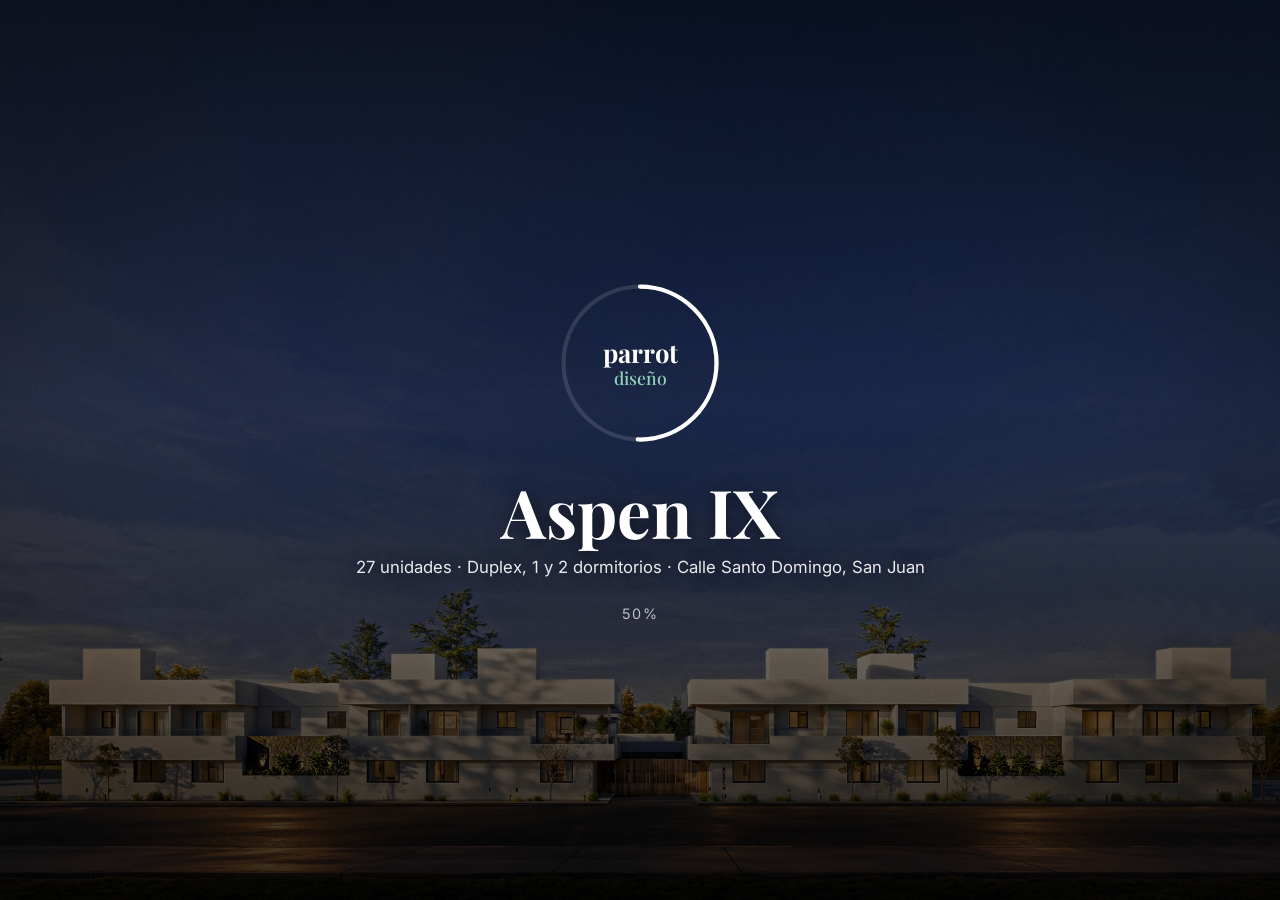
==== showroom/index.html @ 2b6ecb99 "Implantación: puntos por estado y tarjeta del departamento al pasar el mouse Co-Authored-By: Claude " ====
<!DOCTYPE html>
<html lang="es">
<head>
  <meta charset="UTF-8" />
  <meta name="viewport" content="width=device-width, initial-scale=1.0" />
  <title>Aspen IX · Showroom virtual | Parrot Diseño</title>
  <meta name="description" content="Recorré Aspen IX: ubicación en San Juan, implantación, unidades disponibles, renders y recorridos 360°." />
  <!-- Vista previa al compartir el link (WhatsApp, redes) -->
  <meta property="og:title" content="Aspen IX · Showroom virtual" />
  <meta property="og:description" content="Ubicación, unidades disponibles, renders y recorridos 360°." />
  <meta property="og:type" content="website" />
  <meta name="theme-color" content="#0f1412" />

  <link rel="preconnect" href="https://fonts.googleapis.com" />
  <link rel="preconnect" href="https://fonts.gstatic.com" crossorigin />
  <link href="https://fonts.googleapis.com/css2?family=Inter:wght@300;400;600&family=Playfair+Display:wght@500;700&display=swap" rel="stylesheet" />

  <!-- MapLibre: mapa 3D (copia local en vendor/). La 5 maneja mejor la cámara sobre el relieve que la 4.7.1 (vendor/maplibre). -->
  <link rel="stylesheet" href="vendor/maplibre-5.24.0/maplibre-gl.css" />
  <script src="vendor/maplibre-5.24.0/maplibre-gl.js" defer></script>

  <!-- ?v= obliga al navegador a bajar la versión nueva: subir el número cada vez que cambien estos archivos -->
  <link rel="stylesheet" href="showroom.css?v=35" />
  <script src="data.js?v=32" defer></script>
  <script src="showroom.js?v=44" defer></script>
</head>
<body>
  <div id="map"></div>

  <!-- Intro: logo + carga + Entrar -->
  <section id="intro" class="intro">
    <div class="intro-logo">
      <svg class="ring" viewBox="0 0 120 120" aria-hidden="true">
        <circle cx="60" cy="60" r="54" class="ring-bg" />
        <circle cx="60" cy="60" r="54" class="ring-fg" id="ring-fg" />
      </svg>
      <div class="intro-mark">parrot<span>diseño</span></div>
    </div>
    <div class="intro-text">
      <h1 id="intro-name"></h1>
      <p id="intro-tagline"></p>
    </div>
    <p id="intro-progress" class="intro-progress">0%</p>
    <button id="enter-btn" class="enter-btn" hidden>Entrar</button>
  </section>

  <!-- Título que aparece durante el vuelo -->
  <div id="title-card" class="title-card" hidden>
    <p class="eyebrow">San Juan · Argentina</p>
    <h1 id="project-name"></h1>
    <p id="project-tagline"></p>
  </div>

  <!-- Controles durante la intro -->
  <div id="intro-controls" class="intro-controls" hidden>
    <button id="skip-btn" class="pill">Omitir intro</button>
    <span id="countdown"></span>
  </div>

  <!-- UI del showroom -->
  <header id="topbar" class="topbar" hidden>
    <div class="brand">parrot<span>diseño</span></div>
    <button id="search-btn" class="glass search-btn">
      <svg viewBox="0 0 24 24" width="18" height="18"><circle cx="11" cy="11" r="7" fill="none" stroke="currentColor" stroke-width="2"/><path d="M20 20l-4-4" stroke="currentColor" stroke-width="2" stroke-linecap="round"/></svg>
      Buscar Unidades
    </button>
    <button id="tour-btn" class="glass search-btn">Recorrido 360°</button>
    <button id="facade-btn" class="glass search-btn" hidden>Vista exterior</button>
    <button id="nearby-btn" class="glass search-btn" hidden>Alrededores</button>
    <button id="view-toggle" class="glass search-btn" hidden>Ver en el mapa</button>
    <button id="fullscreen-btn" class="glass icon-btn" aria-label="Pantalla completa">⤢</button>
  </header>

  <!-- Alrededores: lugares cercanos al lote, en el mapa y en una lista por categoría -->
  <aside id="nearby-panel" class="nearby-panel glass" hidden>
    <div class="nearby-head">
      <div>
        <p class="eyebrow dark">Alrededores</p>
        <h2>Todo cerca de casa</h2>
      </div>
      <button class="close" data-close-nearby aria-label="Volver a la implantación">×</button>
    </div>
    <div id="nearby-cats" class="nearby-cats"></div>
    <ul id="nearby-list" class="nearby-list"></ul>
    <p class="nearby-note">Distancias en línea recta desde el lote · Datos © OpenStreetMap</p>
  </aside>

  <!-- Implantación a pantalla completa: al terminar la intro se sale del mapa y queda la imagen sola -->
  <div id="plan-view" class="plan-view" hidden>
    <div class="plan-stage">
      <img id="plan-img" alt="Implantación del conjunto" />
      <!-- Un botón por departamento, pintado según su estado en la planta elegida -->
      <div id="unit-spots"></div>
      <button id="pool-hotspot" class="pool-hotspot" aria-label="Pileta: ver amenities"></button>
    </div>
    <div class="floor-switch glass">
      <div id="floor-switch" class="floor-switch-options"></div>
      <span id="floor-count" class="floor-switch-count"></span>
      <span class="floor-switch-legend" aria-hidden="true">
        <span><i class="st-disponible"></i>Disponible</span>
        <span><i class="st-reservada"></i>Reservada</span>
        <span><i class="st-vendida"></i>Vendida</span>
      </span>
    </div>
    <span class="plan-swipe-hint glass">Deslizá para ver todo el conjunto ↔</span>
  </div>

  <!-- Departamento o pileta: al tocarlo en la implantación, la imagen se acerca y se abre a pantalla completa.
       La pileta pasa primero su video y después queda la imagen. -->
  <div id="unit-view" class="unit-view" hidden>
    <img id="unit-view-img" class="unit-view-media" alt="" />
    <video id="unit-view-video" class="unit-view-media" playsinline preload="none" hidden></video>
    <!-- Plano de la tipología (si tiene): cada ambiente se toca y abre su render -->
    <div id="unit-plan" class="unit-plan-wrap" hidden>
      <div class="unit-plan-stage">
        <img id="unit-plan-img" alt="" />
        <div id="unit-rooms"></div>
      </div>
      <span class="unit-plan-tip glass">Tocá un ambiente para verlo</span>
    </div>
    <div class="unit-view-bar">
      <div class="unit-view-title glass"><strong id="unit-view-name"></strong><em id="unit-view-status" class="badge"></em></div>
      <div class="unit-view-actions">
        <button id="unit-view-renders" class="glass search-btn">Ver unidad</button>
        <button id="unit-view-tour" class="glass search-btn">Recorrido 360°</button>
        <a id="unit-view-wa" class="search-btn wa-btn" target="_blank" rel="noopener">Consultar por WhatsApp</a>
        <button id="unit-view-skip" class="glass search-btn" hidden>Saltar video</button>
      </div>
      <button id="unit-view-close" class="glass icon-btn" aria-label="Volver al edificio">×</button>
    </div>
  </div>

  <aside id="floor-rail" class="floor-rail glass" hidden>
    <p class="rail-title">Pisos</p>
    <div id="floor-list"></div>
  </aside>

  <div id="hint" class="hint glass" hidden>Tocá un piso del edificio para ver sus departamentos</div>

  <!-- Etiqueta al pasar sobre un departamento en la vista desde arriba -->
  <div id="unit-tip" class="unit-tip glass" hidden></div>
  <!-- Tarjeta del departamento al pasar el mouse por la implantación -->
  <div id="unit-card" class="unit-card glass" hidden></div>

  <!-- Panel de un piso -->
  <aside id="floor-panel" class="side-panel glass" hidden>
    <button class="close" data-close-panel aria-label="Cerrar">×</button>
    <p class="eyebrow dark">Torre Parrot</p>
    <h2 id="floor-title"></h2>
    <button id="floor-tour" class="btn floor-tour-btn">Ver recorrido 360°</button>
    <div id="floor-plan" class="floor-plan"></div>
    <div class="legend">
      <span><i class="st-disponible"></i>Disponible</span>
      <span><i class="st-reservada"></i>Reservada</span>
      <span><i class="st-vendida"></i>Vendida</span>
    </div>
    <div id="floor-units" class="unit-list"></div>
  </aside>

  <!-- Buscador de unidades -->
  <div id="search-modal" class="modal" hidden>
    <div class="modal-backdrop" data-close-search></div>
    <div class="modal-card search-card">
      <div class="modal-head">
        <h2>Buscar Unidades</h2>
        <button class="close" data-close-search aria-label="Cerrar">×</button>
      </div>
      <div class="filters">
        <div id="rooms-filter" class="chips"></div>
        <label class="range">
          <span>Superficie mínima: <strong id="area-value"></strong></span>
          <input id="area-filter" type="range" />
        </label>
        <label class="toggle"><input id="available-filter" type="checkbox" checked /> Solo unidades disponibles</label>
      </div>
      <p id="results-count" class="results-count"></p>
      <div id="results" class="results"></div>
    </div>
  </div>

  <!-- Ficha de unidad -->
  <div id="unit-modal" class="modal" hidden>
    <div class="modal-backdrop" data-close-unit></div>
    <div class="modal-card unit-card">
      <button class="close" data-close-unit aria-label="Cerrar">×</button>
      <div id="unit-plan" class="unit-plan"></div>
      <div class="unit-body">
        <span id="unit-status" class="badge"></span>
        <h2 id="unit-title"></h2>
        <dl id="unit-meta" class="meta"></dl>
        <div class="unit-actions">
          <a id="unit-wa" class="btn" target="_blank" rel="noopener">Consultar por WhatsApp</a>
          <button id="unit-tour" class="btn btn-ghost">Recorrido 360°</button>
        </div>
      </div>
    </div>
  </div>

  <!-- Recorridos 360° -->
  <div id="tour-modal" class="modal" hidden>
    <div class="modal-backdrop" data-close-tour></div>
    <div class="modal-card tour-card">
      <div class="modal-head">
        <h2>Recorrido 360°</h2>
        <button class="close" data-close-tour aria-label="Cerrar">×</button>
      </div>
      <div id="tour-tabs" class="chips"></div>
      <div class="tour-frame">
        <iframe id="tour-frame" title="Recorrido 360°" allow="fullscreen; xr-spatial-tracking; gyroscope; accelerometer" allowfullscreen></iframe>
      </div>
      <a id="tour-link" class="tour-link" target="_blank" rel="noopener">Abrir en pantalla completa ↗</a>
    </div>
  </div>

  <!-- Imágenes: amenities y vista exterior (se mueven en profundidad con el puntero) -->
  <div id="gallery-modal" class="modal" hidden>
    <div class="modal-backdrop" data-close-gallery></div>
    <div class="modal-card gallery-card">
      <div class="modal-head">
        <h2 id="gallery-title"></h2>
        <button class="close" data-close-gallery aria-label="Cerrar">×</button>
      </div>
      <div id="gallery-groups" class="chips" hidden></div>
      <div id="gallery-tabs" class="chips"></div>
      <div id="gallery-frame" class="gallery-frame">
        <!-- Capa que se mueve con el puntero (zoom + profundidad) y que funde al cambiar de vista -->
        <div id="gallery-media" class="gallery-media out">
          <img id="gallery-img" alt="" />
          <video id="gallery-video" class="gallery-video" muted playsinline preload="auto" hidden></video>
        </div>
        <button id="gallery-replay" class="gallery-replay glass" hidden>↻ Ver de nuevo</button>
        <div id="gallery-stages" class="gallery-stages" hidden></div>
        <button id="gallery-prev" class="gallery-nav prev glass" aria-label="Imagen anterior">‹</button>
        <button id="gallery-next" class="gallery-nav next glass" aria-label="Imagen siguiente">›</button>
        <span id="gallery-count" class="gallery-count"></span>
      </div>
    </div>
  </div>
</body>
</html>
---- showroom/vendor/maplibre-5.24.0/maplibre-gl.css ----
.maplibregl-map{font:12px/20px Helvetica Neue,Arial,Helvetica,sans-serif;overflow:hidden;position:relative;-webkit-tap-highlight-color:rgb(0 0 0/0)}.maplibregl-canvas{left:0;position:absolute;top:0}.maplibregl-map:fullscreen{height:100%;width:100%}.maplibregl-ctrl-group button.maplibregl-ctrl-compass{touch-action:none}.maplibregl-canvas-container.maplibregl-interactive,.maplibregl-ctrl-group button.maplibregl-ctrl-compass{cursor:grab;-webkit-user-select:none;-moz-user-select:none;user-select:none}.maplibregl-canvas-container.maplibregl-interactive.maplibregl-track-pointer{cursor:pointer}.maplibregl-canvas-container.maplibregl-interactive:active,.maplibregl-ctrl-group button.maplibregl-ctrl-compass:active{cursor:grabbing}.maplibregl-canvas-container.maplibregl-touch-zoom-rotate,.maplibregl-canvas-container.maplibregl-touch-zoom-rotate .maplibregl-canvas{touch-action:pan-x pan-y}.maplibregl-canvas-container.maplibregl-touch-drag-pan,.maplibregl-canvas-container.maplibregl-touch-drag-pan .maplibregl-canvas{touch-action:pinch-zoom}.maplibregl-canvas-container.maplibregl-touch-zoom-rotate.maplibregl-touch-drag-pan,.maplibregl-canvas-container.maplibregl-touch-zoom-rotate.maplibregl-touch-drag-pan .maplibregl-canvas{touch-action:none}.maplibregl-canvas-container.maplibregl-touch-drag-pan.maplibregl-cooperative-gestures,.maplibregl-canvas-container.maplibregl-touch-drag-pan.maplibregl-cooperative-gestures .maplibregl-canvas{touch-action:pan-x pan-y}.maplibregl-ctrl-bottom-left,.maplibregl-ctrl-bottom-right,.maplibregl-ctrl-top-left,.maplibregl-ctrl-top-right{pointer-events:none;position:absolute;z-index:2}.maplibregl-ctrl-top-left{left:0;top:0}.maplibregl-ctrl-top-right{right:0;top:0}.maplibregl-ctrl-bottom-left{bottom:0;left:0}.maplibregl-ctrl-bottom-right{bottom:0;right:0}.maplibregl-ctrl{clear:both;pointer-events:auto;transform:translate(0)}.maplibregl-ctrl-top-left .maplibregl-ctrl{float:left;margin:10px 0 0 10px}.maplibregl-ctrl-top-right .maplibregl-ctrl{float:right;margin:10px 10px 0 0}.maplibregl-ctrl-bottom-left .maplibregl-ctrl{float:left;margin:0 0 10px 10px}.maplibregl-ctrl-bottom-right .maplibregl-ctrl{float:right;margin:0 10px 10px 0}.maplibregl-ctrl-group{background:#fff;border-radius:4px}.maplibregl-ctrl-group:not(:empty){box-shadow:0 0 0 2px rgba(0,0,0,.1)}@media (forced-colors:active){.maplibregl-ctrl-group:not(:empty){box-shadow:0 0 0 2px ButtonText}}.maplibregl-ctrl-group button{background-color:transparent;border:0;box-sizing:border-box;cursor:pointer;display:block;height:29px;outline:none;padding:0;width:29px}.maplibregl-ctrl-group button+button{border-top:1px solid #ddd}.maplibregl-ctrl button .maplibregl-ctrl-icon{background-position:50%;background-repeat:no-repeat;display:block;height:100%;width:100%}@media (forced-colors:active){.maplibregl-ctrl-icon{background-color:transparent}.maplibregl-ctrl-group button+button{border-top:1px solid ButtonText}}.maplibregl-ctrl button::-moz-focus-inner{border:0;padding:0}.maplibregl-ctrl-attrib-button:focus,.maplibregl-ctrl-group button:focus{box-shadow:0 0 2px 2px #0096ff}.maplibregl-ctrl button:disabled{cursor:not-allowed}.maplibregl-ctrl button:disabled .maplibregl-ctrl-icon{opacity:.25}@media (hover:hover){.maplibregl-ctrl button:not(:disabled):hover{background-color:rgba(0,0,0,.05)}}.maplibregl-ctrl button:not(:disabled):active{background-color:rgba(0,0,0,.05)}.maplibregl-ctrl-group button:focus:focus-visible{box-shadow:0 0 2px 2px #0096ff}.maplibregl-ctrl-group button:focus:not(:focus-visible){box-shadow:none}.maplibregl-ctrl-group button:focus:first-child{border-radius:4px 4px 0 0}.maplibregl-ctrl-group button:focus:last-child{border-radius:0 0 4px 4px}.maplibregl-ctrl-group button:focus:only-child{border-radius:inherit}.maplibregl-ctrl button.maplibregl-ctrl-zoom-out .maplibregl-ctrl-icon{background-image:url("data:image/svg+xml;charset=utf-8,%3Csvg xmlns='http://www.w3.org/2000/svg' width='29' height='29' fill='%23333' viewBox='0 0 29 29'%3E%3Cpath d='M10 13c-.75 0-1.5.75-1.5 1.5S9.25 16 10 16h9c.75 0 1.5-.75 1.5-1.5S19.75 13 19 13z'/%3E%3C/svg%3E")}.maplibregl-ctrl button.maplibregl-ctrl-zoom-in .maplibregl-ctrl-icon{background-image:url("data:image/svg+xml;charset=utf-8,%3Csvg xmlns='http://www.w3.org/2000/svg' width='29' height='29' fill='%23333' viewBox='0 0 29 29'%3E%3Cpath d='M14.5 8.5c-.75 0-1.5.75-1.5 1.5v3h-3c-.75 0-1.5.75-1.5 1.5S9.25 16 10 16h3v3c0 .75.75 1.5 1.5 1.5S16 19.75 16 19v-3h3c.75 0 1.5-.75 1.5-1.5S19.75 13 19 13h-3v-3c0-.75-.75-1.5-1.5-1.5'/%3E%3C/svg%3E")}@media (forced-colors:active){.maplibregl-ctrl button.maplibregl-ctrl-zoom-out .maplibregl-ctrl-icon{background-image:url("data:image/svg+xml;charset=utf-8,%3Csvg xmlns='http://www.w3.org/2000/svg' width='29' height='29' fill='%23fff' viewBox='0 0 29 29'%3E%3Cpath d='M10 13c-.75 0-1.5.75-1.5 1.5S9.25 16 10 16h9c.75 0 1.5-.75 1.5-1.5S19.75 13 19 13z'/%3E%3C/svg%3E")}.maplibregl-ctrl button.maplibregl-ctrl-zoom-in .maplibregl-ctrl-icon{background-image:url("data:image/svg+xml;charset=utf-8,%3Csvg xmlns='http://www.w3.org/2000/svg' width='29' height='29' fill='%23fff' viewBox='0 0 29 29'%3E%3Cpath d='M14.5 8.5c-.75 0-1.5.75-1.5 1.5v3h-3c-.75 0-1.5.75-1.5 1.5S9.25 16 10 16h3v3c0 .75.75 1.5 1.5 1.5S16 19.75 16 19v-3h3c.75 0 1.5-.75 1.5-1.5S19.75 13 19 13h-3v-3c0-.75-.75-1.5-1.5-1.5'/%3E%3C/svg%3E")}}@media (forced-colors:active) and (prefers-color-scheme:light){.maplibregl-ctrl button.maplibregl-ctrl-zoom-out .maplibregl-ctrl-icon{background-image:url("data:image/svg+xml;charset=utf-8,%3Csvg xmlns='http://www.w3.org/2000/svg' width='29' height='29' viewBox='0 0 29 29'%3E%3Cpath d='M10 13c-.75 0-1.5.75-1.5 1.5S9.25 16 10 16h9c.75 0 1.5-.75 1.5-1.5S19.75 13 19 13z'/%3E%3C/svg%3E")}.maplibregl-ctrl button.maplibregl-ctrl-zoom-in .maplibregl-ctrl-icon{background-image:url("data:image/svg+xml;charset=utf-8,%3Csvg xmlns='http://www.w3.org/2000/svg' width='29' height='29' viewBox='0 0 29 29'%3E%3Cpath d='M14.5 8.5c-.75 0-1.5.75-1.5 1.5v3h-3c-.75 0-1.5.75-1.5 1.5S9.25 16 10 16h3v3c0 .75.75 1.5 1.5 1.5S16 19.75 16 19v-3h3c.75 0 1.5-.75 1.5-1.5S19.75 13 19 13h-3v-3c0-.75-.75-1.5-1.5-1.5'/%3E%3C/svg%3E")}}.maplibregl-ctrl button.maplibregl-ctrl-fullscreen .maplibregl-ctrl-icon{background-image:url("data:image/svg+xml;charset=utf-8,%3Csvg xmlns='http://www.w3.org/2000/svg' width='29' height='29' fill='%23333' viewBox='0 0 29 29'%3E%3Cpath d='M24 16v5.5c0 1.75-.75 2.5-2.5 2.5H16v-1l3-1.5-4-5.5 1-1 5.5 4 1.5-3zM6 16l1.5 3 5.5-4 1 1-4 5.5 3 1.5v1H7.5C5.75 24 5 23.25 5 21.5V16zm7-11v1l-3 1.5 4 5.5-1 1-5.5-4L6 13H5V7.5C5 5.75 5.75 5 7.5 5zm11 2.5c0-1.75-.75-2.5-2.5-2.5H16v1l3 1.5-4 5.5 1 1 5.5-4 1.5 3h1z'/%3E%3C/svg%3E")}.maplibregl-ctrl button.maplibregl-ctrl-shrink .maplibregl-ctrl-icon{background-image:url("data:image/svg+xml;charset=utf-8,%3Csvg xmlns='http://www.w3.org/2000/svg' width='29' height='29' viewBox='0 0 29 29'%3E%3Cpath d='M18.5 16c-1.75 0-2.5.75-2.5 2.5V24h1l1.5-3 5.5 4 1-1-4-5.5 3-1.5v-1zM13 18.5c0-1.75-.75-2.5-2.5-2.5H5v1l3 1.5L4 24l1 1 5.5-4 1.5 3h1zm3-8c0 1.75.75 2.5 2.5 2.5H24v-1l-3-1.5L25 5l-1-1-5.5 4L17 5h-1zM10.5 13c1.75 0 2.5-.75 2.5-2.5V5h-1l-1.5 3L5 4 4 5l4 5.5L5 12v1z'/%3E%3C/svg%3E")}@media (forced-colors:active){.maplibregl-ctrl button.maplibregl-ctrl-fullscreen .maplibregl-ctrl-icon{background-image:url("data:image/svg+xml;charset=utf-8,%3Csvg xmlns='http://www.w3.org/2000/svg' width='29' height='29' fill='%23fff' viewBox='0 0 29 29'%3E%3Cpath d='M24 16v5.5c0 1.75-.75 2.5-2.5 2.5H16v-1l3-1.5-4-5.5 1-1 5.5 4 1.5-3zM6 16l1.5 3 5.5-4 1 1-4 5.5 3 1.5v1H7.5C5.75 24 5 23.25 5 21.5V16zm7-11v1l-3 1.5 4 5.5-1 1-5.5-4L6 13H5V7.5C5 5.75 5.75 5 7.5 5zm11 2.5c0-1.75-.75-2.5-2.5-2.5H16v1l3 1.5-4 5.5 1 1 5.5-4 1.5 3h1z'/%3E%3C/svg%3E")}.maplibregl-ctrl button.maplibregl-ctrl-shrink .maplibregl-ctrl-icon{background-image:url("data:image/svg+xml;charset=utf-8,%3Csvg xmlns='http://www.w3.org/2000/svg' width='29' height='29' fill='%23fff' viewBox='0 0 29 29'%3E%3Cpath d='M18.5 16c-1.75 0-2.5.75-2.5 2.5V24h1l1.5-3 5.5 4 1-1-4-5.5 3-1.5v-1zM13 18.5c0-1.75-.75-2.5-2.5-2.5H5v1l3 1.5L4 24l1 1 5.5-4 1.5 3h1zm3-8c0 1.75.75 2.5 2.5 2.5H24v-1l-3-1.5L25 5l-1-1-5.5 4L17 5h-1zM10.5 13c1.75 0 2.5-.75 2.5-2.5V5h-1l-1.5 3L5 4 4 5l4 5.5L5 12v1z'/%3E%3C/svg%3E")}}@media (forced-colors:active) and (prefers-color-scheme:light){.maplibregl-ctrl button.maplibregl-ctrl-fullscreen .maplibregl-ctrl-icon{background-image:url("data:image/svg+xml;charset=utf-8,%3Csvg xmlns='http://www.w3.org/2000/svg' width='29' height='29' viewBox='0 0 29 29'%3E%3Cpath d='M24 16v5.5c0 1.75-.75 2.5-2.5 2.5H16v-1l3-1.5-4-5.5 1-1 5.5 4 1.5-3zM6 16l1.5 3 5.5-4 1 1-4 5.5 3 1.5v1H7.5C5.75 24 5 23.25 5 21.5V16zm7-11v1l-3 1.5 4 5.5-1 1-5.5-4L6 13H5V7.5C5 5.75 5.75 5 7.5 5zm11 2.5c0-1.75-.75-2.5-2.5-2.5H16v1l3 1.5-4 5.5 1 1 5.5-4 1.5 3h1z'/%3E%3C/svg%3E")}.maplibregl-ctrl button.maplibregl-ctrl-shrink .maplibregl-ctrl-icon{background-image:url("data:image/svg+xml;charset=utf-8,%3Csvg xmlns='http://www.w3.org/2000/svg' width='29' height='29' viewBox='0 0 29 29'%3E%3Cpath d='M18.5 16c-1.75 0-2.5.75-2.5 2.5V24h1l1.5-3 5.5 4 1-1-4-5.5 3-1.5v-1zM13 18.5c0-1.75-.75-2.5-2.5-2.5H5v1l3 1.5L4 24l1 1 5.5-4 1.5 3h1zm3-8c0 1.75.75 2.5 2.5 2.5H24v-1l-3-1.5L25 5l-1-1-5.5 4L17 5h-1zM10.5 13c1.75 0 2.5-.75 2.5-2.5V5h-1l-1.5 3L5 4 4 5l4 5.5L5 12v1z'/%3E%3C/svg%3E")}}.maplibregl-ctrl button.maplibregl-ctrl-compass .maplibregl-ctrl-icon{background-image:url("data:image/svg+xml;charset=utf-8,%3Csvg xmlns='http://www.w3.org/2000/svg' width='29' height='29' fill='%23333' viewBox='0 0 29 29'%3E%3Cpath d='m10.5 14 4-8 4 8z'/%3E%3Cpath fill='%23ccc' d='m10.5 16 4 8 4-8z'/%3E%3C/svg%3E")}@media (forced-colors:active){.maplibregl-ctrl button.maplibregl-ctrl-compass .maplibregl-ctrl-icon{background-image:url("data:image/svg+xml;charset=utf-8,%3Csvg xmlns='http://www.w3.org/2000/svg' width='29' height='29' fill='%23fff' viewBox='0 0 29 29'%3E%3Cpath d='m10.5 14 4-8 4 8z'/%3E%3Cpath fill='%23ccc' d='m10.5 16 4 8 4-8z'/%3E%3C/svg%3E")}}@media (forced-colors:active) and (prefers-color-scheme:light){.maplibregl-ctrl button.maplibregl-ctrl-compass .maplibregl-ctrl-icon{background-image:url("data:image/svg+xml;charset=utf-8,%3Csvg xmlns='http://www.w3.org/2000/svg' width='29' height='29' viewBox='0 0 29 29'%3E%3Cpath d='m10.5 14 4-8 4 8z'/%3E%3Cpath fill='%23ccc' d='m10.5 16 4 8 4-8z'/%3E%3C/svg%3E")}}.maplibregl-ctrl button.maplibregl-ctrl-globe .maplibregl-ctrl-icon{background-image:url("data:image/svg+xml;charset=utf-8,%3Csvg xmlns='http://www.w3.org/2000/svg' width='22' height='22' fill='none' stroke='%23333' viewBox='0 0 22 22'%3E%3Ccircle cx='11' cy='11' r='8.5'/%3E%3Cpath d='M17.5 11c0 4.819-3.02 8.5-6.5 8.5S4.5 15.819 4.5 11 7.52 2.5 11 2.5s6.5 3.681 6.5 8.5Z'/%3E%3Cpath d='M13.5 11c0 2.447-.331 4.64-.853 6.206-.262.785-.562 1.384-.872 1.777-.314.399-.58.517-.775.517s-.461-.118-.775-.517c-.31-.393-.61-.992-.872-1.777C8.831 15.64 8.5 13.446 8.5 11s.331-4.64.853-6.206c.262-.785.562-1.384.872-1.777.314-.399.58-.517.775-.517s.461.118.775.517c.31.393.61.992.872 1.777.522 1.565.853 3.76.853 6.206Z'/%3E%3Cpath d='M11 7.5c-1.909 0-3.622-.166-4.845-.428-.616-.132-1.08-.283-1.379-.434a1.3 1.3 0 0 1-.224-.138q.07-.058.224-.138c.299-.151.763-.302 1.379-.434C7.378 5.666 9.091 5.5 11 5.5s3.622.166 4.845.428c.616.132 1.08.283 1.379.434.105.053.177.1.224.138q-.07.058-.224.138c-.299.151-.763.302-1.379.434-1.223.262-2.936.428-4.845.428ZM4.486 6.436ZM11 16.5c-1.909 0-3.622-.166-4.845-.428-.616-.132-1.08-.283-1.379-.434a1.3 1.3 0 0 1-.224-.138 1.3 1.3 0 0 1 .224-.138c.299-.151.763-.302 1.379-.434C7.378 14.666 9.091 14.5 11 14.5s3.622.166 4.845.428c.616.132 1.08.283 1.379.434.105.053.177.1.224.138a1.3 1.3 0 0 1-.224.138c-.299.151-.763.302-1.379.434-1.223.262-2.936.428-4.845.428Zm-6.514-1.064ZM11 12.5c-2.46 0-4.672-.222-6.255-.574-.796-.177-1.406-.38-1.805-.59a1.5 1.5 0 0 1-.39-.272.3.3 0 0 1-.047-.064.3.3 0 0 1 .048-.064c.066-.073.189-.167.389-.272.399-.21 1.009-.413 1.805-.59C6.328 9.722 8.54 9.5 11 9.5s4.672.222 6.256.574c.795.177 1.405.38 1.804.59.2.105.323.2.39.272a.3.3 0 0 1 .047.064.3.3 0 0 1-.048.064 1.4 1.4 0 0 1-.389.272c-.399.21-1.009.413-1.804.59-1.584.352-3.796.574-6.256.574Zm-8.501-1.51v.002zm0 .018v.002zm17.002.002v-.002zm0-.018v-.002z'/%3E%3C/svg%3E")}.maplibregl-ctrl button.maplibregl-ctrl-globe-enabled .maplibregl-ctrl-icon{background-image:url("data:image/svg+xml;charset=utf-8,%3Csvg xmlns='http://www.w3.org/2000/svg' width='22' height='22' fill='none' stroke='%2333b5e5' viewBox='0 0 22 22'%3E%3Ccircle cx='11' cy='11' r='8.5'/%3E%3Cpath d='M17.5 11c0 4.819-3.02 8.5-6.5 8.5S4.5 15.819 4.5 11 7.52 2.5 11 2.5s6.5 3.681 6.5 8.5Z'/%3E%3Cpath d='M13.5 11c0 2.447-.331 4.64-.853 6.206-.262.785-.562 1.384-.872 1.777-.314.399-.58.517-.775.517s-.461-.118-.775-.517c-.31-.393-.61-.992-.872-1.777C8.831 15.64 8.5 13.446 8.5 11s.331-4.64.853-6.206c.262-.785.562-1.384.872-1.777.314-.399.58-.517.775-.517s.461.118.775.517c.31.393.61.992.872 1.777.522 1.565.853 3.76.853 6.206Z'/%3E%3Cpath d='M11 7.5c-1.909 0-3.622-.166-4.845-.428-.616-.132-1.08-.283-1.379-.434a1.3 1.3 0 0 1-.224-.138q.07-.058.224-.138c.299-.151.763-.302 1.379-.434C7.378 5.666 9.091 5.5 11 5.5s3.622.166 4.845.428c.616.132 1.08.283 1.379.434.105.053.177.1.224.138q-.07.058-.224.138c-.299.151-.763.302-1.379.434-1.223.262-2.936.428-4.845.428ZM4.486 6.436ZM11 16.5c-1.909 0-3.622-.166-4.845-.428-.616-.132-1.08-.283-1.379-.434a1.3 1.3 0 0 1-.224-.138 1.3 1.3 0 0 1 .224-.138c.299-.151.763-.302 1.379-.434C7.378 14.666 9.091 14.5 11 14.5s3.622.166 4.845.428c.616.132 1.08.283 1.379.434.105.053.177.1.224.138a1.3 1.3 0 0 1-.224.138c-.299.151-.763.302-1.379.434-1.223.262-2.936.428-4.845.428Zm-6.514-1.064ZM11 12.5c-2.46 0-4.672-.222-6.255-.574-.796-.177-1.406-.38-1.805-.59a1.5 1.5 0 0 1-.39-.272.3.3 0 0 1-.047-.064.3.3 0 0 1 .048-.064c.066-.073.189-.167.389-.272.399-.21 1.009-.413 1.805-.59C6.328 9.722 8.54 9.5 11 9.5s4.672.222 6.256.574c.795.177 1.405.38 1.804.59.2.105.323.2.39.272a.3.3 0 0 1 .047.064.3.3 0 0 1-.048.064 1.4 1.4 0 0 1-.389.272c-.399.21-1.009.413-1.804.59-1.584.352-3.796.574-6.256.574Zm-8.501-1.51v.002zm0 .018v.002zm17.002.002v-.002zm0-.018v-.002z'/%3E%3C/svg%3E")}.maplibregl-ctrl button.maplibregl-ctrl-terrain .maplibregl-ctrl-icon{background-image:url("data:image/svg+xml;charset=utf-8,%3Csvg xmlns='http://www.w3.org/2000/svg' width='22' height='22' fill='%23333' viewBox='0 0 22 22'%3E%3Cpath d='m1.754 13.406 4.453-4.851 3.09 3.09 3.281 3.277.969-.969-3.309-3.312 3.844-4.121 6.148 6.886h1.082v-.855l-7.207-8.07-4.84 5.187L6.169 6.57l-5.48 5.965v.871ZM.688 16.844h20.625v1.375H.688Zm0 0'/%3E%3C/svg%3E")}.maplibregl-ctrl button.maplibregl-ctrl-terrain-enabled .maplibregl-ctrl-icon{background-image:url("data:image/svg+xml;charset=utf-8,%3Csvg xmlns='http://www.w3.org/2000/svg' width='22' height='22' fill='%2333b5e5' viewBox='0 0 22 22'%3E%3Cpath d='m1.754 13.406 4.453-4.851 3.09 3.09 3.281 3.277.969-.969-3.309-3.312 3.844-4.121 6.148 6.886h1.082v-.855l-7.207-8.07-4.84 5.187L6.169 6.57l-5.48 5.965v.871ZM.688 16.844h20.625v1.375H.688Zm0 0'/%3E%3C/svg%3E")}.maplibregl-ctrl button.maplibregl-ctrl-geolocate .maplibregl-ctrl-icon{background-image:url("data:image/svg+xml;charset=utf-8,%3Csvg xmlns='http://www.w3.org/2000/svg' width='29' height='29' fill='%23333' viewBox='0 0 20 20'%3E%3Cpath d='M10 4C9 4 9 5 9 5v.1A5 5 0 0 0 5.1 9H5s-1 0-1 1 1 1 1 1h.1A5 5 0 0 0 9 14.9v.1s0 1 1 1 1-1 1-1v-.1a5 5 0 0 0 3.9-3.9h.1s1 0 1-1-1-1-1-1h-.1A5 5 0 0 0 11 5.1V5s0-1-1-1m0 2.5a3.5 3.5 0 1 1 0 7 3.5 3.5 0 1 1 0-7'/%3E%3Ccircle cx='10' cy='10' r='2'/%3E%3C/svg%3E")}.maplibregl-ctrl button.maplibregl-ctrl-geolocate:disabled .maplibregl-ctrl-icon{background-image:url("data:image/svg+xml;charset=utf-8,%3Csvg xmlns='http://www.w3.org/2000/svg' width='29' height='29' fill='%23aaa' viewBox='0 0 20 20'%3E%3Cpath d='M10 4C9 4 9 5 9 5v.1A5 5 0 0 0 5.1 9H5s-1 0-1 1 1 1 1 1h.1A5 5 0 0 0 9 14.9v.1s0 1 1 1 1-1 1-1v-.1a5 5 0 0 0 3.9-3.9h.1s1 0 1-1-1-1-1-1h-.1A5 5 0 0 0 11 5.1V5s0-1-1-1m0 2.5a3.5 3.5 0 1 1 0 7 3.5 3.5 0 1 1 0-7'/%3E%3Ccircle cx='10' cy='10' r='2'/%3E%3Cpath fill='red' d='m14 5 1 1-9 9-1-1z'/%3E%3C/svg%3E")}.maplibregl-ctrl button.maplibregl-ctrl-geolocate.maplibregl-ctrl-geolocate-active .maplibregl-ctrl-icon{background-image:url("data:image/svg+xml;charset=utf-8,%3Csvg xmlns='http://www.w3.org/2000/svg' width='29' height='29' fill='%2333b5e5' viewBox='0 0 20 20'%3E%3Cpath d='M10 4C9 4 9 5 9 5v.1A5 5 0 0 0 5.1 9H5s-1 0-1 1 1 1 1 1h.1A5 5 0 0 0 9 14.9v.1s0 1 1 1 1-1 1-1v-.1a5 5 0 0 0 3.9-3.9h.1s1 0 1-1-1-1-1-1h-.1A5 5 0 0 0 11 5.1V5s0-1-1-1m0 2.5a3.5 3.5 0 1 1 0 7 3.5 3.5 0 1 1 0-7'/%3E%3Ccircle cx='10' cy='10' r='2'/%3E%3C/svg%3E")}.maplibregl-ctrl button.maplibregl-ctrl-geolocate.maplibregl-ctrl-geolocate-active-error .maplibregl-ctrl-icon{background-image:url("data:image/svg+xml;charset=utf-8,%3Csvg xmlns='http://www.w3.org/2000/svg' width='29' height='29' fill='%23e58978' viewBox='0 0 20 20'%3E%3Cpath d='M10 4C9 4 9 5 9 5v.1A5 5 0 0 0 5.1 9H5s-1 0-1 1 1 1 1 1h.1A5 5 0 0 0 9 14.9v.1s0 1 1 1 1-1 1-1v-.1a5 5 0 0 0 3.9-3.9h.1s1 0 1-1-1-1-1-1h-.1A5 5 0 0 0 11 5.1V5s0-1-1-1m0 2.5a3.5 3.5 0 1 1 0 7 3.5 3.5 0 1 1 0-7'/%3E%3Ccircle cx='10' cy='10' r='2'/%3E%3C/svg%3E")}.maplibregl-ctrl button.maplibregl-ctrl-geolocate.maplibregl-ctrl-geolocate-background .maplibregl-ctrl-icon{background-image:url("data:image/svg+xml;charset=utf-8,%3Csvg xmlns='http://www.w3.org/2000/svg' width='29' height='29' fill='%2333b5e5' viewBox='0 0 20 20'%3E%3Cpath d='M10 4C9 4 9 5 9 5v.1A5 5 0 0 0 5.1 9H5s-1 0-1 1 1 1 1 1h.1A5 5 0 0 0 9 14.9v.1s0 1 1 1 1-1 1-1v-.1a5 5 0 0 0 3.9-3.9h.1s1 0 1-1-1-1-1-1h-.1A5 5 0 0 0 11 5.1V5s0-1-1-1m0 2.5a3.5 3.5 0 1 1 0 7 3.5 3.5 0 1 1 0-7'/%3E%3C/svg%3E")}.maplibregl-ctrl button.maplibregl-ctrl-geolocate.maplibregl-ctrl-geolocate-background-error .maplibregl-ctrl-icon{background-image:url("data:image/svg+xml;charset=utf-8,%3Csvg xmlns='http://www.w3.org/2000/svg' width='29' height='29' fill='%23e54e33' viewBox='0 0 20 20'%3E%3Cpath d='M10 4C9 4 9 5 9 5v.1A5 5 0 0 0 5.1 9H5s-1 0-1 1 1 1 1 1h.1A5 5 0 0 0 9 14.9v.1s0 1 1 1 1-1 1-1v-.1a5 5 0 0 0 3.9-3.9h.1s1 0 1-1-1-1-1-1h-.1A5 5 0 0 0 11 5.1V5s0-1-1-1m0 2.5a3.5 3.5 0 1 1 0 7 3.5 3.5 0 1 1 0-7'/%3E%3C/svg%3E")}.maplibregl-ctrl button.maplibregl-ctrl-geolocate.maplibregl-ctrl-geolocate-waiting .maplibregl-ctrl-icon{animation:maplibregl-spin 2s linear infinite}@media (forced-colors:active){.maplibregl-ctrl button.maplibregl-ctrl-geolocate .maplibregl-ctrl-icon{background-image:url("data:image/svg+xml;charset=utf-8,%3Csvg xmlns='http://www.w3.org/2000/svg' width='29' height='29' fill='%23fff' viewBox='0 0 20 20'%3E%3Cpath d='M10 4C9 4 9 5 9 5v.1A5 5 0 0 0 5.1 9H5s-1 0-1 1 1 1 1 1h.1A5 5 0 0 0 9 14.9v.1s0 1 1 1 1-1 1-1v-.1a5 5 0 0 0 3.9-3.9h.1s1 0 1-1-1-1-1-1h-.1A5 5 0 0 0 11 5.1V5s0-1-1-1m0 2.5a3.5 3.5 0 1 1 0 7 3.5 3.5 0 1 1 0-7'/%3E%3Ccircle cx='10' cy='10' r='2'/%3E%3C/svg%3E")}.maplibregl-ctrl button.maplibregl-ctrl-geolocate:disabled .maplibregl-ctrl-icon{background-image:url("data:image/svg+xml;charset=utf-8,%3Csvg xmlns='http://www.w3.org/2000/svg' width='29' height='29' fill='%23999' viewBox='0 0 20 20'%3E%3Cpath d='M10 4C9 4 9 5 9 5v.1A5 5 0 0 0 5.1 9H5s-1 0-1 1 1 1 1 1h.1A5 5 0 0 0 9 14.9v.1s0 1 1 1 1-1 1-1v-.1a5 5 0 0 0 3.9-3.9h.1s1 0 1-1-1-1-1-1h-.1A5 5 0 0 0 11 5.1V5s0-1-1-1m0 2.5a3.5 3.5 0 1 1 0 7 3.5 3.5 0 1 1 0-7'/%3E%3Ccircle cx='10' cy='10' r='2'/%3E%3Cpath fill='red' d='m14 5 1 1-9 9-1-1z'/%3E%3C/svg%3E")}.maplibregl-ctrl button.maplibregl-ctrl-geolocate.maplibregl-ctrl-geolocate-active .maplibregl-ctrl-icon{background-image:url("data:image/svg+xml;charset=utf-8,%3Csvg xmlns='http://www.w3.org/2000/svg' width='29' height='29' fill='%2333b5e5' viewBox='0 0 20 20'%3E%3Cpath d='M10 4C9 4 9 5 9 5v.1A5 5 0 0 0 5.1 9H5s-1 0-1 1 1 1 1 1h.1A5 5 0 0 0 9 14.9v.1s0 1 1 1 1-1 1-1v-.1a5 5 0 0 0 3.9-3.9h.1s1 0 1-1-1-1-1-1h-.1A5 5 0 0 0 11 5.1V5s0-1-1-1m0 2.5a3.5 3.5 0 1 1 0 7 3.5 3.5 0 1 1 0-7'/%3E%3Ccircle cx='10' cy='10' r='2'/%3E%3C/svg%3E")}.maplibregl-ctrl button.maplibregl-ctrl-geolocate.maplibregl-ctrl-geolocate-active-error .maplibregl-ctrl-icon{background-image:url("data:image/svg+xml;charset=utf-8,%3Csvg xmlns='http://www.w3.org/2000/svg' width='29' height='29' fill='%23e58978' viewBox='0 0 20 20'%3E%3Cpath d='M10 4C9 4 9 5 9 5v.1A5 5 0 0 0 5.1 9H5s-1 0-1 1 1 1 1 1h.1A5 5 0 0 0 9 14.9v.1s0 1 1 1 1-1 1-1v-.1a5 5 0 0 0 3.9-3.9h.1s1 0 1-1-1-1-1-1h-.1A5 5 0 0 0 11 5.1V5s0-1-1-1m0 2.5a3.5 3.5 0 1 1 0 7 3.5 3.5 0 1 1 0-7'/%3E%3Ccircle cx='10' cy='10' r='2'/%3E%3C/svg%3E")}.maplibregl-ctrl button.maplibregl-ctrl-geolocate.maplibregl-ctrl-geolocate-background .maplibregl-ctrl-icon{background-image:url("data:image/svg+xml;charset=utf-8,%3Csvg xmlns='http://www.w3.org/2000/svg' width='29' height='29' fill='%2333b5e5' viewBox='0 0 20 20'%3E%3Cpath d='M10 4C9 4 9 5 9 5v.1A5 5 0 0 0 5.1 9H5s-1 0-1 1 1 1 1 1h.1A5 5 0 0 0 9 14.9v.1s0 1 1 1 1-1 1-1v-.1a5 5 0 0 0 3.9-3.9h.1s1 0 1-1-1-1-1-1h-.1A5 5 0 0 0 11 5.1V5s0-1-1-1m0 2.5a3.5 3.5 0 1 1 0 7 3.5 3.5 0 1 1 0-7'/%3E%3C/svg%3E")}.maplibregl-ctrl button.maplibregl-ctrl-geolocate.maplibregl-ctrl-geolocate-background-error .maplibregl-ctrl-icon{background-image:url("data:image/svg+xml;charset=utf-8,%3Csvg xmlns='http://www.w3.org/2000/svg' width='29' height='29' fill='%23e54e33' viewBox='0 0 20 20'%3E%3Cpath d='M10 4C9 4 9 5 9 5v.1A5 5 0 0 0 5.1 9H5s-1 0-1 1 1 1 1 1h.1A5 5 0 0 0 9 14.9v.1s0 1 1 1 1-1 1-1v-.1a5 5 0 0 0 3.9-3.9h.1s1 0 1-1-1-1-1-1h-.1A5 5 0 0 0 11 5.1V5s0-1-1-1m0 2.5a3.5 3.5 0 1 1 0 7 3.5 3.5 0 1 1 0-7'/%3E%3C/svg%3E")}}@media (forced-colors:active) and (prefers-color-scheme:light){.maplibregl-ctrl button.maplibregl-ctrl-geolocate .maplibregl-ctrl-icon{background-image:url("data:image/svg+xml;charset=utf-8,%3Csvg xmlns='http://www.w3.org/2000/svg' width='29' height='29' viewBox='0 0 20 20'%3E%3Cpath d='M10 4C9 4 9 5 9 5v.1A5 5 0 0 0 5.1 9H5s-1 0-1 1 1 1 1 1h.1A5 5 0 0 0 9 14.9v.1s0 1 1 1 1-1 1-1v-.1a5 5 0 0 0 3.9-3.9h.1s1 0 1-1-1-1-1-1h-.1A5 5 0 0 0 11 5.1V5s0-1-1-1m0 2.5a3.5 3.5 0 1 1 0 7 3.5 3.5 0 1 1 0-7'/%3E%3Ccircle cx='10' cy='10' r='2'/%3E%3C/svg%3E")}.maplibregl-ctrl button.maplibregl-ctrl-geolocate:disabled .maplibregl-ctrl-icon{background-image:url("data:image/svg+xml;charset=utf-8,%3Csvg xmlns='http://www.w3.org/2000/svg' width='29' height='29' fill='%23666' viewBox='0 0 20 20'%3E%3Cpath d='M10 4C9 4 9 5 9 5v.1A5 5 0 0 0 5.1 9H5s-1 0-1 1 1 1 1 1h.1A5 5 0 0 0 9 14.9v.1s0 1 1 1 1-1 1-1v-.1a5 5 0 0 0 3.9-3.9h.1s1 0 1-1-1-1-1-1h-.1A5 5 0 0 0 11 5.1V5s0-1-1-1m0 2.5a3.5 3.5 0 1 1 0 7 3.5 3.5 0 1 1 0-7'/%3E%3Ccircle cx='10' cy='10' r='2'/%3E%3Cpath fill='red' d='m14 5 1 1-9 9-1-1z'/%3E%3C/svg%3E")}}@keyframes maplibregl-spin{0%{transform:rotate(0deg)}to{transform:rotate(1turn)}}a.maplibregl-ctrl-logo{background-image:url("data:image/svg+xml;charset=utf-8,%3Csvg xmlns='http://www.w3.org/2000/svg' width='88' height='23' fill='none'%3E%3Cpath fill='%23000' fill-opacity='.4' fill-rule='evenodd' d='M17.408 16.796h-1.827l2.501-12.095h.198l3.324 6.533.988 2.19.988-2.19 3.258-6.533h.181l2.6 12.095h-1.81l-1.218-5.644-.362-1.71-.658 1.71-2.929 5.644h-.098l-2.914-5.644-.757-1.71-.345 1.71zm1.958-3.42-.726 3.663a1.255 1.255 0 0 1-1.232 1.011h-1.827a1.255 1.255 0 0 1-1.229-1.509l2.501-12.095a1.255 1.255 0 0 1 1.23-1.001h.197a1.25 1.25 0 0 1 1.12.685l3.19 6.273 3.125-6.263a1.25 1.25 0 0 1 1.123-.695h.181a1.255 1.255 0 0 1 1.227.991l1.443 6.71a5 5 0 0 1 .314-.787l.009-.016a4.6 4.6 0 0 1 1.777-1.887c.782-.46 1.668-.667 2.611-.667a4.6 4.6 0 0 1 1.7.32l.306.134c.21-.16.474-.256.759-.256h1.694a1.255 1.255 0 0 1 1.212.925 1.255 1.255 0 0 1 1.212-.925h1.711c.284 0 .545.094.755.252.613-.3 1.312-.45 2.075-.45 1.356 0 2.557.445 3.482 1.4q.47.48.763 1.064V4.701a1.255 1.255 0 0 1 1.255-1.255h1.86A1.255 1.255 0 0 1 54.44 4.7v9.194h2.217c.19 0 .37.043.532.118v-4.77c0-.356.147-.678.385-.906a2.42 2.42 0 0 1-.682-1.71c0-.665.267-1.253.735-1.7a2.45 2.45 0 0 1 1.722-.674 2.43 2.43 0 0 1 1.705.675q.318.302.504.683V4.7a1.255 1.255 0 0 1 1.255-1.255h1.744A1.255 1.255 0 0 1 65.812 4.7v3.335a4.8 4.8 0 0 1 1.526-.246c.938 0 1.817.214 2.59.69a4.47 4.47 0 0 1 1.67 1.743v-.98a1.255 1.255 0 0 1 1.256-1.256h1.777c.233 0 .451.064.639.174a3.4 3.4 0 0 1 1.567-.372c.346 0 .861.02 1.285.232a1.25 1.25 0 0 1 .689 1.004 4.7 4.7 0 0 1 .853-.588c.795-.44 1.675-.647 2.61-.647 1.385 0 2.65.39 3.525 1.396.836.938 1.168 2.173 1.168 3.528q-.001.515-.056 1.051a1.255 1.255 0 0 1-.947 1.09l.408.952a1.255 1.255 0 0 1-.477 1.552c-.418.268-.92.463-1.458.612-.613.171-1.304.244-2.049.244-1.06 0-2.043-.207-2.886-.698l-.015-.008c-.798-.48-1.419-1.135-1.818-1.963l-.004-.008a5.8 5.8 0 0 1-.548-2.512q0-.429.053-.843a1.3 1.3 0 0 1-.333-.086l-.166-.004c-.223 0-.426.062-.643.228-.03.024-.142.139-.142.59v3.883a1.255 1.255 0 0 1-1.256 1.256h-1.777a1.255 1.255 0 0 1-1.256-1.256V15.69l-.032.057a4.8 4.8 0 0 1-1.86 1.833 5.04 5.04 0 0 1-2.484.634 4.5 4.5 0 0 1-1.935-.424 1.25 1.25 0 0 1-.764.258h-1.71a1.255 1.255 0 0 1-1.256-1.255V7.687a2.4 2.4 0 0 1-.428.625c.253.23.412.561.412.93v7.553a1.255 1.255 0 0 1-1.256 1.255h-1.843a1.25 1.25 0 0 1-.894-.373c-.228.23-.544.373-.894.373H51.32a1.255 1.255 0 0 1-1.256-1.255v-1.251l-.061.117a4.7 4.7 0 0 1-1.782 1.884 4.77 4.77 0 0 1-2.485.67 5.6 5.6 0 0 1-1.485-.188l.009 2.764a1.255 1.255 0 0 1-1.255 1.259h-1.729a1.255 1.255 0 0 1-1.255-1.255v-3.537a1.255 1.255 0 0 1-1.167.793h-1.679a1.25 1.25 0 0 1-.77-.263 4.5 4.5 0 0 1-1.945.429c-.885 0-1.724-.21-2.495-.632l-.017-.01a5 5 0 0 1-1.081-.836 1.255 1.255 0 0 1-1.254 1.312h-1.81a1.255 1.255 0 0 1-1.228-.99l-.782-3.625-2.044 3.939a1.25 1.25 0 0 1-1.115.676h-.098a1.25 1.25 0 0 1-1.116-.68l-2.061-3.994zM35.92 16.63l.207-.114.223-.15q.493-.356.735-.785l.061-.118.033 1.332h1.678V9.242h-1.694l-.033 1.267q-.133-.329-.526-.658l-.032-.028a3.2 3.2 0 0 0-.668-.428l-.27-.12a3.3 3.3 0 0 0-1.235-.23q-1.136-.001-1.974.493a3.36 3.36 0 0 0-1.3 1.382q-.445.89-.444 2.074 0 1.2.51 2.107a3.8 3.8 0 0 0 1.382 1.381 3.9 3.9 0 0 0 1.893.477q.795 0 1.455-.33zm-2.789-5.38q-.576.675-.575 1.762 0 1.102.559 1.794.576.675 1.645.675a2.25 2.25 0 0 0 .934-.19 2.2 2.2 0 0 0 .468-.29l.178-.161a2.2 2.2 0 0 0 .397-.561q.244-.5.244-1.15v-.115q0-.708-.296-1.267l-.043-.077a2.2 2.2 0 0 0-.633-.709l-.13-.086-.047-.028a2.1 2.1 0 0 0-1.073-.285q-1.052 0-1.629.692zm2.316 2.706c.163-.17.28-.407.28-.83v-.114c0-.292-.06-.508-.15-.68a.96.96 0 0 0-.353-.389.85.85 0 0 0-.464-.127c-.4 0-.56.114-.664.239l-.01.012c-.148.174-.275.45-.275.945 0 .506.122.801.27.99.097.11.266.224.68.224.303 0 .504-.09.687-.269zm7.545 1.705a2.6 2.6 0 0 0 .331.423q.319.33.755.548l.173.074q.65.255 1.49.255 1.02 0 1.844-.493a3.45 3.45 0 0 0 1.316-1.4q.493-.904.493-2.089 0-1.909-.988-2.913-.988-1.02-2.584-1.02-.898 0-1.575.347a3 3 0 0 0-.415.262l-.199.166a3.4 3.4 0 0 0-.64.82V9.242h-1.712v11.553h1.729l-.017-5.134zm.53-1.138q.206.29.48.5l.155.11.053.034q.51.296 1.119.297 1.07 0 1.645-.675.577-.69.576-1.762 0-1.119-.576-1.777-.558-.675-1.645-.675-.435 0-.835.16a2 2 0 0 0-.284.136 2 2 0 0 0-.363.254 2.2 2.2 0 0 0-.46.569l-.082.162a2.6 2.6 0 0 0-.213 1.072v.115q0 .707.296 1.267l.135.211zm.964-.818a1.1 1.1 0 0 0 .367.385.94.94 0 0 0 .476.118c.423 0 .59-.117.687-.23.159-.194.28-.478.28-.95 0-.53-.133-.8-.266-.952l-.021-.025c-.078-.094-.231-.221-.68-.221a1 1 0 0 0-.503.135l-.012.007a.86.86 0 0 0-.335.343c-.073.133-.132.324-.132.614v.115a1.4 1.4 0 0 0 .14.66zm15.7-6.222q.347-.346.346-.856a1.05 1.05 0 0 0-.345-.79 1.18 1.18 0 0 0-.84-.329q-.51 0-.855.33a1.05 1.05 0 0 0-.346.79q0 .51.346.855.345.346.856.346.51 0 .839-.346zm4.337 9.314.033-1.332q.191.403.59.747l.098.081a4 4 0 0 0 .316.224l.223.122a3.2 3.2 0 0 0 1.44.322 3.8 3.8 0 0 0 1.875-.477 3.5 3.5 0 0 0 1.382-1.366q.527-.89.526-2.09 0-1.184-.444-2.073a3.24 3.24 0 0 0-1.283-1.399q-.823-.51-1.942-.51a3.5 3.5 0 0 0-1.527.344l-.086.043-.165.09a3 3 0 0 0-.33.214q-.432.315-.656.707a2 2 0 0 0-.099.198l.082-1.283V4.701h-1.744v12.095zm.473-2.509a2.5 2.5 0 0 0 .566.7q.117.098.245.18l.144.08a2.1 2.1 0 0 0 .975.232q1.07 0 1.645-.675.576-.69.576-1.778 0-1.102-.576-1.777-.56-.691-1.645-.692a2.2 2.2 0 0 0-1.015.235q-.22.113-.415.282l-.15.142a2.1 2.1 0 0 0-.42.594q-.223.479-.223 1.1v.115q0 .705.293 1.26zm2.616-.293c.157-.191.28-.479.28-.967 0-.51-.13-.79-.276-.961l-.021-.026c-.082-.1-.232-.225-.67-.225a.87.87 0 0 0-.681.279l-.012.011c-.154.155-.274.38-.274.807v.115c0 .285.057.499.144.669a1.1 1.1 0 0 0 .367.405c.137.082.28.123.455.123.423 0 .59-.118.686-.23zm8.266-3.013q.345-.13.724-.14l.069-.002q.493 0 .642.099l.247-1.794q-.196-.099-.717-.099a2.3 2.3 0 0 0-.545.063 2 2 0 0 0-.411.148 2.2 2.2 0 0 0-.4.249 2.5 2.5 0 0 0-.485.499 2.7 2.7 0 0 0-.32.581l-.05.137v-1.48h-1.778v7.553h1.777v-3.884q0-.546.159-.943a1.5 1.5 0 0 1 .466-.636 2.5 2.5 0 0 1 .399-.253 2 2 0 0 1 .224-.099zm9.784 2.656.05-.922q0-1.743-.856-2.698-.838-.97-2.584-.97-1.119-.001-2.007.493a3.46 3.46 0 0 0-1.4 1.382q-.493.906-.493 2.106 0 1.07.428 1.975.428.89 1.332 1.432.906.526 2.255.526.973 0 1.668-.185l.044-.012.135-.04q.613-.184.984-.421l-.542-1.267q-.3.162-.642.274l-.297.087q-.51.131-1.3.131-.954 0-1.497-.444a1.6 1.6 0 0 1-.192-.193q-.366-.44-.512-1.234l-.004-.021zm-5.427-1.256-.003.022h3.752v-.138q-.011-.727-.288-1.118a1 1 0 0 0-.156-.176q-.46-.428-1.316-.428-.986 0-1.494.604-.379.45-.494 1.234zm-27.053 2.77V4.7h-1.86v12.095h5.333V15.15zm7.103-5.908v7.553h-1.843V9.242h1.843z'/%3E%3Cpath fill='%23fff' d='m19.63 11.151-.757-1.71-.345 1.71-1.12 5.644h-1.827L18.083 4.7h.197l3.325 6.533.988 2.19.988-2.19L26.839 4.7h.181l2.6 12.095h-1.81l-1.218-5.644-.362-1.71-.658 1.71-2.93 5.644h-.098l-2.913-5.644zm14.836 5.81q-1.02 0-1.893-.478a3.8 3.8 0 0 1-1.381-1.382q-.51-.906-.51-2.106 0-1.185.444-2.074a3.36 3.36 0 0 1 1.3-1.382q.839-.494 1.974-.494a3.3 3.3 0 0 1 1.234.231 3.3 3.3 0 0 1 .97.575q.396.33.527.659l.033-1.267h1.694v7.553H37.18l-.033-1.332q-.279.593-1.02 1.053a3.17 3.17 0 0 1-1.662.444zm.296-1.482q.938 0 1.58-.642.642-.66.642-1.711v-.115q0-.708-.296-1.267a2.2 2.2 0 0 0-.807-.872 2.1 2.1 0 0 0-1.119-.313q-1.053 0-1.629.692-.575.675-.575 1.76 0 1.103.559 1.795.577.675 1.645.675zm6.521-6.237h1.711v1.4q.906-1.597 2.83-1.597 1.596 0 2.584 1.02.988 1.005.988 2.914 0 1.185-.493 2.09a3.46 3.46 0 0 1-1.316 1.399 3.5 3.5 0 0 1-1.844.493q-.954 0-1.662-.329a2.67 2.67 0 0 1-1.086-.97l.017 5.134h-1.728zm4.048 6.22q1.07 0 1.645-.674.577-.69.576-1.762 0-1.119-.576-1.777-.558-.675-1.645-.675-.592 0-1.12.296-.51.28-.822.823-.296.527-.296 1.234v.115q0 .708.296 1.267.313.543.823.855.51.296 1.119.297z'/%3E%3Cpath fill='%23e1e3e9' d='M51.325 4.7h1.86v10.45h3.473v1.646h-5.333zm7.12 4.542h1.843v7.553h-1.843zm.905-1.415a1.16 1.16 0 0 1-.856-.346 1.17 1.17 0 0 1-.346-.856 1.05 1.05 0 0 1 .346-.79q.346-.329.856-.329.494 0 .839.33a1.05 1.05 0 0 1 .345.79 1.16 1.16 0 0 1-.345.855q-.33.346-.84.346zm7.875 9.133a3.17 3.17 0 0 1-1.662-.444q-.723-.46-1.004-1.053l-.033 1.332h-1.71V4.701h1.743v4.657l-.082 1.283q.279-.658 1.086-1.119a3.5 3.5 0 0 1 1.778-.477q1.119 0 1.942.51a3.24 3.24 0 0 1 1.283 1.4q.445.888.444 2.072 0 1.201-.526 2.09a3.5 3.5 0 0 1-1.382 1.366 3.8 3.8 0 0 1-1.876.477zm-.296-1.481q1.069 0 1.645-.675.577-.69.577-1.778 0-1.102-.577-1.776-.56-.691-1.645-.692a2.12 2.12 0 0 0-1.58.659q-.642.641-.642 1.694v.115q0 .71.296 1.267a2.4 2.4 0 0 0 .807.872 2.1 2.1 0 0 0 1.119.313zm5.927-6.237h1.777v1.481q.263-.757.856-1.217a2.14 2.14 0 0 1 1.349-.46q.527 0 .724.098l-.247 1.794q-.149-.099-.642-.099-.774 0-1.416.494-.626.493-.626 1.58v3.883h-1.777V9.242zm9.534 7.718q-1.35 0-2.255-.526-.904-.543-1.332-1.432a4.6 4.6 0 0 1-.428-1.975q0-1.2.493-2.106a3.46 3.46 0 0 1 1.4-1.382q.889-.495 2.007-.494 1.744 0 2.584.97.855.956.856 2.7 0 .444-.05.92h-5.43q.18 1.005.708 1.45.542.443 1.497.443.79 0 1.3-.131a4 4 0 0 0 .938-.362l.542 1.267q-.411.263-1.119.46-.708.198-1.711.197zm1.596-4.558q.016-1.02-.444-1.432-.46-.428-1.316-.428-1.728 0-1.991 1.86z'/%3E%3Cpath d='M5.074 15.948a.484.657 0 0 0-.486.659v1.84a.484.657 0 0 0 .486.659h4.101a.484.657 0 0 0 .486-.659v-1.84a.484.657 0 0 0-.486-.659zm3.56 1.16H5.617v.838h3.017z' style='fill:%23fff;fill-rule:evenodd;stroke-width:1.03600001'/%3E%3Cg style='stroke-width:1.12603545'%3E%3Cpath d='M-9.408-1.416c-3.833-.025-7.056 2.912-7.08 6.615-.02 3.08 1.653 4.832 3.107 6.268.903.892 1.721 1.74 2.32 2.902l-.525-.004c-.543-.003-.992.304-1.24.639a1.87 1.87 0 0 0-.362 1.121l-.011 1.877c-.003.402.104.787.347 1.125.244.338.688.653 1.23.656l4.142.028c.542.003.99-.306 1.238-.641a1.87 1.87 0 0 0 .363-1.121l.012-1.875a1.87 1.87 0 0 0-.348-1.127c-.243-.338-.688-.653-1.23-.656l-.518-.004c.597-1.145 1.425-1.983 2.348-2.87 1.473-1.414 3.18-3.149 3.2-6.226-.016-3.59-2.923-6.684-6.993-6.707m-.006 1.1v.002c3.274.02 5.92 2.532 5.9 5.6-.017 2.706-1.39 4.026-2.863 5.44-1.034.994-2.118 2.033-2.814 3.633-.018.041-.052.055-.075.065q-.013.004-.02.01a.34.34 0 0 1-.226.084.34.34 0 0 1-.224-.086l-.092-.077c-.699-1.615-1.768-2.669-2.781-3.67-1.454-1.435-2.797-2.762-2.78-5.478.02-3.067 2.7-5.545 5.975-5.523m-.02 2.826c-1.62-.01-2.944 1.315-2.955 2.96-.01 1.646 1.295 2.988 2.916 2.999h.002c1.621.01 2.943-1.316 2.953-2.961.011-1.646-1.294-2.988-2.916-2.998m-.005 1.1c1.017.006 1.829.83 1.822 1.89s-.83 1.874-1.848 1.867c-1.018-.006-1.829-.83-1.822-1.89s.83-1.874 1.848-1.868m-2.155 11.857 4.14.025c.271.002.49.305.487.676l-.013 1.875c-.003.37-.224.67-.495.668l-4.14-.025c-.27-.002-.487-.306-.485-.676l.012-1.875c.003-.37.224-.67.494-.668' style='color:%23000;font-style:normal;font-variant:normal;font-weight:400;font-stretch:normal;font-size:medium;line-height:normal;font-family:sans-serif;font-variant-ligatures:normal;font-variant-position:normal;font-variant-caps:normal;font-variant-numeric:normal;font-variant-alternates:normal;font-feature-settings:normal;text-indent:0;text-align:start;text-decoration:none;text-decoration-line:none;text-decoration-style:solid;text-decoration-color:%23000;letter-spacing:normal;word-spacing:normal;text-transform:none;writing-mode:lr-tb;direction:ltr;text-orientation:mixed;dominant-baseline:auto;baseline-shift:baseline;text-anchor:start;white-space:normal;shape-padding:0;clip-rule:evenodd;display:inline;overflow:visible;visibility:visible;opacity:1;isolation:auto;mix-blend-mode:normal;color-interpolation:sRGB;color-interpolation-filters:linearRGB;solid-color:%23000;solid-opacity:1;vector-effect:none;fill:%23000;fill-opacity:.4;fill-rule:evenodd;stroke:none;stroke-width:2.47727823;stroke-linecap:butt;stroke-linejoin:miter;stroke-miterlimit:4;stroke-dasharray:none;stroke-dashoffset:0;stroke-opacity:1;color-rendering:auto;image-rendering:auto;shape-rendering:auto;text-rendering:auto' transform='translate(15.553 2.85)scale(.88807)'/%3E%3Cpath d='M-9.415-.316C-12.69-.338-15.37 2.14-15.39 5.207c-.017 2.716 1.326 4.041 2.78 5.477 1.013 1 2.081 2.055 2.78 3.67l.092.076a.34.34 0 0 0 .225.086.34.34 0 0 0 .227-.083l.019-.01c.022-.009.057-.024.074-.064.697-1.6 1.78-2.64 2.814-3.634 1.473-1.414 2.847-2.733 2.864-5.44.02-3.067-2.627-5.58-5.901-5.601m-.057 8.784c1.621.011 2.944-1.315 2.955-2.96.01-1.646-1.295-2.988-2.916-2.999-1.622-.01-2.945 1.315-2.955 2.96s1.295 2.989 2.916 3' style='clip-rule:evenodd;fill:%23e1e3e9;fill-opacity:1;fill-rule:evenodd;stroke:none;stroke-width:2.47727823;stroke-miterlimit:4;stroke-dasharray:none;stroke-opacity:.4' transform='translate(15.553 2.85)scale(.88807)'/%3E%3Cpath d='M-11.594 15.465c-.27-.002-.492.297-.494.668l-.012 1.876c-.003.371.214.673.485.675l4.14.027c.271.002.492-.298.495-.668l.012-1.877c.003-.37-.215-.672-.485-.674z' style='clip-rule:evenodd;fill:%23fff;fill-opacity:1;fill-rule:evenodd;stroke:none;stroke-width:2.47727823;stroke-miterlimit:4;stroke-dasharray:none;stroke-opacity:.4' transform='translate(15.553 2.85)scale(.88807)'/%3E%3C/g%3E%3C/svg%3E");background-repeat:no-repeat;cursor:pointer;display:block;height:23px;margin:0 0 -4px -4px;overflow:hidden;width:88px}a.maplibregl-ctrl-logo.maplibregl-compact{width:14px}@media (forced-colors:active){a.maplibregl-ctrl-logo{background-color:transparent;background-image:url("data:image/svg+xml;charset=utf-8,%3Csvg xmlns='http://www.w3.org/2000/svg' width='88' height='23' fill='none'%3E%3Cpath fill='%23000' fill-opacity='.4' fill-rule='evenodd' d='M17.408 16.796h-1.827l2.501-12.095h.198l3.324 6.533.988 2.19.988-2.19 3.258-6.533h.181l2.6 12.095h-1.81l-1.218-5.644-.362-1.71-.658 1.71-2.929 5.644h-.098l-2.914-5.644-.757-1.71-.345 1.71zm1.958-3.42-.726 3.663a1.255 1.255 0 0 1-1.232 1.011h-1.827a1.255 1.255 0 0 1-1.229-1.509l2.501-12.095a1.255 1.255 0 0 1 1.23-1.001h.197a1.25 1.25 0 0 1 1.12.685l3.19 6.273 3.125-6.263a1.25 1.25 0 0 1 1.123-.695h.181a1.255 1.255 0 0 1 1.227.991l1.443 6.71a5 5 0 0 1 .314-.787l.009-.016a4.6 4.6 0 0 1 1.777-1.887c.782-.46 1.668-.667 2.611-.667a4.6 4.6 0 0 1 1.7.32l.306.134c.21-.16.474-.256.759-.256h1.694a1.255 1.255 0 0 1 1.212.925 1.255 1.255 0 0 1 1.212-.925h1.711c.284 0 .545.094.755.252.613-.3 1.312-.45 2.075-.45 1.356 0 2.557.445 3.482 1.4q.47.48.763 1.064V4.701a1.255 1.255 0 0 1 1.255-1.255h1.86A1.255 1.255 0 0 1 54.44 4.7v9.194h2.217c.19 0 .37.043.532.118v-4.77c0-.356.147-.678.385-.906a2.42 2.42 0 0 1-.682-1.71c0-.665.267-1.253.735-1.7a2.45 2.45 0 0 1 1.722-.674 2.43 2.43 0 0 1 1.705.675q.318.302.504.683V4.7a1.255 1.255 0 0 1 1.255-1.255h1.744A1.255 1.255 0 0 1 65.812 4.7v3.335a4.8 4.8 0 0 1 1.526-.246c.938 0 1.817.214 2.59.69a4.47 4.47 0 0 1 1.67 1.743v-.98a1.255 1.255 0 0 1 1.256-1.256h1.777c.233 0 .451.064.639.174a3.4 3.4 0 0 1 1.567-.372c.346 0 .861.02 1.285.232a1.25 1.25 0 0 1 .689 1.004 4.7 4.7 0 0 1 .853-.588c.795-.44 1.675-.647 2.61-.647 1.385 0 2.65.39 3.525 1.396.836.938 1.168 2.173 1.168 3.528q-.001.515-.056 1.051a1.255 1.255 0 0 1-.947 1.09l.408.952a1.255 1.255 0 0 1-.477 1.552c-.418.268-.92.463-1.458.612-.613.171-1.304.244-2.049.244-1.06 0-2.043-.207-2.886-.698l-.015-.008c-.798-.48-1.419-1.135-1.818-1.963l-.004-.008a5.8 5.8 0 0 1-.548-2.512q0-.429.053-.843a1.3 1.3 0 0 1-.333-.086l-.166-.004c-.223 0-.426.062-.643.228-.03.024-.142.139-.142.59v3.883a1.255 1.255 0 0 1-1.256 1.256h-1.777a1.255 1.255 0 0 1-1.256-1.256V15.69l-.032.057a4.8 4.8 0 0 1-1.86 1.833 5.04 5.04 0 0 1-2.484.634 4.5 4.5 0 0 1-1.935-.424 1.25 1.25 0 0 1-.764.258h-1.71a1.255 1.255 0 0 1-1.256-1.255V7.687a2.4 2.4 0 0 1-.428.625c.253.23.412.561.412.93v7.553a1.255 1.255 0 0 1-1.256 1.255h-1.843a1.25 1.25 0 0 1-.894-.373c-.228.23-.544.373-.894.373H51.32a1.255 1.255 0 0 1-1.256-1.255v-1.251l-.061.117a4.7 4.7 0 0 1-1.782 1.884 4.77 4.77 0 0 1-2.485.67 5.6 5.6 0 0 1-1.485-.188l.009 2.764a1.255 1.255 0 0 1-1.255 1.259h-1.729a1.255 1.255 0 0 1-1.255-1.255v-3.537a1.255 1.255 0 0 1-1.167.793h-1.679a1.25 1.25 0 0 1-.77-.263 4.5 4.5 0 0 1-1.945.429c-.885 0-1.724-.21-2.495-.632l-.017-.01a5 5 0 0 1-1.081-.836 1.255 1.255 0 0 1-1.254 1.312h-1.81a1.255 1.255 0 0 1-1.228-.99l-.782-3.625-2.044 3.939a1.25 1.25 0 0 1-1.115.676h-.098a1.25 1.25 0 0 1-1.116-.68l-2.061-3.994zM35.92 16.63l.207-.114.223-.15q.493-.356.735-.785l.061-.118.033 1.332h1.678V9.242h-1.694l-.033 1.267q-.133-.329-.526-.658l-.032-.028a3.2 3.2 0 0 0-.668-.428l-.27-.12a3.3 3.3 0 0 0-1.235-.23q-1.136-.001-1.974.493a3.36 3.36 0 0 0-1.3 1.382q-.445.89-.444 2.074 0 1.2.51 2.107a3.8 3.8 0 0 0 1.382 1.381 3.9 3.9 0 0 0 1.893.477q.795 0 1.455-.33zm-2.789-5.38q-.576.675-.575 1.762 0 1.102.559 1.794.576.675 1.645.675a2.25 2.25 0 0 0 .934-.19 2.2 2.2 0 0 0 .468-.29l.178-.161a2.2 2.2 0 0 0 .397-.561q.244-.5.244-1.15v-.115q0-.708-.296-1.267l-.043-.077a2.2 2.2 0 0 0-.633-.709l-.13-.086-.047-.028a2.1 2.1 0 0 0-1.073-.285q-1.052 0-1.629.692zm2.316 2.706c.163-.17.28-.407.28-.83v-.114c0-.292-.06-.508-.15-.68a.96.96 0 0 0-.353-.389.85.85 0 0 0-.464-.127c-.4 0-.56.114-.664.239l-.01.012c-.148.174-.275.45-.275.945 0 .506.122.801.27.99.097.11.266.224.68.224.303 0 .504-.09.687-.269zm7.545 1.705a2.6 2.6 0 0 0 .331.423q.319.33.755.548l.173.074q.65.255 1.49.255 1.02 0 1.844-.493a3.45 3.45 0 0 0 1.316-1.4q.493-.904.493-2.089 0-1.909-.988-2.913-.988-1.02-2.584-1.02-.898 0-1.575.347a3 3 0 0 0-.415.262l-.199.166a3.4 3.4 0 0 0-.64.82V9.242h-1.712v11.553h1.729l-.017-5.134zm.53-1.138q.206.29.48.5l.155.11.053.034q.51.296 1.119.297 1.07 0 1.645-.675.577-.69.576-1.762 0-1.119-.576-1.777-.558-.675-1.645-.675-.435 0-.835.16a2 2 0 0 0-.284.136 2 2 0 0 0-.363.254 2.2 2.2 0 0 0-.46.569l-.082.162a2.6 2.6 0 0 0-.213 1.072v.115q0 .707.296 1.267l.135.211zm.964-.818a1.1 1.1 0 0 0 .367.385.94.94 0 0 0 .476.118c.423 0 .59-.117.687-.23.159-.194.28-.478.28-.95 0-.53-.133-.8-.266-.952l-.021-.025c-.078-.094-.231-.221-.68-.221a1 1 0 0 0-.503.135l-.012.007a.86.86 0 0 0-.335.343c-.073.133-.132.324-.132.614v.115a1.4 1.4 0 0 0 .14.66zm15.7-6.222q.347-.346.346-.856a1.05 1.05 0 0 0-.345-.79 1.18 1.18 0 0 0-.84-.329q-.51 0-.855.33a1.05 1.05 0 0 0-.346.79q0 .51.346.855.345.346.856.346.51 0 .839-.346zm4.337 9.314.033-1.332q.191.403.59.747l.098.081a4 4 0 0 0 .316.224l.223.122a3.2 3.2 0 0 0 1.44.322 3.8 3.8 0 0 0 1.875-.477 3.5 3.5 0 0 0 1.382-1.366q.527-.89.526-2.09 0-1.184-.444-2.073a3.24 3.24 0 0 0-1.283-1.399q-.823-.51-1.942-.51a3.5 3.5 0 0 0-1.527.344l-.086.043-.165.09a3 3 0 0 0-.33.214q-.432.315-.656.707a2 2 0 0 0-.099.198l.082-1.283V4.701h-1.744v12.095zm.473-2.509a2.5 2.5 0 0 0 .566.7q.117.098.245.18l.144.08a2.1 2.1 0 0 0 .975.232q1.07 0 1.645-.675.576-.69.576-1.778 0-1.102-.576-1.777-.56-.691-1.645-.692a2.2 2.2 0 0 0-1.015.235q-.22.113-.415.282l-.15.142a2.1 2.1 0 0 0-.42.594q-.223.479-.223 1.1v.115q0 .705.293 1.26zm2.616-.293c.157-.191.28-.479.28-.967 0-.51-.13-.79-.276-.961l-.021-.026c-.082-.1-.232-.225-.67-.225a.87.87 0 0 0-.681.279l-.012.011c-.154.155-.274.38-.274.807v.115c0 .285.057.499.144.669a1.1 1.1 0 0 0 .367.405c.137.082.28.123.455.123.423 0 .59-.118.686-.23zm8.266-3.013q.345-.13.724-.14l.069-.002q.493 0 .642.099l.247-1.794q-.196-.099-.717-.099a2.3 2.3 0 0 0-.545.063 2 2 0 0 0-.411.148 2.2 2.2 0 0 0-.4.249 2.5 2.5 0 0 0-.485.499 2.7 2.7 0 0 0-.32.581l-.05.137v-1.48h-1.778v7.553h1.777v-3.884q0-.546.159-.943a1.5 1.5 0 0 1 .466-.636 2.5 2.5 0 0 1 .399-.253 2 2 0 0 1 .224-.099zm9.784 2.656.05-.922q0-1.743-.856-2.698-.838-.97-2.584-.97-1.119-.001-2.007.493a3.46 3.46 0 0 0-1.4 1.382q-.493.906-.493 2.106 0 1.07.428 1.975.428.89 1.332 1.432.906.526 2.255.526.973 0 1.668-.185l.044-.012.135-.04q.613-.184.984-.421l-.542-1.267q-.3.162-.642.274l-.297.087q-.51.131-1.3.131-.954 0-1.497-.444a1.6 1.6 0 0 1-.192-.193q-.366-.44-.512-1.234l-.004-.021zm-5.427-1.256-.003.022h3.752v-.138q-.011-.727-.288-1.118a1 1 0 0 0-.156-.176q-.46-.428-1.316-.428-.986 0-1.494.604-.379.45-.494 1.234zm-27.053 2.77V4.7h-1.86v12.095h5.333V15.15zm7.103-5.908v7.553h-1.843V9.242h1.843z'/%3E%3Cpath fill='%23fff' d='m19.63 11.151-.757-1.71-.345 1.71-1.12 5.644h-1.827L18.083 4.7h.197l3.325 6.533.988 2.19.988-2.19L26.839 4.7h.181l2.6 12.095h-1.81l-1.218-5.644-.362-1.71-.658 1.71-2.93 5.644h-.098l-2.913-5.644zm14.836 5.81q-1.02 0-1.893-.478a3.8 3.8 0 0 1-1.381-1.382q-.51-.906-.51-2.106 0-1.185.444-2.074a3.36 3.36 0 0 1 1.3-1.382q.839-.494 1.974-.494a3.3 3.3 0 0 1 1.234.231 3.3 3.3 0 0 1 .97.575q.396.33.527.659l.033-1.267h1.694v7.553H37.18l-.033-1.332q-.279.593-1.02 1.053a3.17 3.17 0 0 1-1.662.444zm.296-1.482q.938 0 1.58-.642.642-.66.642-1.711v-.115q0-.708-.296-1.267a2.2 2.2 0 0 0-.807-.872 2.1 2.1 0 0 0-1.119-.313q-1.053 0-1.629.692-.575.675-.575 1.76 0 1.103.559 1.795.577.675 1.645.675zm6.521-6.237h1.711v1.4q.906-1.597 2.83-1.597 1.596 0 2.584 1.02.988 1.005.988 2.914 0 1.185-.493 2.09a3.46 3.46 0 0 1-1.316 1.399 3.5 3.5 0 0 1-1.844.493q-.954 0-1.662-.329a2.67 2.67 0 0 1-1.086-.97l.017 5.134h-1.728zm4.048 6.22q1.07 0 1.645-.674.577-.69.576-1.762 0-1.119-.576-1.777-.558-.675-1.645-.675-.592 0-1.12.296-.51.28-.822.823-.296.527-.296 1.234v.115q0 .708.296 1.267.313.543.823.855.51.296 1.119.297z'/%3E%3Cpath fill='%23e1e3e9' d='M51.325 4.7h1.86v10.45h3.473v1.646h-5.333zm7.12 4.542h1.843v7.553h-1.843zm.905-1.415a1.16 1.16 0 0 1-.856-.346 1.17 1.17 0 0 1-.346-.856 1.05 1.05 0 0 1 .346-.79q.346-.329.856-.329.494 0 .839.33a1.05 1.05 0 0 1 .345.79 1.16 1.16 0 0 1-.345.855q-.33.346-.84.346zm7.875 9.133a3.17 3.17 0 0 1-1.662-.444q-.723-.46-1.004-1.053l-.033 1.332h-1.71V4.701h1.743v4.657l-.082 1.283q.279-.658 1.086-1.119a3.5 3.5 0 0 1 1.778-.477q1.119 0 1.942.51a3.24 3.24 0 0 1 1.283 1.4q.445.888.444 2.072 0 1.201-.526 2.09a3.5 3.5 0 0 1-1.382 1.366 3.8 3.8 0 0 1-1.876.477zm-.296-1.481q1.069 0 1.645-.675.577-.69.577-1.778 0-1.102-.577-1.776-.56-.691-1.645-.692a2.12 2.12 0 0 0-1.58.659q-.642.641-.642 1.694v.115q0 .71.296 1.267a2.4 2.4 0 0 0 .807.872 2.1 2.1 0 0 0 1.119.313zm5.927-6.237h1.777v1.481q.263-.757.856-1.217a2.14 2.14 0 0 1 1.349-.46q.527 0 .724.098l-.247 1.794q-.149-.099-.642-.099-.774 0-1.416.494-.626.493-.626 1.58v3.883h-1.777V9.242zm9.534 7.718q-1.35 0-2.255-.526-.904-.543-1.332-1.432a4.6 4.6 0 0 1-.428-1.975q0-1.2.493-2.106a3.46 3.46 0 0 1 1.4-1.382q.889-.495 2.007-.494 1.744 0 2.584.97.855.956.856 2.7 0 .444-.05.92h-5.43q.18 1.005.708 1.45.542.443 1.497.443.79 0 1.3-.131a4 4 0 0 0 .938-.362l.542 1.267q-.411.263-1.119.46-.708.198-1.711.197zm1.596-4.558q.016-1.02-.444-1.432-.46-.428-1.316-.428-1.728 0-1.991 1.86z'/%3E%3Cpath d='M5.074 15.948a.484.657 0 0 0-.486.659v1.84a.484.657 0 0 0 .486.659h4.101a.484.657 0 0 0 .486-.659v-1.84a.484.657 0 0 0-.486-.659zm3.56 1.16H5.617v.838h3.017z' style='fill:%23fff;fill-rule:evenodd;stroke-width:1.03600001'/%3E%3Cg style='stroke-width:1.12603545'%3E%3Cpath d='M-9.408-1.416c-3.833-.025-7.056 2.912-7.08 6.615-.02 3.08 1.653 4.832 3.107 6.268.903.892 1.721 1.74 2.32 2.902l-.525-.004c-.543-.003-.992.304-1.24.639a1.87 1.87 0 0 0-.362 1.121l-.011 1.877c-.003.402.104.787.347 1.125.244.338.688.653 1.23.656l4.142.028c.542.003.99-.306 1.238-.641a1.87 1.87 0 0 0 .363-1.121l.012-1.875a1.87 1.87 0 0 0-.348-1.127c-.243-.338-.688-.653-1.23-.656l-.518-.004c.597-1.145 1.425-1.983 2.348-2.87 1.473-1.414 3.18-3.149 3.2-6.226-.016-3.59-2.923-6.684-6.993-6.707m-.006 1.1v.002c3.274.02 5.92 2.532 5.9 5.6-.017 2.706-1.39 4.026-2.863 5.44-1.034.994-2.118 2.033-2.814 3.633-.018.041-.052.055-.075.065q-.013.004-.02.01a.34.34 0 0 1-.226.084.34.34 0 0 1-.224-.086l-.092-.077c-.699-1.615-1.768-2.669-2.781-3.67-1.454-1.435-2.797-2.762-2.78-5.478.02-3.067 2.7-5.545 5.975-5.523m-.02 2.826c-1.62-.01-2.944 1.315-2.955 2.96-.01 1.646 1.295 2.988 2.916 2.999h.002c1.621.01 2.943-1.316 2.953-2.961.011-1.646-1.294-2.988-2.916-2.998m-.005 1.1c1.017.006 1.829.83 1.822 1.89s-.83 1.874-1.848 1.867c-1.018-.006-1.829-.83-1.822-1.89s.83-1.874 1.848-1.868m-2.155 11.857 4.14.025c.271.002.49.305.487.676l-.013 1.875c-.003.37-.224.67-.495.668l-4.14-.025c-.27-.002-.487-.306-.485-.676l.012-1.875c.003-.37.224-.67.494-.668' style='color:%23000;font-style:normal;font-variant:normal;font-weight:400;font-stretch:normal;font-size:medium;line-height:normal;font-family:sans-serif;font-variant-ligatures:normal;font-variant-position:normal;font-variant-caps:normal;font-variant-numeric:normal;font-variant-alternates:normal;font-feature-settings:normal;text-indent:0;text-align:start;text-decoration:none;text-decoration-line:none;text-decoration-style:solid;text-decoration-color:%23000;letter-spacing:normal;word-spacing:normal;text-transform:none;writing-mode:lr-tb;direction:ltr;text-orientation:mixed;dominant-baseline:auto;baseline-shift:baseline;text-anchor:start;white-space:normal;shape-padding:0;clip-rule:evenodd;display:inline;overflow:visible;visibility:visible;opacity:1;isolation:auto;mix-blend-mode:normal;color-interpolation:sRGB;color-interpolation-filters:linearRGB;solid-color:%23000;solid-opacity:1;vector-effect:none;fill:%23000;fill-opacity:.4;fill-rule:evenodd;stroke:none;stroke-width:2.47727823;stroke-linecap:butt;stroke-linejoin:miter;stroke-miterlimit:4;stroke-dasharray:none;stroke-dashoffset:0;stroke-opacity:1;color-rendering:auto;image-rendering:auto;shape-rendering:auto;text-rendering:auto' transform='translate(15.553 2.85)scale(.88807)'/%3E%3Cpath d='M-9.415-.316C-12.69-.338-15.37 2.14-15.39 5.207c-.017 2.716 1.326 4.041 2.78 5.477 1.013 1 2.081 2.055 2.78 3.67l.092.076a.34.34 0 0 0 .225.086.34.34 0 0 0 .227-.083l.019-.01c.022-.009.057-.024.074-.064.697-1.6 1.78-2.64 2.814-3.634 1.473-1.414 2.847-2.733 2.864-5.44.02-3.067-2.627-5.58-5.901-5.601m-.057 8.784c1.621.011 2.944-1.315 2.955-2.96.01-1.646-1.295-2.988-2.916-2.999-1.622-.01-2.945 1.315-2.955 2.96s1.295 2.989 2.916 3' style='clip-rule:evenodd;fill:%23e1e3e9;fill-opacity:1;fill-rule:evenodd;stroke:none;stroke-width:2.47727823;stroke-miterlimit:4;stroke-dasharray:none;stroke-opacity:.4' transform='translate(15.553 2.85)scale(.88807)'/%3E%3Cpath d='M-11.594 15.465c-.27-.002-.492.297-.494.668l-.012 1.876c-.003.371.214.673.485.675l4.14.027c.271.002.492-.298.495-.668l.012-1.877c.003-.37-.215-.672-.485-.674z' style='clip-rule:evenodd;fill:%23fff;fill-opacity:1;fill-rule:evenodd;stroke:none;stroke-width:2.47727823;stroke-miterlimit:4;stroke-dasharray:none;stroke-opacity:.4' transform='translate(15.553 2.85)scale(.88807)'/%3E%3C/g%3E%3C/svg%3E")}}@media (forced-colors:active) and (prefers-color-scheme:light){a.maplibregl-ctrl-logo{background-image:url("data:image/svg+xml;charset=utf-8,%3Csvg xmlns='http://www.w3.org/2000/svg' width='88' height='23' fill='none'%3E%3Cpath fill='%23000' fill-opacity='.4' fill-rule='evenodd' d='M17.408 16.796h-1.827l2.501-12.095h.198l3.324 6.533.988 2.19.988-2.19 3.258-6.533h.181l2.6 12.095h-1.81l-1.218-5.644-.362-1.71-.658 1.71-2.929 5.644h-.098l-2.914-5.644-.757-1.71-.345 1.71zm1.958-3.42-.726 3.663a1.255 1.255 0 0 1-1.232 1.011h-1.827a1.255 1.255 0 0 1-1.229-1.509l2.501-12.095a1.255 1.255 0 0 1 1.23-1.001h.197a1.25 1.25 0 0 1 1.12.685l3.19 6.273 3.125-6.263a1.25 1.25 0 0 1 1.123-.695h.181a1.255 1.255 0 0 1 1.227.991l1.443 6.71a5 5 0 0 1 .314-.787l.009-.016a4.6 4.6 0 0 1 1.777-1.887c.782-.46 1.668-.667 2.611-.667a4.6 4.6 0 0 1 1.7.32l.306.134c.21-.16.474-.256.759-.256h1.694a1.255 1.255 0 0 1 1.212.925 1.255 1.255 0 0 1 1.212-.925h1.711c.284 0 .545.094.755.252.613-.3 1.312-.45 2.075-.45 1.356 0 2.557.445 3.482 1.4q.47.48.763 1.064V4.701a1.255 1.255 0 0 1 1.255-1.255h1.86A1.255 1.255 0 0 1 54.44 4.7v9.194h2.217c.19 0 .37.043.532.118v-4.77c0-.356.147-.678.385-.906a2.42 2.42 0 0 1-.682-1.71c0-.665.267-1.253.735-1.7a2.45 2.45 0 0 1 1.722-.674 2.43 2.43 0 0 1 1.705.675q.318.302.504.683V4.7a1.255 1.255 0 0 1 1.255-1.255h1.744A1.255 1.255 0 0 1 65.812 4.7v3.335a4.8 4.8 0 0 1 1.526-.246c.938 0 1.817.214 2.59.69a4.47 4.47 0 0 1 1.67 1.743v-.98a1.255 1.255 0 0 1 1.256-1.256h1.777c.233 0 .451.064.639.174a3.4 3.4 0 0 1 1.567-.372c.346 0 .861.02 1.285.232a1.25 1.25 0 0 1 .689 1.004 4.7 4.7 0 0 1 .853-.588c.795-.44 1.675-.647 2.61-.647 1.385 0 2.65.39 3.525 1.396.836.938 1.168 2.173 1.168 3.528q-.001.515-.056 1.051a1.255 1.255 0 0 1-.947 1.09l.408.952a1.255 1.255 0 0 1-.477 1.552c-.418.268-.92.463-1.458.612-.613.171-1.304.244-2.049.244-1.06 0-2.043-.207-2.886-.698l-.015-.008c-.798-.48-1.419-1.135-1.818-1.963l-.004-.008a5.8 5.8 0 0 1-.548-2.512q0-.429.053-.843a1.3 1.3 0 0 1-.333-.086l-.166-.004c-.223 0-.426.062-.643.228-.03.024-.142.139-.142.59v3.883a1.255 1.255 0 0 1-1.256 1.256h-1.777a1.255 1.255 0 0 1-1.256-1.256V15.69l-.032.057a4.8 4.8 0 0 1-1.86 1.833 5.04 5.04 0 0 1-2.484.634 4.5 4.5 0 0 1-1.935-.424 1.25 1.25 0 0 1-.764.258h-1.71a1.255 1.255 0 0 1-1.256-1.255V7.687a2.4 2.4 0 0 1-.428.625c.253.23.412.561.412.93v7.553a1.255 1.255 0 0 1-1.256 1.255h-1.843a1.25 1.25 0 0 1-.894-.373c-.228.23-.544.373-.894.373H51.32a1.255 1.255 0 0 1-1.256-1.255v-1.251l-.061.117a4.7 4.7 0 0 1-1.782 1.884 4.77 4.77 0 0 1-2.485.67 5.6 5.6 0 0 1-1.485-.188l.009 2.764a1.255 1.255 0 0 1-1.255 1.259h-1.729a1.255 1.255 0 0 1-1.255-1.255v-3.537a1.255 1.255 0 0 1-1.167.793h-1.679a1.25 1.25 0 0 1-.77-.263 4.5 4.5 0 0 1-1.945.429c-.885 0-1.724-.21-2.495-.632l-.017-.01a5 5 0 0 1-1.081-.836 1.255 1.255 0 0 1-1.254 1.312h-1.81a1.255 1.255 0 0 1-1.228-.99l-.782-3.625-2.044 3.939a1.25 1.25 0 0 1-1.115.676h-.098a1.25 1.25 0 0 1-1.116-.68l-2.061-3.994zM35.92 16.63l.207-.114.223-.15q.493-.356.735-.785l.061-.118.033 1.332h1.678V9.242h-1.694l-.033 1.267q-.133-.329-.526-.658l-.032-.028a3.2 3.2 0 0 0-.668-.428l-.27-.12a3.3 3.3 0 0 0-1.235-.23q-1.136-.001-1.974.493a3.36 3.36 0 0 0-1.3 1.382q-.445.89-.444 2.074 0 1.2.51 2.107a3.8 3.8 0 0 0 1.382 1.381 3.9 3.9 0 0 0 1.893.477q.795 0 1.455-.33zm-2.789-5.38q-.576.675-.575 1.762 0 1.102.559 1.794.576.675 1.645.675a2.25 2.25 0 0 0 .934-.19 2.2 2.2 0 0 0 .468-.29l.178-.161a2.2 2.2 0 0 0 .397-.561q.244-.5.244-1.15v-.115q0-.708-.296-1.267l-.043-.077a2.2 2.2 0 0 0-.633-.709l-.13-.086-.047-.028a2.1 2.1 0 0 0-1.073-.285q-1.052 0-1.629.692zm2.316 2.706c.163-.17.28-.407.28-.83v-.114c0-.292-.06-.508-.15-.68a.96.96 0 0 0-.353-.389.85.85 0 0 0-.464-.127c-.4 0-.56.114-.664.239l-.01.012c-.148.174-.275.45-.275.945 0 .506.122.801.27.99.097.11.266.224.68.224.303 0 .504-.09.687-.269zm7.545 1.705a2.6 2.6 0 0 0 .331.423q.319.33.755.548l.173.074q.65.255 1.49.255 1.02 0 1.844-.493a3.45 3.45 0 0 0 1.316-1.4q.493-.904.493-2.089 0-1.909-.988-2.913-.988-1.02-2.584-1.02-.898 0-1.575.347a3 3 0 0 0-.415.262l-.199.166a3.4 3.4 0 0 0-.64.82V9.242h-1.712v11.553h1.729l-.017-5.134zm.53-1.138q.206.29.48.5l.155.11.053.034q.51.296 1.119.297 1.07 0 1.645-.675.577-.69.576-1.762 0-1.119-.576-1.777-.558-.675-1.645-.675-.435 0-.835.16a2 2 0 0 0-.284.136 2 2 0 0 0-.363.254 2.2 2.2 0 0 0-.46.569l-.082.162a2.6 2.6 0 0 0-.213 1.072v.115q0 .707.296 1.267l.135.211zm.964-.818a1.1 1.1 0 0 0 .367.385.94.94 0 0 0 .476.118c.423 0 .59-.117.687-.23.159-.194.28-.478.28-.95 0-.53-.133-.8-.266-.952l-.021-.025c-.078-.094-.231-.221-.68-.221a1 1 0 0 0-.503.135l-.012.007a.86.86 0 0 0-.335.343c-.073.133-.132.324-.132.614v.115a1.4 1.4 0 0 0 .14.66zm15.7-6.222q.347-.346.346-.856a1.05 1.05 0 0 0-.345-.79 1.18 1.18 0 0 0-.84-.329q-.51 0-.855.33a1.05 1.05 0 0 0-.346.79q0 .51.346.855.345.346.856.346.51 0 .839-.346zm4.337 9.314.033-1.332q.191.403.59.747l.098.081a4 4 0 0 0 .316.224l.223.122a3.2 3.2 0 0 0 1.44.322 3.8 3.8 0 0 0 1.875-.477 3.5 3.5 0 0 0 1.382-1.366q.527-.89.526-2.09 0-1.184-.444-2.073a3.24 3.24 0 0 0-1.283-1.399q-.823-.51-1.942-.51a3.5 3.5 0 0 0-1.527.344l-.086.043-.165.09a3 3 0 0 0-.33.214q-.432.315-.656.707a2 2 0 0 0-.099.198l.082-1.283V4.701h-1.744v12.095zm.473-2.509a2.5 2.5 0 0 0 .566.7q.117.098.245.18l.144.08a2.1 2.1 0 0 0 .975.232q1.07 0 1.645-.675.576-.69.576-1.778 0-1.102-.576-1.777-.56-.691-1.645-.692a2.2 2.2 0 0 0-1.015.235q-.22.113-.415.282l-.15.142a2.1 2.1 0 0 0-.42.594q-.223.479-.223 1.1v.115q0 .705.293 1.26zm2.616-.293c.157-.191.28-.479.28-.967 0-.51-.13-.79-.276-.961l-.021-.026c-.082-.1-.232-.225-.67-.225a.87.87 0 0 0-.681.279l-.012.011c-.154.155-.274.38-.274.807v.115c0 .285.057.499.144.669a1.1 1.1 0 0 0 .367.405c.137.082.28.123.455.123.423 0 .59-.118.686-.23zm8.266-3.013q.345-.13.724-.14l.069-.002q.493 0 .642.099l.247-1.794q-.196-.099-.717-.099a2.3 2.3 0 0 0-.545.063 2 2 0 0 0-.411.148 2.2 2.2 0 0 0-.4.249 2.5 2.5 0 0 0-.485.499 2.7 2.7 0 0 0-.32.581l-.05.137v-1.48h-1.778v7.553h1.777v-3.884q0-.546.159-.943a1.5 1.5 0 0 1 .466-.636 2.5 2.5 0 0 1 .399-.253 2 2 0 0 1 .224-.099zm9.784 2.656.05-.922q0-1.743-.856-2.698-.838-.97-2.584-.97-1.119-.001-2.007.493a3.46 3.46 0 0 0-1.4 1.382q-.493.906-.493 2.106 0 1.07.428 1.975.428.89 1.332 1.432.906.526 2.255.526.973 0 1.668-.185l.044-.012.135-.04q.613-.184.984-.421l-.542-1.267q-.3.162-.642.274l-.297.087q-.51.131-1.3.131-.954 0-1.497-.444a1.6 1.6 0 0 1-.192-.193q-.366-.44-.512-1.234l-.004-.021zm-5.427-1.256-.003.022h3.752v-.138q-.011-.727-.288-1.118a1 1 0 0 0-.156-.176q-.46-.428-1.316-.428-.986 0-1.494.604-.379.45-.494 1.234zm-27.053 2.77V4.7h-1.86v12.095h5.333V15.15zm7.103-5.908v7.553h-1.843V9.242h1.843z'/%3E%3Cpath fill='%23fff' d='m19.63 11.151-.757-1.71-.345 1.71-1.12 5.644h-1.827L18.083 4.7h.197l3.325 6.533.988 2.19.988-2.19L26.839 4.7h.181l2.6 12.095h-1.81l-1.218-5.644-.362-1.71-.658 1.71-2.93 5.644h-.098l-2.913-5.644zm14.836 5.81q-1.02 0-1.893-.478a3.8 3.8 0 0 1-1.381-1.382q-.51-.906-.51-2.106 0-1.185.444-2.074a3.36 3.36 0 0 1 1.3-1.382q.839-.494 1.974-.494a3.3 3.3 0 0 1 1.234.231 3.3 3.3 0 0 1 .97.575q.396.33.527.659l.033-1.267h1.694v7.553H37.18l-.033-1.332q-.279.593-1.02 1.053a3.17 3.17 0 0 1-1.662.444zm.296-1.482q.938 0 1.58-.642.642-.66.642-1.711v-.115q0-.708-.296-1.267a2.2 2.2 0 0 0-.807-.872 2.1 2.1 0 0 0-1.119-.313q-1.053 0-1.629.692-.575.675-.575 1.76 0 1.103.559 1.795.577.675 1.645.675zm6.521-6.237h1.711v1.4q.906-1.597 2.83-1.597 1.596 0 2.584 1.02.988 1.005.988 2.914 0 1.185-.493 2.09a3.46 3.46 0 0 1-1.316 1.399 3.5 3.5 0 0 1-1.844.493q-.954 0-1.662-.329a2.67 2.67 0 0 1-1.086-.97l.017 5.134h-1.728zm4.048 6.22q1.07 0 1.645-.674.577-.69.576-1.762 0-1.119-.576-1.777-.558-.675-1.645-.675-.592 0-1.12.296-.51.28-.822.823-.296.527-.296 1.234v.115q0 .708.296 1.267.313.543.823.855.51.296 1.119.297z'/%3E%3Cpath fill='%23e1e3e9' d='M51.325 4.7h1.86v10.45h3.473v1.646h-5.333zm7.12 4.542h1.843v7.553h-1.843zm.905-1.415a1.16 1.16 0 0 1-.856-.346 1.17 1.17 0 0 1-.346-.856 1.05 1.05 0 0 1 .346-.79q.346-.329.856-.329.494 0 .839.33a1.05 1.05 0 0 1 .345.79 1.16 1.16 0 0 1-.345.855q-.33.346-.84.346zm7.875 9.133a3.17 3.17 0 0 1-1.662-.444q-.723-.46-1.004-1.053l-.033 1.332h-1.71V4.701h1.743v4.657l-.082 1.283q.279-.658 1.086-1.119a3.5 3.5 0 0 1 1.778-.477q1.119 0 1.942.51a3.24 3.24 0 0 1 1.283 1.4q.445.888.444 2.072 0 1.201-.526 2.09a3.5 3.5 0 0 1-1.382 1.366 3.8 3.8 0 0 1-1.876.477zm-.296-1.481q1.069 0 1.645-.675.577-.69.577-1.778 0-1.102-.577-1.776-.56-.691-1.645-.692a2.12 2.12 0 0 0-1.58.659q-.642.641-.642 1.694v.115q0 .71.296 1.267a2.4 2.4 0 0 0 .807.872 2.1 2.1 0 0 0 1.119.313zm5.927-6.237h1.777v1.481q.263-.757.856-1.217a2.14 2.14 0 0 1 1.349-.46q.527 0 .724.098l-.247 1.794q-.149-.099-.642-.099-.774 0-1.416.494-.626.493-.626 1.58v3.883h-1.777V9.242zm9.534 7.718q-1.35 0-2.255-.526-.904-.543-1.332-1.432a4.6 4.6 0 0 1-.428-1.975q0-1.2.493-2.106a3.46 3.46 0 0 1 1.4-1.382q.889-.495 2.007-.494 1.744 0 2.584.97.855.956.856 2.7 0 .444-.05.92h-5.43q.18 1.005.708 1.45.542.443 1.497.443.79 0 1.3-.131a4 4 0 0 0 .938-.362l.542 1.267q-.411.263-1.119.46-.708.198-1.711.197zm1.596-4.558q.016-1.02-.444-1.432-.46-.428-1.316-.428-1.728 0-1.991 1.86z'/%3E%3Cpath d='M5.074 15.948a.484.657 0 0 0-.486.659v1.84a.484.657 0 0 0 .486.659h4.101a.484.657 0 0 0 .486-.659v-1.84a.484.657 0 0 0-.486-.659zm3.56 1.16H5.617v.838h3.017z' style='fill:%23fff;fill-rule:evenodd;stroke-width:1.03600001'/%3E%3Cg style='stroke-width:1.12603545'%3E%3Cpath d='M-9.408-1.416c-3.833-.025-7.056 2.912-7.08 6.615-.02 3.08 1.653 4.832 3.107 6.268.903.892 1.721 1.74 2.32 2.902l-.525-.004c-.543-.003-.992.304-1.24.639a1.87 1.87 0 0 0-.362 1.121l-.011 1.877c-.003.402.104.787.347 1.125.244.338.688.653 1.23.656l4.142.028c.542.003.99-.306 1.238-.641a1.87 1.87 0 0 0 .363-1.121l.012-1.875a1.87 1.87 0 0 0-.348-1.127c-.243-.338-.688-.653-1.23-.656l-.518-.004c.597-1.145 1.425-1.983 2.348-2.87 1.473-1.414 3.18-3.149 3.2-6.226-.016-3.59-2.923-6.684-6.993-6.707m-.006 1.1v.002c3.274.02 5.92 2.532 5.9 5.6-.017 2.706-1.39 4.026-2.863 5.44-1.034.994-2.118 2.033-2.814 3.633-.018.041-.052.055-.075.065q-.013.004-.02.01a.34.34 0 0 1-.226.084.34.34 0 0 1-.224-.086l-.092-.077c-.699-1.615-1.768-2.669-2.781-3.67-1.454-1.435-2.797-2.762-2.78-5.478.02-3.067 2.7-5.545 5.975-5.523m-.02 2.826c-1.62-.01-2.944 1.315-2.955 2.96-.01 1.646 1.295 2.988 2.916 2.999h.002c1.621.01 2.943-1.316 2.953-2.961.011-1.646-1.294-2.988-2.916-2.998m-.005 1.1c1.017.006 1.829.83 1.822 1.89s-.83 1.874-1.848 1.867c-1.018-.006-1.829-.83-1.822-1.89s.83-1.874 1.848-1.868m-2.155 11.857 4.14.025c.271.002.49.305.487.676l-.013 1.875c-.003.37-.224.67-.495.668l-4.14-.025c-.27-.002-.487-.306-.485-.676l.012-1.875c.003-.37.224-.67.494-.668' style='color:%23000;font-style:normal;font-variant:normal;font-weight:400;font-stretch:normal;font-size:medium;line-height:normal;font-family:sans-serif;font-variant-ligatures:normal;font-variant-position:normal;font-variant-caps:normal;font-variant-numeric:normal;font-variant-alternates:normal;font-feature-settings:normal;text-indent:0;text-align:start;text-decoration:none;text-decoration-line:none;text-decoration-style:solid;text-decoration-color:%23000;letter-spacing:normal;word-spacing:normal;text-transform:none;writing-mode:lr-tb;direction:ltr;text-orientation:mixed;dominant-baseline:auto;baseline-shift:baseline;text-anchor:start;white-space:normal;shape-padding:0;clip-rule:evenodd;display:inline;overflow:visible;visibility:visible;opacity:1;isolation:auto;mix-blend-mode:normal;color-interpolation:sRGB;color-interpolation-filters:linearRGB;solid-color:%23000;solid-opacity:1;vector-effect:none;fill:%23000;fill-opacity:.4;fill-rule:evenodd;stroke:none;stroke-width:2.47727823;stroke-linecap:butt;stroke-linejoin:miter;stroke-miterlimit:4;stroke-dasharray:none;stroke-dashoffset:0;stroke-opacity:1;color-rendering:auto;image-rendering:auto;shape-rendering:auto;text-rendering:auto' transform='translate(15.553 2.85)scale(.88807)'/%3E%3Cpath d='M-9.415-.316C-12.69-.338-15.37 2.14-15.39 5.207c-.017 2.716 1.326 4.041 2.78 5.477 1.013 1 2.081 2.055 2.78 3.67l.092.076a.34.34 0 0 0 .225.086.34.34 0 0 0 .227-.083l.019-.01c.022-.009.057-.024.074-.064.697-1.6 1.78-2.64 2.814-3.634 1.473-1.414 2.847-2.733 2.864-5.44.02-3.067-2.627-5.58-5.901-5.601m-.057 8.784c1.621.011 2.944-1.315 2.955-2.96.01-1.646-1.295-2.988-2.916-2.999-1.622-.01-2.945 1.315-2.955 2.96s1.295 2.989 2.916 3' style='clip-rule:evenodd;fill:%23e1e3e9;fill-opacity:1;fill-rule:evenodd;stroke:none;stroke-width:2.47727823;stroke-miterlimit:4;stroke-dasharray:none;stroke-opacity:.4' transform='translate(15.553 2.85)scale(.88807)'/%3E%3Cpath d='M-11.594 15.465c-.27-.002-.492.297-.494.668l-.012 1.876c-.003.371.214.673.485.675l4.14.027c.271.002.492-.298.495-.668l.012-1.877c.003-.37-.215-.672-.485-.674z' style='clip-rule:evenodd;fill:%23fff;fill-opacity:1;fill-rule:evenodd;stroke:none;stroke-width:2.47727823;stroke-miterlimit:4;stroke-dasharray:none;stroke-opacity:.4' transform='translate(15.553 2.85)scale(.88807)'/%3E%3C/g%3E%3C/svg%3E")}}.maplibregl-ctrl.maplibregl-ctrl-attrib{background-color:hsla(0,0%,100%,.5);margin:0;padding:0 5px}@media screen{.maplibregl-ctrl-attrib.maplibregl-compact{background-color:#fff;border-radius:12px;box-sizing:content-box;color:#000;margin:10px;min-height:20px;padding:2px 24px 2px 0;position:relative}.maplibregl-ctrl-attrib.maplibregl-compact-show{padding:2px 28px 2px 8px;visibility:visible}.maplibregl-ctrl-bottom-left>.maplibregl-ctrl-attrib.maplibregl-compact-show,.maplibregl-ctrl-top-left>.maplibregl-ctrl-attrib.maplibregl-compact-show{border-radius:12px;padding:2px 8px 2px 28px}.maplibregl-ctrl-attrib.maplibregl-compact .maplibregl-ctrl-attrib-inner{display:none}.maplibregl-ctrl-attrib-button{background-color:hsla(0,0%,100%,.5);background-image:url("data:image/svg+xml;charset=utf-8,%3Csvg xmlns='http://www.w3.org/2000/svg' width='24' height='24' fill-rule='evenodd' viewBox='0 0 20 20'%3E%3Cpath d='M4 10a6 6 0 1 0 12 0 6 6 0 1 0-12 0m5-3a1 1 0 1 0 2 0 1 1 0 1 0-2 0m0 3a1 1 0 1 1 2 0v3a1 1 0 1 1-2 0'/%3E%3C/svg%3E");border:0;border-radius:12px;box-sizing:border-box;cursor:pointer;display:none;height:24px;outline:none;position:absolute;right:0;top:0;width:24px}.maplibregl-ctrl-attrib summary.maplibregl-ctrl-attrib-button{-webkit-appearance:none;-moz-appearance:none;appearance:none;list-style:none}.maplibregl-ctrl-attrib summary.maplibregl-ctrl-attrib-button::-webkit-details-marker{display:none}.maplibregl-ctrl-bottom-left .maplibregl-ctrl-attrib-button,.maplibregl-ctrl-top-left .maplibregl-ctrl-attrib-button{left:0}.maplibregl-ctrl-attrib.maplibregl-compact .maplibregl-ctrl-attrib-button,.maplibregl-ctrl-attrib.maplibregl-compact-show .maplibregl-ctrl-attrib-inner{display:block}.maplibregl-ctrl-attrib.maplibregl-compact-show .maplibregl-ctrl-attrib-button{background-color:rgba(0,0,0,.05)}.maplibregl-ctrl-bottom-right>.maplibregl-ctrl-attrib.maplibregl-compact:after{bottom:0;right:0}.maplibregl-ctrl-top-right>.maplibregl-ctrl-attrib.maplibregl-compact:after{right:0;top:0}.maplibregl-ctrl-top-left>.maplibregl-ctrl-attrib.maplibregl-compact:after{left:0;top:0}.maplibregl-ctrl-bottom-left>.maplibregl-ctrl-attrib.maplibregl-compact:after{bottom:0;left:0}}@media screen and (forced-colors:active){.maplibregl-ctrl-attrib.maplibregl-compact:after{background-image:url("data:image/svg+xml;charset=utf-8,%3Csvg xmlns='http://www.w3.org/2000/svg' width='24' height='24' fill='%23fff' fill-rule='evenodd' viewBox='0 0 20 20'%3E%3Cpath d='M4 10a6 6 0 1 0 12 0 6 6 0 1 0-12 0m5-3a1 1 0 1 0 2 0 1 1 0 1 0-2 0m0 3a1 1 0 1 1 2 0v3a1 1 0 1 1-2 0'/%3E%3C/svg%3E")}}@media screen and (forced-colors:active) and (prefers-color-scheme:light){.maplibregl-ctrl-attrib.maplibregl-compact:after{background-image:url("data:image/svg+xml;charset=utf-8,%3Csvg xmlns='http://www.w3.org/2000/svg' width='24' height='24' fill-rule='evenodd' viewBox='0 0 20 20'%3E%3Cpath d='M4 10a6 6 0 1 0 12 0 6 6 0 1 0-12 0m5-3a1 1 0 1 0 2 0 1 1 0 1 0-2 0m0 3a1 1 0 1 1 2 0v3a1 1 0 1 1-2 0'/%3E%3C/svg%3E")}}.maplibregl-ctrl-attrib a{color:rgba(0,0,0,.75);text-decoration:none}.maplibregl-ctrl-attrib a:hover{color:inherit;text-decoration:underline}.maplibregl-attrib-empty{display:none}.maplibregl-ctrl-scale{background-color:hsla(0,0%,100%,.75);border:2px solid #333;border-top:#333;box-sizing:border-box;color:#333;font-size:10px;padding:0 5px;white-space:nowrap}.maplibregl-popup{display:flex;left:0;pointer-events:none;position:absolute;top:0;will-change:transform}.maplibregl-popup-anchor-top,.maplibregl-popup-anchor-top-left,.maplibregl-popup-anchor-top-right{flex-direction:column}.maplibregl-popup-anchor-bottom,.maplibregl-popup-anchor-bottom-left,.maplibregl-popup-anchor-bottom-right{flex-direction:column-reverse}.maplibregl-popup-anchor-left{flex-direction:row}.maplibregl-popup-anchor-right{flex-direction:row-reverse}.maplibregl-popup-tip{border:10px solid transparent;height:0;width:0;z-index:1}.maplibregl-popup-anchor-top .maplibregl-popup-tip{align-self:center;border-bottom-color:#fff;border-top:none}.maplibregl-popup-anchor-top-left .maplibregl-popup-tip{align-self:flex-start;border-bottom-color:#fff;border-left:none;border-top:none}.maplibregl-popup-anchor-top-right .maplibregl-popup-tip{align-self:flex-end;border-bottom-color:#fff;border-right:none;border-top:none}.maplibregl-popup-anchor-bottom .maplibregl-popup-tip{align-self:center;border-bottom:none;border-top-color:#fff}.maplibregl-popup-anchor-bottom-left .maplibregl-popup-tip{align-self:flex-start;border-bottom:none;border-left:none;border-top-color:#fff}.maplibregl-popup-anchor-bottom-right .maplibregl-popup-tip{align-self:flex-end;border-bottom:none;border-right:none;border-top-color:#fff}.maplibregl-popup-anchor-left .maplibregl-popup-tip{align-self:center;border-left:none;border-right-color:#fff}.maplibregl-popup-anchor-right .maplibregl-popup-tip{align-self:center;border-left-color:#fff;border-right:none}[dir=rtl] .maplibregl-popup-anchor-left{flex-direction:row-reverse}[dir=rtl] .maplibregl-popup-anchor-right{flex-direction:row}[dir=rtl] .maplibregl-popup-anchor-top-left .maplibregl-popup-tip{align-self:flex-end}[dir=rtl] .maplibregl-popup-anchor-top-right .maplibregl-popup-tip{align-self:flex-start}[dir=rtl] .maplibregl-popup-anchor-bottom-left .maplibregl-popup-tip{align-self:flex-end}[dir=rtl] .maplibregl-popup-anchor-bottom-right .maplibregl-popup-tip{align-self:flex-start}.maplibregl-popup-close-button{background-color:transparent;border:0;border-radius:0 3px 0 0;cursor:pointer;position:absolute;right:0;top:0}.maplibregl-popup-close-button:hover{background-color:rgba(0,0,0,.05)}.maplibregl-popup-content{background:#fff;border-radius:3px;box-shadow:0 1px 2px rgba(0,0,0,.1);padding:15px 10px;pointer-events:auto;position:relative}.maplibregl-popup-anchor-top-left .maplibregl-popup-content{border-top-left-radius:0}.maplibregl-popup-anchor-top-right .maplibregl-popup-content{border-top-right-radius:0}.maplibregl-popup-anchor-bottom-left .maplibregl-popup-content{border-bottom-left-radius:0}.maplibregl-popup-anchor-bottom-right .maplibregl-popup-content{border-bottom-right-radius:0}.maplibregl-popup-track-pointer{display:none}.maplibregl-popup-track-pointer *{pointer-events:none;-webkit-user-select:none;-moz-user-select:none;user-select:none}.maplibregl-map:hover .maplibregl-popup-track-pointer{display:flex}.maplibregl-map:active .maplibregl-popup-track-pointer{display:none}.maplibregl-marker{left:0;position:absolute;top:0;transition:opacity .2s;will-change:transform}.maplibregl-user-location-dot,.maplibregl-user-location-dot:before{background-color:#1da1f2;border-radius:50%;height:15px;width:15px}.maplibregl-user-location-dot:before{animation:maplibregl-user-location-dot-pulse 2s infinite;content:"";position:absolute}.maplibregl-user-location-dot:after{border:2px solid #fff;border-radius:50%;box-shadow:0 0 3px rgba(0,0,0,.35);box-sizing:border-box;content:"";height:19px;left:-2px;position:absolute;top:-2px;width:19px}@media (prefers-reduced-motion:reduce){.maplibregl-user-location-dot:before{animation:none}}@keyframes maplibregl-user-location-dot-pulse{0%{opacity:1;transform:scale(1)}70%{opacity:0;transform:scale(3)}to{opacity:0;transform:scale(1)}}.maplibregl-user-location-dot-stale{background-color:#aaa}.maplibregl-user-location-dot-stale:after{display:none}.maplibregl-user-location-accuracy-circle{background-color:#1da1f233;border-radius:100%;height:1px;width:1px}.maplibregl-crosshair,.maplibregl-crosshair .maplibregl-interactive,.maplibregl-crosshair .maplibregl-interactive:active{cursor:crosshair}.maplibregl-boxzoom{background:#fff;border:2px dotted #202020;height:0;left:0;opacity:.5;position:absolute;top:0;width:0}.maplibregl-cooperative-gesture-screen{align-items:center;background:rgba(0,0,0,.4);color:#fff;display:flex;font-size:1.4em;inset:0;justify-content:center;line-height:1.2;opacity:0;padding:1rem;pointer-events:none;position:absolute;transition:opacity 1s ease 1s;z-index:99999}.maplibregl-cooperative-gesture-screen.maplibregl-show{opacity:1;transition:opacity .05s}.maplibregl-cooperative-gesture-screen .maplibregl-mobile-message{display:none}@media (hover:none),(pointer:coarse){.maplibregl-cooperative-gesture-screen .maplibregl-desktop-message{display:none}.maplibregl-cooperative-gesture-screen .maplibregl-mobile-message{display:block}}.maplibregl-pseudo-fullscreen{height:100%!important;left:0!important;position:fixed!important;top:0!important;width:100%!important;z-index:99999}
---- showroom/showroom.css ----
:root {
  --text: #1f1f1f;
  --muted: #6b6b6b;
  --accent: #2f6f5e;
  --gold: #c08a2d;
  --serif: "Playfair Display", Georgia, serif;
  --sans: "Inter", system-ui, sans-serif;
  --disponible: #2fa36b;
  --reservada: #e8912d;
  --vendida: #d2483c;
}

* { box-sizing: border-box; margin: 0; padding: 0; }
html, body { height: 100%; overflow: hidden; background: #000; font-family: var(--sans); color: var(--text); }
button { font: inherit; cursor: pointer; border: 0; background: none; color: inherit; text-align: left; }
a { color: inherit; text-decoration: none; }
[hidden] { display: none !important; }

#map { position: fixed; inset: 0; }

.glass {
  background: rgba(255, 255, 255, .82);
  backdrop-filter: blur(14px);
  -webkit-backdrop-filter: blur(14px);
  border: 1px solid rgba(255, 255, 255, .6);
  box-shadow: 0 10px 30px rgba(0, 0, 0, .18);
}

/* ---------- Intro ---------- */
.intro {
  position: fixed; inset: 0; z-index: 50; background: #000; color: #fff;
  display: flex; flex-direction: column; align-items: center; justify-content: center; gap: 28px;
  transition: opacity .7s ease;
}
.intro.fade-out { opacity: 0; pointer-events: none; }
/* Fondo: la fachada de noche, oscurecida y con un acercamiento lento. */
.intro::before {
  content: ""; position: absolute; inset: 0; z-index: -1;
  background: linear-gradient(180deg, rgba(0, 0, 0, .55), rgba(0, 0, 0, .35) 45%, rgba(0, 0, 0, .8)), var(--intro-bg, none) center 78% / cover;
  animation: intro-zoom 24s ease-out both;
}
.intro { isolation: isolate; }
@keyframes intro-zoom { from { transform: scale(1.08); } to { transform: scale(1); } }
.intro-text { text-align: center; text-shadow: 0 2px 18px rgba(0, 0, 0, .6); animation: appear .9s ease-out; padding: 0 20px; }
.intro-text h1 { font-family: var(--serif); font-weight: 700; font-size: clamp(2.4rem, 6vw, 4.2rem); line-height: 1.05; }
.intro-text p { margin-top: 10px; font-size: clamp(.9rem, 2.2vw, 1.05rem); opacity: .9; }
.intro-logo { position: relative; width: 170px; height: 170px; display: grid; place-items: center; }
.ring { position: absolute; inset: 0; transform: rotate(-90deg); }
.ring circle { fill: none; stroke-width: 3; }
.ring-bg { stroke: rgba(255, 255, 255, .12); }
.ring-fg { stroke: #fff; stroke-linecap: round; transition: stroke-dashoffset .1s linear; }
.intro-mark { font-family: var(--serif); font-size: 1.6rem; font-weight: 700; text-align: center; line-height: 1; }
.intro-mark span { display: block; font-weight: 500; color: #8fd3b9; font-size: 1.1rem; margin-top: 4px; }
.intro-progress { font-size: .9rem; opacity: .7; letter-spacing: .1em; }
.enter-btn {
  padding: 12px 46px; border-radius: 999px; background: rgba(255, 255, 255, .08);
  border: 1px solid rgba(255, 255, 255, .35); color: #fff; font-weight: 600; font-size: 1.05rem;
  animation: appear .6s ease-out; transition: background .2s;
}
.enter-btn:hover { background: rgba(255, 255, 255, .2); }
@keyframes appear { from { opacity: 0; transform: translateY(8px); } to { opacity: 1; transform: none; } }

.title-card {
  position: fixed; left: 6vw; bottom: 16vh; z-index: 20; color: #fff; max-width: 520px;
  text-shadow: 0 2px 18px rgba(0, 0, 0, .6); animation: appear 1s ease-out;
}
.title-card.leaving { opacity: 0; transform: translateY(8px); transition: opacity .8s ease, transform .8s ease; }
.title-card h1 { font-family: var(--serif); font-size: clamp(2.4rem, 5vw, 4rem); line-height: 1.05; margin: 6px 0 10px; }
.title-card p { font-size: 1.05rem; opacity: .92; }
.eyebrow { text-transform: uppercase; letter-spacing: .18em; font-size: .75rem; opacity: .85; }
.eyebrow.dark { color: var(--accent); opacity: 1; font-weight: 600; }

.intro-controls { position: fixed; left: 18px; bottom: 18px; z-index: 30; display: flex; gap: 12px; align-items: center; color: #fff; font-size: .9rem; }
.pill { background: rgba(20, 20, 20, .75); color: #fff; padding: 9px 18px; border-radius: 999px; font-weight: 600; font-size: .85rem; }
.pill:hover { background: rgba(20, 20, 20, .9); }
#countdown { text-shadow: 0 1px 6px rgba(0, 0, 0, .7); }

/* ---------- Showroom ---------- */
.topbar {
  position: fixed; top: 16px; left: 16px; right: 16px; z-index: 20;
  display: flex; justify-content: flex-end; align-items: center; gap: 10px; pointer-events: none;
}
.topbar > * { pointer-events: auto; }
.topbar > .brand { margin-right: auto; } /* la marca a la izquierda y los botones juntos a la derecha */
.brand { font-family: var(--serif); font-weight: 700; font-size: 1.3rem; color: #fff; text-shadow: 0 2px 10px rgba(0, 0, 0, .6); }
.brand span { color: #8fd3b9; font-weight: 500; }
.search-btn { display: flex; gap: 10px; align-items: center; padding: 11px 20px; border-radius: 12px; font-weight: 600; }
.icon-btn { width: 42px; height: 42px; border-radius: 10px; display: grid; place-items: center; font-size: 1.2rem; text-align: center; }

.floor-rail {
  position: fixed; left: 16px; top: 50%; transform: translateY(-50%); z-index: 20;
  border-radius: 14px; padding: 12px 8px; width: 92px; max-height: 76vh; overflow-y: auto;
}
.rail-title { font-size: .7rem; text-transform: uppercase; letter-spacing: .12em; color: var(--muted); text-align: center; margin-bottom: 6px; }
.rail-floor { width: 100%; display: flex; flex-direction: column; align-items: center; padding: 6px 4px; border-radius: 8px; transition: background .15s; }
.rail-floor strong { font-size: 1rem; }
.rail-floor small { font-size: .66rem; color: var(--muted); }
.rail-floor:hover, .rail-floor.active { background: var(--accent); color: #fff; }
.rail-floor:hover small, .rail-floor.active small { color: #d8efe6; }

.hint {
  position: fixed; bottom: 26px; left: 50%; transform: translateX(-50%); z-index: 20;
  padding: 10px 18px; border-radius: 999px; font-size: .9rem; animation: appear .6s ease-out;
}

.side-panel {
  position: fixed; top: 76px; right: 16px; bottom: 16px; z-index: 25; width: min(380px, calc(100vw - 32px));
  border-radius: 16px; padding: 22px; overflow-y: auto; animation: slide .3s ease-out;
}
@keyframes slide { from { opacity: 0; transform: translateX(20px); } to { opacity: 1; transform: none; } }
.side-panel h2 { font-family: var(--serif); font-size: 1.9rem; margin: 2px 0 14px; }
.close { position: absolute; top: 12px; right: 16px; font-size: 1.7rem; line-height: 1; color: var(--muted); }

.floor-plan svg { width: 100%; background: #fff; border-radius: 10px; }
.plan-unit { cursor: pointer; }
.plan-unit rect { opacity: .88; transition: opacity .15s; }
.plan-unit:hover rect { opacity: 1; }
.plan-unit text { fill: #fff; font-weight: 700; font-size: 16px; text-anchor: middle; pointer-events: none; }
.plan-unit text.small { font-weight: 400; font-size: 11px; }
.core { fill: #3b3f3c; }
.core-text { fill: #fff; font-size: 9px; text-anchor: middle; }

.legend { display: flex; gap: 14px; font-size: .78rem; color: var(--muted); margin: 10px 0 14px; }
.legend span { display: flex; align-items: center; gap: 6px; }
.legend i { width: 10px; height: 10px; border-radius: 3px; display: inline-block; }
.st-disponible { background: var(--disponible); }
.st-reservada { background: var(--reservada); }
.st-vendida { background: var(--vendida); }

.unit-list { display: flex; flex-direction: column; gap: 8px; }
.unit-row { display: grid; grid-template-columns: 48px 1fr auto; align-items: center; gap: 8px; padding: 12px 14px; background: #fff; border-radius: 10px; }
.unit-row:hover { outline: 2px solid var(--accent); }
.unit-row span { color: var(--muted); font-size: .88rem; }

.badge { font-style: normal; font-size: .72rem; font-weight: 600; padding: 3px 9px; border-radius: 999px; color: #fff; display: inline-block; }
.badge.disponible { background: var(--disponible); }
.badge.reservada { background: var(--reservada); }
.badge.vendida { background: var(--vendida); }

/* ---------- Modales ---------- */
.modal { position: fixed; inset: 0; z-index: 40; display: grid; place-items: center; padding: 20px; }
.modal-backdrop { position: absolute; inset: 0; background: rgba(0, 0, 0, .35); }
.modal-card {
  position: relative; background: rgba(250, 249, 247, .96); border-radius: 18px;
  box-shadow: 0 20px 60px rgba(0, 0, 0, .3); animation: appear .25s ease-out;
}
.search-card { width: min(980px, 100%); max-height: 88vh; display: flex; flex-direction: column; padding: 24px 26px; }
.modal-head { display: flex; justify-content: space-between; align-items: center; margin-bottom: 16px; }
.modal-head h2 { font-size: 1.35rem; }
.modal-head .close { position: static; }
.filters { display: grid; grid-template-columns: auto 1fr auto; gap: 20px; align-items: center; margin-bottom: 14px; }
.chips { display: flex; gap: 6px; flex-wrap: wrap; }
.chip { padding: 7px 14px; border-radius: 999px; border: 1px solid #cfc8bc; font-size: .85rem; background: #fff; }
.chip.active { background: var(--text); color: #fff; border-color: var(--text); }
.range { display: flex; flex-direction: column; gap: 4px; font-size: .82rem; color: var(--muted); }
.range input { accent-color: var(--accent); width: 100%; }
.toggle { display: flex; gap: 8px; align-items: center; font-size: .9rem; white-space: nowrap; }
.toggle input { accent-color: var(--accent); width: 18px; height: 18px; }
.results-count { color: var(--muted); font-size: .9rem; margin-bottom: 12px; }
.results { display: grid; grid-template-columns: repeat(auto-fill, minmax(260px, 1fr)); gap: 14px; overflow-y: auto; padding: 2px; }
.result { display: flex; flex-direction: column; justify-content: flex-start; align-items: stretch; background: #fff; border-radius: 12px; padding: 16px; border: 1px solid #ece7df; transition: box-shadow .15s, transform .15s; }
.result:hover { box-shadow: 0 8px 20px rgba(0, 0, 0, .08); transform: translateY(-2px); }
.result-head { display: flex; justify-content: space-between; align-items: center; margin-bottom: 10px; padding-bottom: 10px; border-bottom: 1px solid #f0ebe3; }
.result-head strong { font-size: 1.3rem; }
.result p { color: var(--muted); font-size: .88rem; margin-bottom: 8px; }
.tag { align-self: flex-start; font-size: .72rem; background: #f1ede6; padding: 3px 9px; border-radius: 999px; }

.unit-card { width: min(560px, 100%); overflow: hidden; }
.unit-card .close { z-index: 2; }
.unit-plan { background: #fff; padding: 18px 18px 6px; }
.unit-plan svg { width: 100%; }
.unit-plan rect { fill: #f5f1ea; stroke: #3b3f3c; stroke-width: 2; }
.unit-plan rect.balcony { fill: #e3efe9; stroke-dasharray: 5 4; }
.unit-plan text { font-size: 11px; text-anchor: middle; fill: #3b3f3c; }
.unit-body { padding: 18px 24px 24px; }
.unit-body h2 { font-family: var(--serif); font-size: 1.9rem; margin: 8px 0 12px; }
.meta { display: grid; grid-template-columns: repeat(3, 1fr); gap: 12px 18px; margin-bottom: 20px; }
.meta dt { font-size: .7rem; text-transform: uppercase; color: var(--muted); letter-spacing: .06em; }
.meta dd { font-weight: 600; }
.unit-actions { display: flex; gap: 10px; flex-wrap: wrap; }
.btn { background: var(--accent); color: #fff; padding: 12px 20px; border-radius: 999px; font-weight: 600; font-size: .92rem; }
.btn-ghost { background: transparent; color: var(--muted); border: 1px solid #d4cec4; }
.btn-ghost:disabled { cursor: not-allowed; opacity: .7; }

.floor-tour-btn { width: 100%; margin-bottom: 14px; }
.unit-tip {
  position: fixed; top: 0; left: 0; z-index: 30; pointer-events: none;
  display: flex; gap: 8px; align-items: center; padding: 8px 12px; border-radius: 10px; font-size: .85rem; white-space: nowrap;
}
.tour-card { width: min(1100px, 100%); padding: 20px 24px; display: flex; flex-direction: column; gap: 14px; }
.tour-frame { position: relative; aspect-ratio: 16 / 9; max-height: 70vh; background: #111; border-radius: 12px; overflow: hidden; }
.tour-frame iframe { position: absolute; inset: 0; width: 100%; height: 100%; border: 0; }
.tour-link { align-self: flex-end; font-size: .85rem; color: var(--muted); }

.maplibregl-ctrl-bottom-right { margin-bottom: 8px; }

/* ---------- Celular ---------- */
@media (max-width: 760px) {
  .floor-rail { top: auto; bottom: 16px; transform: none; left: 16px; right: 16px; width: auto; max-height: none; display: flex; overflow-x: auto; padding: 8px; }
  .floor-rail .rail-title { display: none; }
  #floor-list { display: flex; gap: 4px; }
  .rail-floor { min-width: 56px; }
  .side-panel { top: auto; height: 62vh; }
  .filters { grid-template-columns: 1fr; }
  .brand { display: none; }
  .meta { grid-template-columns: repeat(2, 1fr); }
}

/* Nombre de calle en la intro con implantación (marcador sobre el mapa). */
.street-label {
  display: block;
  padding: 6px 12px;
  border-radius: 999px;
  font-size: 13px;
  font-weight: 600;
  white-space: nowrap;
  pointer-events: none;
}
.street-label { opacity: 0; transition: opacity .7s ease; } /* aparece cuando su calle empieza a dibujarse */
.on > .street-label { opacity: 1; } /* `on` va en el elemento del marcador (showroom.js, markStreets) */

/* Botón que aparece sobre la pileta de la implantación. */
.amenities-pin {
  padding: 8px 14px;
  border-radius: 999px;
  font-weight: 600;
  font-size: .85rem;
  white-space: nowrap;
  animation: appear .25s ease-out;
}
.amenities-pin[hidden] { display: none; }

/* Visor de imágenes: amenities y vista exterior. */
.gallery-card { width: min(1200px, 100%); padding: 20px 24px; display: flex; flex-direction: column; gap: 14px; }
.gallery-frame {
  position: relative; aspect-ratio: 16 / 10; max-height: 74vh; border-radius: 12px; overflow: hidden;
  background: #111; perspective: 900px;
}
/* La capa de la imagen y el video: con zoom para que el movimiento del puntero no muestre los bordes (el transform
   lo anima showroom.js cuadro a cuadro) y con fundido al cambiar de vista. */
.gallery-media {
  position: absolute; inset: 0; transform: scale(1.05); will-change: transform, opacity;
  transition: opacity .45s cubic-bezier(.4, 0, .2, 1);
}
.gallery-media.out { opacity: 0; }
.gallery-media img {
  position: absolute; inset: 0; width: 100%; height: 100%; object-fit: cover; display: block;
}
.gallery-replay {
  position: absolute; left: 16px; bottom: 16px; z-index: 2; padding: 9px 16px; border-radius: 999px;
  font-weight: 600; font-size: .85rem; cursor: pointer; animation: appear .5s ease-out;
}
.gallery-replay[hidden] { display: none; }

/* Línea de tiempo de etapas (dormitorio 2): una línea fina con tres puntos y su nombre debajo, como la presentación. */
.gallery-stages {
  position: absolute; left: 50%; bottom: 26px; transform: translateX(-50%); z-index: 2;
  width: min(560px, calc(100% - 32px)); padding: 14px 22px 12px; border-radius: 18px;
  background: rgba(20, 24, 22, .38); backdrop-filter: blur(14px); -webkit-backdrop-filter: blur(14px);
  color: #fff; text-align: center; animation: appear .5s ease-out;
}
.gallery-stages[hidden] { display: none; }
.stages-caption { display: block; font-size: .78rem; letter-spacing: .08em; text-transform: uppercase; opacity: .8; margin-bottom: 10px; }
.stages-line { position: relative; display: flex; justify-content: space-between; }
.stages-line::before {
  content: ""; position: absolute; left: 16.66%; right: 16.66%; top: 8px; height: 1px; background: rgba(255, 255, 255, .55);
}
.stage {
  position: relative; flex: 1; display: flex; flex-direction: column; align-items: center; gap: 8px;
  background: none; border: 0; color: inherit; font: inherit; cursor: pointer; padding: 0;
}
.stage i {
  width: 17px; height: 17px; border-radius: 50%; background: rgba(255, 255, 255, .35);
  border: 1px solid rgba(255, 255, 255, .8); transition: background .35s ease, transform .35s ease;
}
.stage span { font-size: .92rem; opacity: .75; transition: opacity .35s ease; }
.stage:hover span, .stage.active span { opacity: 1; }
.stage.active i { background: #fff; transform: scale(1.15); box-shadow: 0 0 0 5px rgba(255, 255, 255, .18); }
.stage.active span { font-weight: 600; }

/* Implantación a pantalla completa (fuera del mapa). Deja lugar a la barra de arriba. */
.plan-view {
  position: fixed; inset: 0; z-index: 15; display: grid; place-items: center;
  padding: 76px 16px 84px; background: #0f1412; overflow: hidden;
  opacity: 0; transition: opacity 1.1s cubic-bezier(.65, 0, .35, 1);
}
.plan-view.visible { opacity: 1; }
.plan-view::before {
  content: ""; position: fixed; inset: -60px; /* fixed: si fuera absolute agrandaría lo desplazable y correría la imagen */
  background: var(--plan-bg) center / cover; filter: blur(36px) brightness(.5);
}
.plan-stage {
  position: relative; width: min(100%, calc((100vh - 160px) * var(--plan-ratio)));
  aspect-ratio: var(--plan-ratio);
}
.plan-stage img {
  width: 100%; height: 100%; display: block; border-radius: 10px; box-shadow: 0 20px 60px rgba(0, 0, 0, .45);
}
.pool-hotspot {
  position: absolute; border-radius: 6px; cursor: pointer; background: transparent;
  animation: pool-pulse 2.4s ease-out infinite;
}
.pool-hotspot:hover { box-shadow: 0 0 0 3px #f3c76a; animation: none; }
@keyframes pool-pulse {
  0% { box-shadow: 0 0 0 0 rgba(243, 199, 106, .75); }
  70%, 100% { box-shadow: 0 0 0 14px rgba(243, 199, 106, 0); }
}

/* Celular: la implantación ocupa el alto disponible y se desliza de costado, así los departamentos se pueden tocar. */
@media (max-width: 760px) {
  .plan-view { place-items: center start; overflow-x: auto; overflow-y: hidden; padding: 76px 0 92px; overscroll-behavior-x: contain; }
  .plan-stage { width: calc((100vh - 168px) * var(--plan-ratio)); margin: 0 12px; }
}
@keyframes hint-out { 0%, 75% { opacity: 1; } 100% { opacity: 0; } }

/* Imagen entera ("contain") en el visor: el hueco que queda se llena con ella misma desenfocada. */
.gallery-media::before {
  content: ""; position: absolute; inset: -40px;
  background: var(--gallery-bg) center / cover; filter: blur(28px) brightness(.55);
}

/* Departamentos sobre la implantación: en reposo, solo un punto del color de su estado en la planta elegida
   (verde disponible, naranja reservada, rojo vendida). Al pasar el mouse, el departamento se pinta de ese color. */
.unit-spot {
  --st: var(--disponible);
  position: absolute; border-radius: 4px; cursor: pointer; background: transparent; border: 0; padding: 0;
  transition: background-color .3s ease, box-shadow .3s ease;
}
.unit-spot.reservada { --st: var(--reservada); }
.unit-spot.vendida { --st: var(--vendida); }
.unit-spot:hover, .unit-spot.active {
  background-color: color-mix(in srgb, var(--st) 34%, transparent);
  box-shadow: inset 0 0 0 2px var(--st), 0 0 24px color-mix(in srgb, var(--st) 45%, transparent);
}
.unit-dot {
  position: absolute; left: 50%; top: 50%; width: 14px; height: 14px; margin: -7px 0 0 -7px; border-radius: 50%;
  background: var(--st); border: 2px solid #fff; box-shadow: 0 2px 6px rgba(0, 0, 0, .35);
  transition: transform .25s ease, background-color .3s ease;
}
.unit-spot.vendida .unit-dot { width: 11px; height: 11px; margin: -5.5px 0 0 -5.5px; }
.unit-spot:hover .unit-dot, .unit-spot.active .unit-dot { transform: scale(1.35); }
/* Los disponibles laten suave, para que se vean primero. */
.unit-spot.disponible .unit-dot::after {
  content: ""; position: absolute; inset: -2px; border-radius: 50%; border: 2px solid var(--st);
  animation: dot-pulse 2.4s ease-out infinite;
}
@keyframes dot-pulse { 0% { transform: scale(1); opacity: .9; } 100% { transform: scale(2.6); opacity: 0; } }
@media (prefers-reduced-motion: reduce) { .unit-spot.disponible .unit-dot::after { animation: none; } }

/* Tarjeta del departamento: sobre el punto (o debajo, con .below), con una flecha que lo señala. */
.unit-card {
  position: fixed; z-index: 30; pointer-events: none; width: 230px; padding: 14px 16px 12px; border-radius: 14px;
  display: flex; flex-direction: column; gap: 3px; font-size: .85rem; color: #1d2522;
  box-shadow: 0 14px 34px rgba(0, 0, 0, .28);
  transform: translate(-50%, calc(-100% + 6px)); opacity: 0; transition: opacity .2s ease, transform .2s ease;
}
.unit-card.visible { opacity: 1; transform: translate(-50%, -100%); }
.unit-card.below { transform: translate(-50%, -6px); }
.unit-card.below.visible { transform: translate(-50%, 0); }
.unit-card::after {
  content: ""; position: absolute; left: var(--arrow-x, 50%); top: 100%; width: 12px; height: 12px; margin: -6px 0 0 -6px;
  background: inherit; transform: rotate(45deg); border-radius: 2px;
}
.unit-card.below::after { top: 0; }
.unit-card[hidden] { display: none; }
.uc-head { display: flex; justify-content: space-between; align-items: center; gap: 8px; }
.uc-id { font-size: .75rem; letter-spacing: .06em; text-transform: uppercase; opacity: .65; font-weight: 600; }
.uc-type { font-size: 1.15rem; margin-top: 4px; }
.uc-floor { opacity: .65; font-size: .8rem; }
.uc-feats { list-style: none; margin: 8px 0 2px; padding: 8px 0 0; border-top: 1px solid rgba(0, 0, 0, .1); display: grid; gap: 4px; }
.uc-feats li { display: flex; gap: 7px; align-items: center; }
.uc-feats li::before { content: ""; width: 5px; height: 5px; border-radius: 50%; background: var(--accent); flex: none; }
.uc-price { font-weight: 700; font-size: 1rem; margin-top: 4px; }
.uc-cta { margin-top: 8px; font-size: .78rem; font-weight: 600; color: var(--accent); }
.unit-card.vendida .uc-cta { color: #6b7470; }

/* Selector de planta, abajo al centro. */
.floor-switch {
  position: absolute; left: 50%; bottom: 20px; transform: translateX(-50%); z-index: 3;
  display: flex; align-items: center; gap: 14px; padding: 6px 14px 6px 6px; border-radius: 999px;
}
.floor-switch-options { display: flex; gap: 4px; }
.floor-switch-options button { padding: 9px 18px; border-radius: 999px; font-weight: 600; font-size: .9rem; }
.floor-switch-options button.active { background: var(--accent); color: #fff; }
.floor-switch-count { font-size: .85rem; font-weight: 600; white-space: nowrap; }
.floor-switch-legend { display: flex; gap: 12px; font-size: .78rem; color: var(--muted); white-space: nowrap; }
.floor-switch-legend span { display: flex; align-items: center; gap: 5px; }
.floor-switch-legend i { width: 10px; height: 10px; border-radius: 3px; display: inline-block; }

/* Acercamiento al departamento tocado (la transformación la calcula openUnitView). */
.plan-stage { transition: transform .9s cubic-bezier(.65, 0, .25, 1); }

/* Departamento a pantalla completa: su imagen entera sobre ella misma desenfocada, con los botones arriba. */
.unit-view { position: fixed; inset: 0; z-index: 30; background: #0f1412; overflow: hidden; opacity: 0; transition: opacity .5s ease; }
.unit-view.visible { opacity: 1; }
.unit-view::before {
  content: ""; position: absolute; inset: -60px;
  background: var(--unit-bg) center / cover; filter: blur(36px) brightness(.5);
}
.unit-view-media {
  position: absolute; inset: 0; width: 100%; height: 100%; object-fit: contain; display: block;
  transition: opacity .6s ease;
}
.unit-view-media.faded { opacity: 0; } /* del video a la imagen de la pileta, con fundido */
.unit-view-bar {
  position: absolute; top: 16px; left: 16px; right: 16px;
  display: flex; justify-content: space-between; align-items: center; gap: 12px;
}
.unit-view-title { display: flex; gap: 10px; align-items: center; padding: 10px 16px; border-radius: 12px; font-size: 1rem; }
.unit-view-actions { display: flex; gap: 10px; }

/* Visor y recorrido abiertos desde un departamento: ocupan toda la pantalla. */
.modal.fullscreen { padding: 0; }
.modal.fullscreen .modal-card { width: 100vw; height: 100vh; max-height: none; border-radius: 0; }
.modal.fullscreen .gallery-frame, .modal.fullscreen .tour-frame { flex: 1; aspect-ratio: auto; max-height: none; }

/* Plano de la tipología dentro de la vista del departamento: entero, debajo de la barra, con ambientes tocables. */
.unit-plan-wrap {
  position: absolute; inset: 76px 16px 64px; display: grid; place-items: center;
  transition: opacity .6s ease;
}
.unit-plan-stage {
  position: relative; width: min(100%, calc((100vh - 140px) * var(--plan-ratio))); aspect-ratio: var(--plan-ratio);
}
.unit-plan-stage img { width: 100%; height: 100%; display: block; border-radius: 10px; box-shadow: 0 20px 60px rgba(0, 0, 0, .45); }
.room-spot {
  position: absolute; border-radius: 6px; cursor: pointer; background: transparent;
  transition: background-color .2s ease, box-shadow .2s ease;
}
.room-spot:hover, .room-spot:focus-visible { background-color: rgba(243, 199, 106, .22); box-shadow: inset 0 0 0 3px #f3c76a; }
.unit-plan-tip {
  position: absolute; left: 50%; bottom: -46px; transform: translateX(-50%);
  padding: 8px 16px; border-radius: 999px; font-size: .85rem; white-space: nowrap;
}

/* Consulta por WhatsApp desde el departamento. */
.wa-btn { background: #25d366; color: #0b3d22; box-shadow: 0 10px 30px rgba(0, 0, 0, .18); }
.wa-btn:hover { background: #2fe072; }

/* Celular: la barra del departamento en dos filas (nombre y cerrar arriba, botones abajo) y el plano debajo. */
@media (max-width: 760px) {
  .unit-view-bar { top: 12px; left: 12px; right: 12px; flex-wrap: wrap; gap: 8px; }
  .unit-view-title { order: 1; flex: 1 1 auto; min-width: 0; padding: 8px 12px; font-size: .9rem; }
  .unit-view-title strong { white-space: nowrap; overflow: hidden; text-overflow: ellipsis; }
  #unit-view-close { order: 2; flex: none; }
  .unit-view-actions { order: 3; width: 100%; flex-wrap: wrap; gap: 6px; }
  .unit-view-actions > * { flex: 1 1 auto; justify-content: center; text-align: center; padding: 9px 10px; font-size: .85rem; }
  .unit-plan-wrap { inset: 128px 10px 60px; }
  .unit-plan-stage { width: min(100%, calc((100vh - 188px) * var(--plan-ratio))); }
}

/* Flechas y contador del visor. */
.gallery-nav {
  position: absolute; top: 50%; transform: translateY(-50%); z-index: 2;
  width: 46px; height: 46px; border-radius: 999px; display: grid; place-items: center;
  font-size: 1.8rem; line-height: 1; text-align: center; padding-bottom: 3px; transition: background .15s;
}
.gallery-nav:hover { background: #fff; }
.gallery-nav.prev { left: 14px; }
.gallery-nav.next { right: 14px; }
.gallery-count {
  position: absolute; right: 14px; bottom: 14px; z-index: 2; padding: 5px 11px; border-radius: 999px;
  background: rgba(0, 0, 0, .55); color: #fff; font-size: .8rem; font-weight: 600;
}
@media (max-width: 760px) {
  .gallery-nav { width: 38px; height: 38px; font-size: 1.5rem; }
}

/* Aviso para deslizar la implantación (solo celular, ver abajo). */
.plan-swipe-hint {
  display: none; position: fixed; left: 50%; top: 84px; transform: translateX(-50%); z-index: 3;
  padding: 7px 14px; border-radius: 999px; font-size: .8rem; white-space: nowrap; pointer-events: none;
  animation: hint-out 5s ease forwards;
}

/* Celular, al final para que pise las reglas generales de arriba. */
@media (max-width: 760px) {
  .floor-switch { position: fixed; bottom: 16px; padding: 5px 12px 5px 5px; gap: 10px; }
  .floor-switch-options button { padding: 8px 13px; font-size: .85rem; white-space: nowrap; }
  .floor-switch-count { font-size: .8rem; }
  .floor-switch-legend { display: none; }
  .plan-swipe-hint { display: block; }
  .topbar { gap: 6px; }
  .topbar .brand { display: block; font-size: 1.05rem; } /* con implantación hay pocos botones: la marca entra */
  .topbar .search-btn { padding: 9px 12px; font-size: .82rem; white-space: nowrap; border-radius: 10px; }
  #fullscreen-btn { display: none; } /* en el celular la pantalla completa la maneja el navegador */
}

/* ---------- Alrededores ---------- */
.nearby-panel {
  position: fixed; top: 76px; left: 16px; bottom: 16px; z-index: 25; width: min(380px, calc(100vw - 32px));
  border-radius: 16px; padding: 20px 18px 14px; display: flex; flex-direction: column; animation: slide-left .35s ease-out;
}
@keyframes slide-left { from { opacity: 0; transform: translateX(-12px); } to { opacity: 1; transform: none; } }
.nearby-head { display: flex; justify-content: space-between; align-items: flex-start; }
.nearby-head h2 { font-family: var(--serif); font-size: 1.6rem; margin-top: 2px; }
.nearby-head .close { position: static; }
.nearby-cats { display: flex; gap: 6px; overflow-x: auto; padding: 14px 0 12px; scrollbar-width: none; flex: none; }
.nearby-cats::-webkit-scrollbar { display: none; }
.nearby-cat {
  display: flex; align-items: center; gap: 6px; flex: none; padding: 7px 12px; border-radius: 999px;
  border: 1px solid #ddd6cb; background: #fff; font-size: .82rem; font-weight: 600; transition: background .15s, color .15s;
}
.nearby-cat svg { width: 15px; height: 15px; }
.nearby-cat.active { background: var(--cat, var(--text)); border-color: transparent; color: #fff; }
.nearby-list { list-style: none; overflow-y: auto; flex: 1; margin: 0 -6px; padding: 0 6px; }
.nearby-item {
  display: flex; gap: 12px; align-items: center; width: 100%; padding: 10px 8px; border-radius: 12px; transition: background .15s;
}
.nearby-item:hover, .nearby-item.active { background: rgba(0, 0, 0, .05); }
.nearby-icon {
  width: 36px; height: 36px; border-radius: 10px; flex: none; display: grid; place-items: center;
  background: var(--cat); color: #fff;
}
.nearby-icon svg { width: 19px; height: 19px; }
.nearby-text { flex: 1; min-width: 0; }
.nearby-text strong { display: block; font-size: .92rem; white-space: nowrap; overflow: hidden; text-overflow: ellipsis; }
.nearby-text small { color: var(--muted); font-size: .78rem; }
.nearby-dist { text-align: right; font-size: .82rem; font-weight: 600; white-space: nowrap; }
.nearby-dist small { display: block; color: var(--muted); font-weight: 400; font-size: .74rem; }
.nearby-note { font-size: .7rem; color: var(--muted); padding-top: 10px; border-top: 1px solid rgba(0, 0, 0, .06); margin-top: 6px; }

/* Marcadores en el mapa. */
.poi-pin {
  width: 30px; height: 30px; border-radius: 50%; display: grid; place-items: center; color: #fff; cursor: pointer;
  background: var(--cat); border: 2px solid #fff; box-shadow: 0 4px 12px rgba(0, 0, 0, .35);
  transition: transform .2s ease, opacity .3s ease;
}
.poi-pin svg { width: 16px; height: 16px; }
.poi-pin.off { display: none; } /* de otra categoría */
.poi-pin.active { transform: scale(1.3); z-index: 2; }
.poi-label {
  position: absolute; left: 50%; bottom: calc(100% + 8px); transform: translateX(-50%); white-space: nowrap;
  padding: 5px 10px; border-radius: 8px; background: #fff; color: var(--text); font-size: .78rem; font-weight: 600;
  box-shadow: 0 4px 14px rgba(0, 0, 0, .25); opacity: 0; pointer-events: none; transition: opacity .2s;
}
.poi-pin:hover .poi-label, .poi-pin.active .poi-label { opacity: 1; }
.lot-pin {
  padding: 7px 12px; border-radius: 999px; background: var(--gold); color: #fff; font-weight: 700; font-size: .85rem;
  box-shadow: 0 6px 18px rgba(0, 0, 0, .35); border: 2px solid #fff; white-space: nowrap;
}

@media (max-width: 760px) {
  .nearby-panel { top: auto; left: 0; right: 0; bottom: 0; width: 100%; height: 46vh; border-radius: 18px 18px 0 0; padding: 16px 14px 10px; }
  .nearby-head h2 { font-size: 1.25rem; }
}

/* Video dentro del visor (ambientaciones del dormitorio 2): entero, encima de la imagen. */
/* Video dentro del visor: aparece fundido sobre su primer cuadro y al terminar se funde en la imagen final. */
.gallery-video {
  position: absolute; inset: 0; width: 100%; height: 100%; object-fit: cover; z-index: 1;
  opacity: 0; transition: opacity .5s ease;
}
.gallery-video.shown { opacity: 1; }
.gallery-video.slow { transition-duration: 1.4s; }
/* En el celular parado los videos (apaisados) se ven enteros en vez de recortados. */
@media (orientation: portrait) {
  .gallery-media img.media-video, .gallery-video { object-fit: contain !important; }
}
/* Pileta a pantalla completa: misma profundidad con el puntero. */
.unit-view { perspective: 1200px; }
.unit-view-media { will-change: transform, opacity; }
.unit-view-media.slow { transition-duration: 1.4s; }

/* Celular: la línea de tiempo queda arriba del contador de imágenes. */
@media (max-width: 760px) {
  .gallery-stages { bottom: 52px; padding: 12px 12px 10px; }
  .stage span { font-size: .82rem; }
}
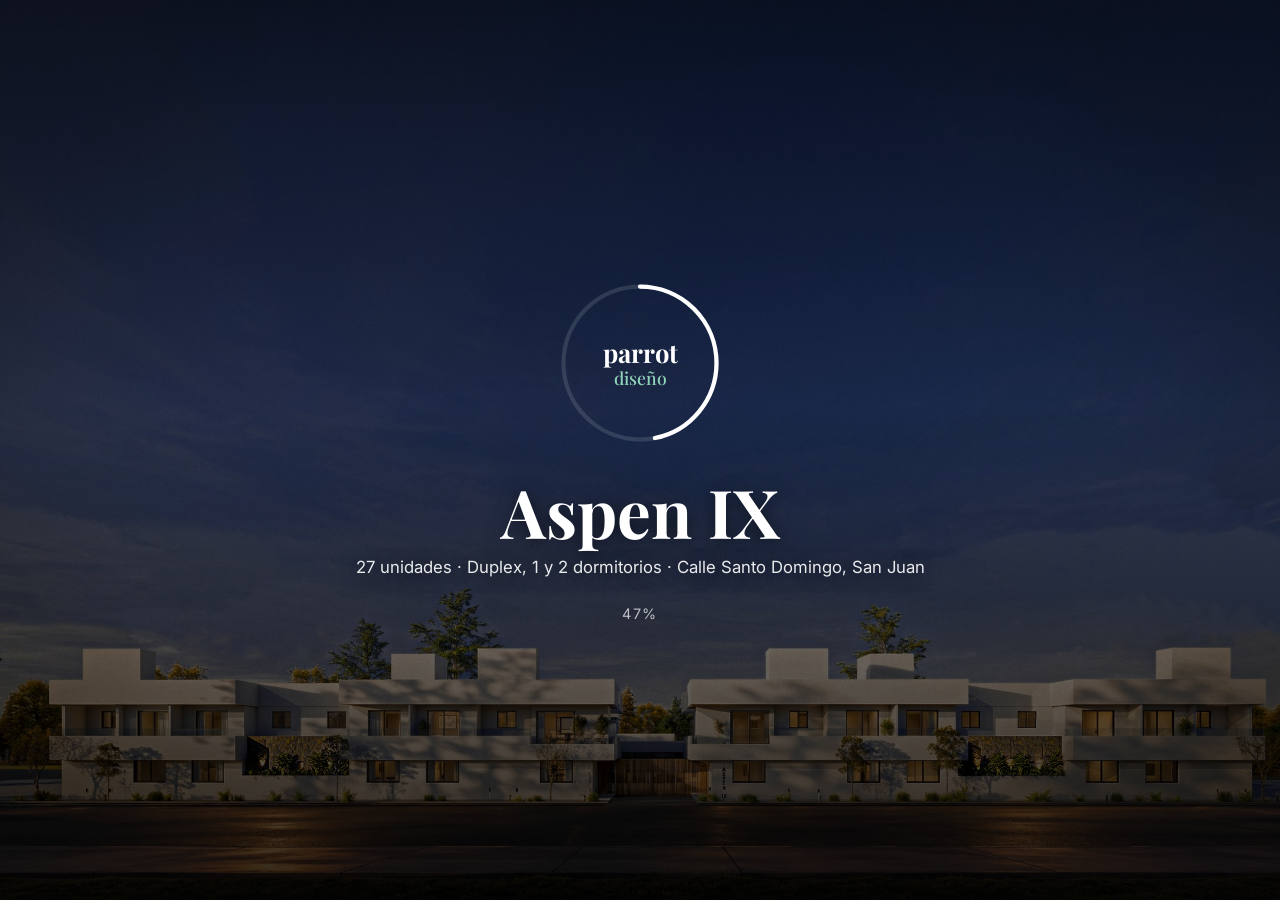
==== commit 0939e6a0: "Recorrido 360°: desde un departamento muestra solo el de su tipología Co-Authored-By: Claude Opus 5." ====
--- a/showroom/index.html
+++ b/showroom/index.html
@@ -22,7 +22,7 @@
   <!-- ?v= obliga al navegador a bajar la versión nueva: subir el número cada vez que cambien estos archivos -->
   <link rel="stylesheet" href="showroom.css?v=35" />
   <script src="data.js?v=32" defer></script>
-  <script src="showroom.js?v=44" defer></script>
+  <script src="showroom.js?v=45" defer></script>
 </head>
 <body>
   <div id="map"></div>
@@ -201,7 +201,7 @@
     <div class="modal-backdrop" data-close-tour></div>
     <div class="modal-card tour-card">
       <div class="modal-head">
-        <h2>Recorrido 360°</h2>
+        <h2 id="tour-title">Recorrido 360°</h2>
         <button class="close" data-close-tour aria-label="Cerrar">×</button>
       </div>
       <div id="tour-tabs" class="chips"></div>
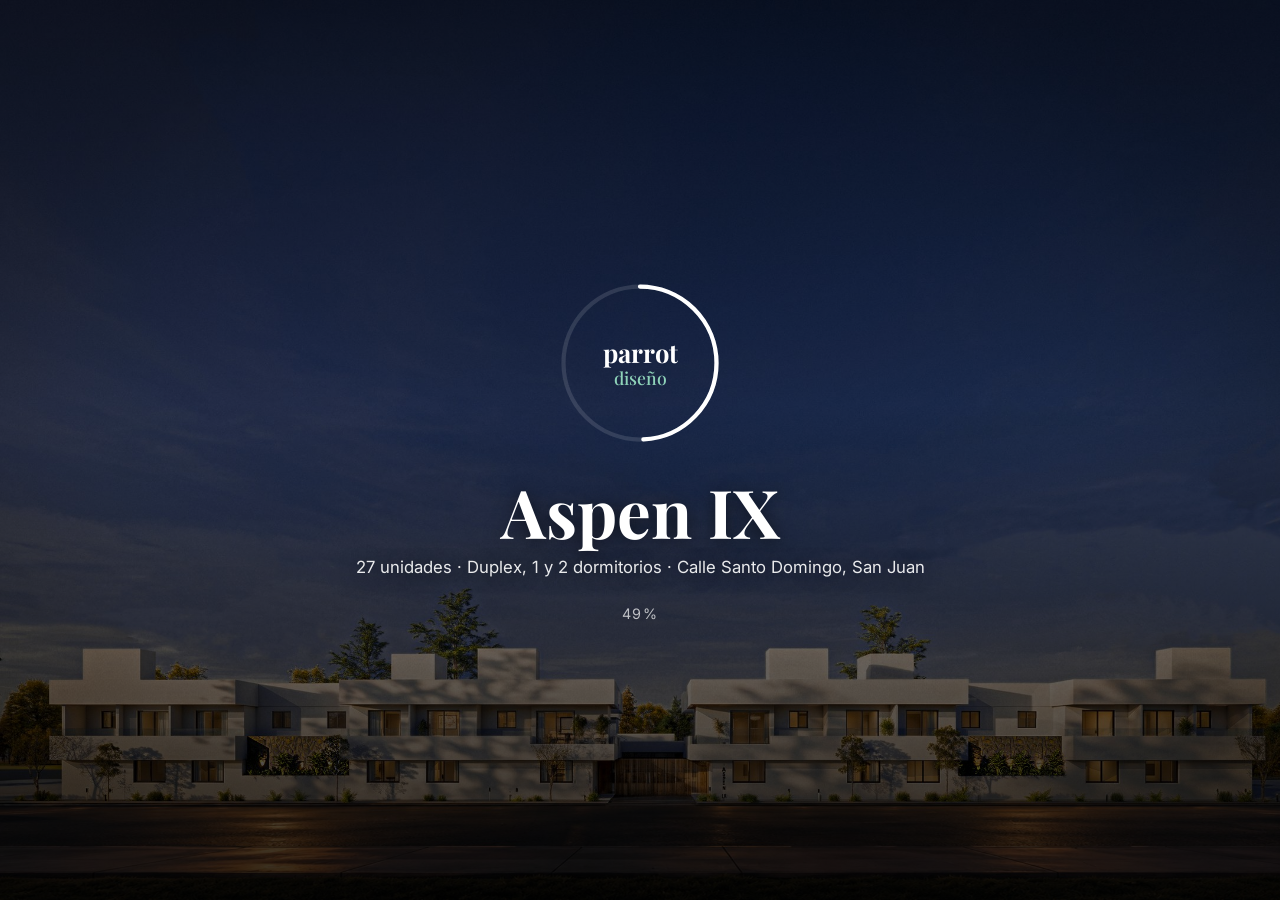
==== commit b5bbd44b: "Galería: videos enteros, sin recortar arriba y abajo en pantallas anchas Co-Authored-By: Claude Opus" ====
--- a/showroom/index.html
+++ b/showroom/index.html
@@ -20,9 +20,9 @@
   <script src="vendor/maplibre-5.24.0/maplibre-gl.js" defer></script>
 
   <!-- ?v= obliga al navegador a bajar la versión nueva: subir el número cada vez que cambien estos archivos -->
-  <link rel="stylesheet" href="showroom.css?v=35" />
+  <link rel="stylesheet" href="showroom.css?v=36" />
   <script src="data.js?v=32" defer></script>
-  <script src="showroom.js?v=45" defer></script>
+  <script src="showroom.js?v=46" defer></script>
 </head>
 <body>
   <div id="map"></div>
--- a/showroom/showroom.css
+++ b/showroom/showroom.css
@@ -548,7 +548,7 @@
 /* Video dentro del visor (ambientaciones del dormitorio 2): entero, encima de la imagen. */
 /* Video dentro del visor: aparece fundido sobre su primer cuadro y al terminar se funde en la imagen final. */
 .gallery-video {
-  position: absolute; inset: 0; width: 100%; height: 100%; object-fit: cover; z-index: 1;
+  position: absolute; inset: 0; width: 100%; height: 100%; object-fit: contain; z-index: 1;
   opacity: 0; transition: opacity .5s ease;
 }
 .gallery-video.shown { opacity: 1; }
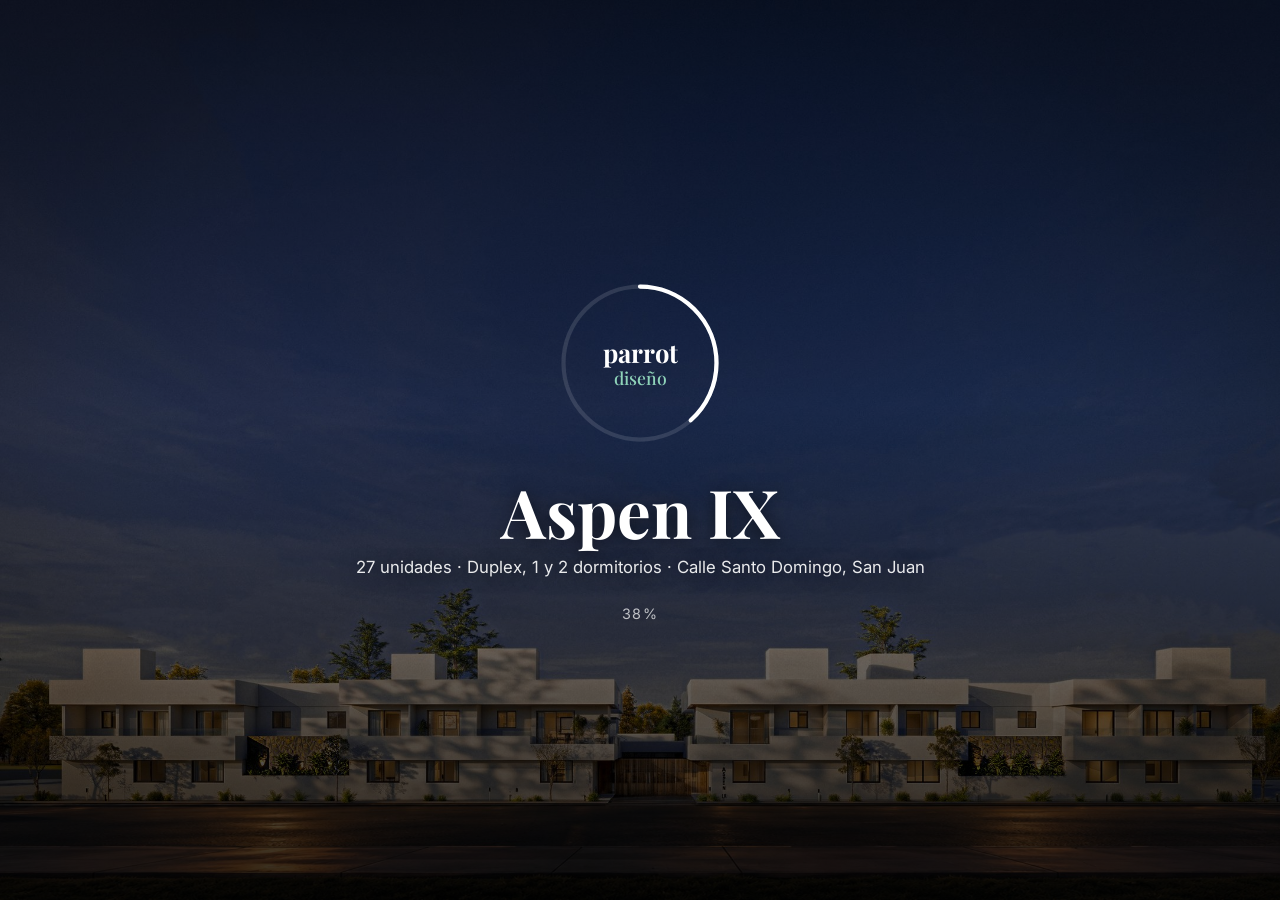
==== commit 536dd725: "Alrededores: lugares elegidos, resumen, círculos de 5 y 10 min y lugares de la ciudad en auto Co-Aut" ====
--- a/showroom/index.html
+++ b/showroom/index.html
@@ -20,9 +20,9 @@
   <script src="vendor/maplibre-5.24.0/maplibre-gl.js" defer></script>
 
   <!-- ?v= obliga al navegador a bajar la versión nueva: subir el número cada vez que cambien estos archivos -->
-  <link rel="stylesheet" href="showroom.css?v=36" />
-  <script src="data.js?v=32" defer></script>
-  <script src="showroom.js?v=46" defer></script>
+  <link rel="stylesheet" href="showroom.css?v=37" />
+  <script src="data.js?v=33" defer></script>
+  <script src="showroom.js?v=47" defer></script>
 </head>
 <body>
   <div id="map"></div>
@@ -80,9 +80,10 @@
       </div>
       <button class="close" data-close-nearby aria-label="Volver a la implantación">×</button>
     </div>
+    <div id="nearby-summary" class="nearby-summary"></div>
     <div id="nearby-cats" class="nearby-cats"></div>
     <ul id="nearby-list" class="nearby-list"></ul>
-    <p class="nearby-note">Distancias en línea recta desde el lote · Datos © OpenStreetMap</p>
+    <p class="nearby-note">A pie: distancia en línea recta desde el lote · En auto: tiempos estimados · Datos © OpenStreetMap</p>
   </aside>
 
   <!-- Implantación a pantalla completa: al terminar la intro se sale del mapa y queda la imagen sola -->
--- a/showroom/showroom.css
+++ b/showroom/showroom.css
@@ -495,7 +495,23 @@
 .nearby-head { display: flex; justify-content: space-between; align-items: flex-start; }
 .nearby-head h2 { font-family: var(--serif); font-size: 1.6rem; margin-top: 2px; }
 .nearby-head .close { position: static; }
-.nearby-cats { display: flex; gap: 6px; overflow-x: auto; padding: 14px 0 12px; scrollbar-width: none; flex: none; }
+/* Resumen: lo importante a menos de 10 minutos, en etiquetas que llevan a su categoría. */
+.nearby-summary { margin-top: 14px; padding: 12px 14px; border-radius: 14px; background: rgba(47, 111, 94, .08); flex: none; }
+.nearby-summary p { font-size: .72rem; letter-spacing: .08em; text-transform: uppercase; font-weight: 600; color: var(--accent); margin-bottom: 8px; }
+.nearby-summary-items { display: flex; flex-wrap: wrap; gap: 6px; }
+.nearby-summary-items button {
+  display: inline-flex; align-items: center; gap: 6px; padding: 5px 10px; border-radius: 999px; border: 0; cursor: pointer;
+  background: #fff; font: inherit; font-size: .8rem; font-weight: 600; color: var(--text); box-shadow: 0 1px 3px rgba(0, 0, 0, .08);
+  transition: box-shadow .2s ease;
+}
+.nearby-summary-items button i { width: 8px; height: 8px; border-radius: 50%; background: var(--cat); }
+.nearby-summary-items button:hover, .nearby-summary-items button.active { box-shadow: 0 0 0 2px var(--cat); }
+.nearby-cats { display: flex; gap: 6px; overflow-x: auto; padding: 12px 0 10px; scrollbar-width: none; flex: none; }
+/* Círculos de 5 y 10 minutos a pie alrededor del lote. */
+.ring-label {
+  padding: 3px 9px; border-radius: 999px; background: rgba(20, 24, 22, .6); color: #fff;
+  font-size: .72rem; font-weight: 600; white-space: nowrap; pointer-events: none;
+}
 .nearby-cats::-webkit-scrollbar { display: none; }
 .nearby-cat {
   display: flex; align-items: center; gap: 6px; flex: none; padding: 7px 12px; border-radius: 999px;
@@ -567,3 +583,7 @@
   .gallery-stages { bottom: 52px; padding: 12px 12px 10px; }
   .stage span { font-size: .82rem; }
 }
+
+/* Cartel del lugar en el mapa: nombre y, debajo, qué es y a cuánto queda. */
+.poi-label strong { display: block; }
+.poi-label small { display: block; font-weight: 400; color: var(--muted); font-size: .72rem; margin-top: 1px; }
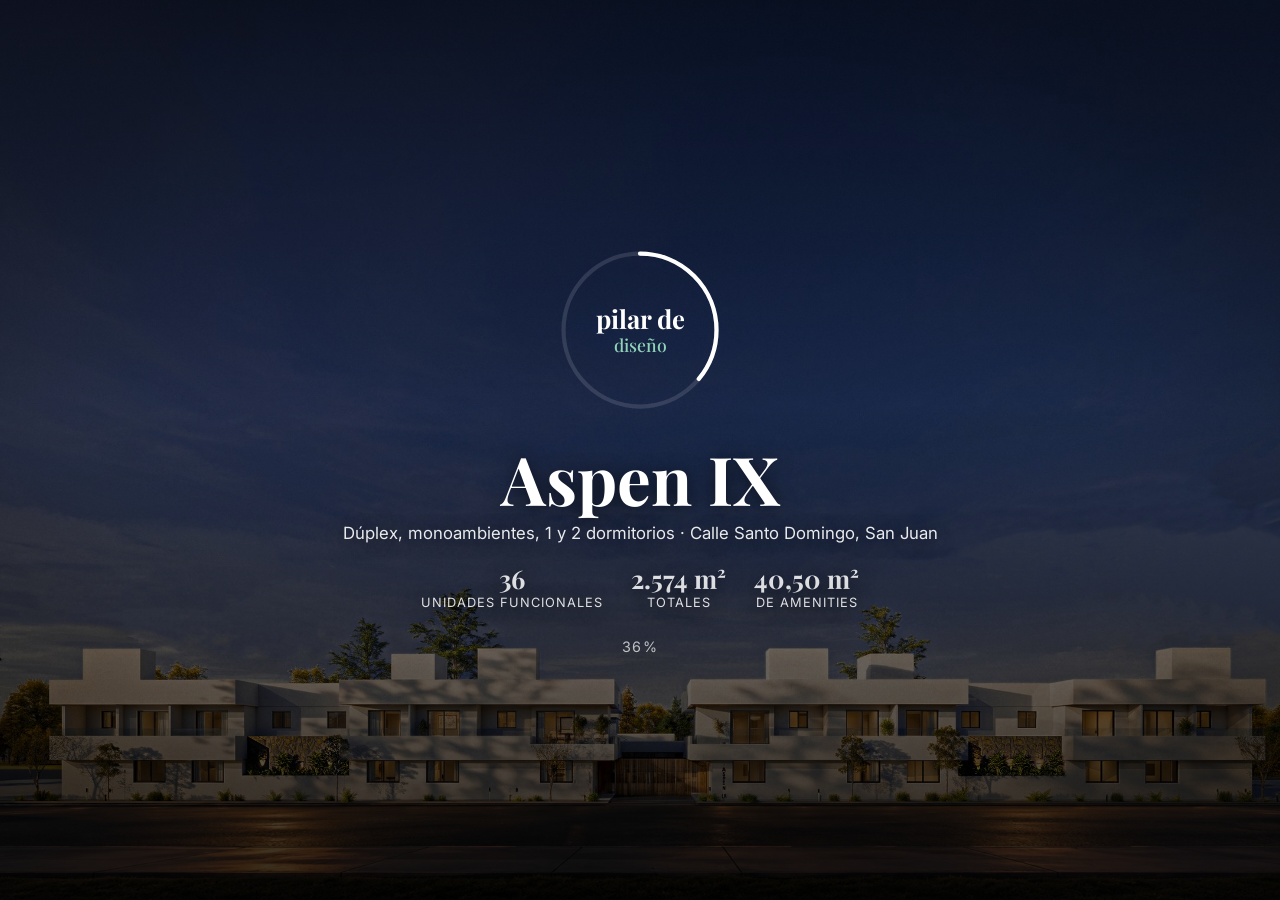
==== commit b09edfc0: "Maqueta 3D, 360 primero con menú, ficha técnica, plano técnico y estilos - Al tocar el puntito apare" ====
--- a/showroom/index.html
+++ b/showroom/index.html
@@ -3,7 +3,7 @@
 <head>
   <meta charset="UTF-8" />
   <meta name="viewport" content="width=device-width, initial-scale=1.0" />
-  <title>Aspen IX · Showroom virtual | Parrot Diseño</title>
+  <title>Aspen IX · Showroom virtual | Pilar de Diseño</title>
   <meta name="description" content="Recorré Aspen IX: ubicación en San Juan, implantación, unidades disponibles, renders y recorridos 360°." />
   <!-- Vista previa al compartir el link (WhatsApp, redes) -->
   <meta property="og:title" content="Aspen IX · Showroom virtual" />
@@ -20,9 +20,9 @@
   <script src="vendor/maplibre-5.24.0/maplibre-gl.js" defer></script>
 
   <!-- ?v= obliga al navegador a bajar la versión nueva: subir el número cada vez que cambien estos archivos -->
-  <link rel="stylesheet" href="showroom.css?v=37" />
-  <script src="data.js?v=33" defer></script>
-  <script src="showroom.js?v=47" defer></script>
+  <link rel="stylesheet" href="showroom.css?v=43" />
+  <script src="data.js?v=38" defer></script>
+  <script src="showroom.js?v=53" defer></script>
 </head>
 <body>
   <div id="map"></div>
@@ -34,11 +34,12 @@
         <circle cx="60" cy="60" r="54" class="ring-bg" />
         <circle cx="60" cy="60" r="54" class="ring-fg" id="ring-fg" />
       </svg>
-      <div class="intro-mark">parrot<span>diseño</span></div>
+      <div class="intro-mark">pilar de <span>diseño</span></div>
     </div>
     <div class="intro-text">
       <h1 id="intro-name"></h1>
       <p id="intro-tagline"></p>
+      <ul id="intro-stats" class="intro-stats"></ul>
     </div>
     <p id="intro-progress" class="intro-progress">0%</p>
     <button id="enter-btn" class="enter-btn" hidden>Entrar</button>
@@ -59,13 +60,14 @@
 
   <!-- UI del showroom -->
   <header id="topbar" class="topbar" hidden>
-    <div class="brand">parrot<span>diseño</span></div>
+    <div class="brand">pilar de <span>diseño</span></div>
     <button id="search-btn" class="glass search-btn">
       <svg viewBox="0 0 24 24" width="18" height="18"><circle cx="11" cy="11" r="7" fill="none" stroke="currentColor" stroke-width="2"/><path d="M20 20l-4-4" stroke="currentColor" stroke-width="2" stroke-linecap="round"/></svg>
       Buscar Unidades
     </button>
     <button id="tour-btn" class="glass search-btn">Recorrido 360°</button>
     <button id="facade-btn" class="glass search-btn" hidden>Vista exterior</button>
+    <button id="techplan-btn" class="glass search-btn" hidden>Plano técnico</button>
     <button id="nearby-btn" class="glass search-btn" hidden>Alrededores</button>
     <button id="view-toggle" class="glass search-btn" hidden>Ver en el mapa</button>
     <button id="fullscreen-btn" class="glass icon-btn" aria-label="Pantalla completa">⤢</button>
@@ -106,11 +108,27 @@
     <span class="plan-swipe-hint glass">Deslizá para ver todo el conjunto ↔</span>
   </div>
 
+  <!-- Maqueta: al tocar el puntito aparece el plano 3D de la tipología; tocándolo se entra al departamento -->
+  <div id="maqueta" class="maqueta" hidden>
+    <button id="maqueta-enter" class="maqueta-stage" aria-label="Entrar al departamento">
+      <span class="maqueta-fly"><span id="maqueta-tilt" class="maqueta-tilt"><img id="maqueta-img" alt="" /></span></span>
+    </button>
+    <div class="maqueta-info glass">
+      <div class="uc-head"><span id="maqueta-id" class="uc-id"></span><em id="maqueta-status" class="badge"></em></div>
+      <strong id="maqueta-type" class="maqueta-type"></strong>
+      <span id="maqueta-meta" class="uc-floor"></span>
+      <span class="maqueta-hint">Tocá la maqueta para entrar</span>
+    </div>
+    <button id="maqueta-close" class="glass icon-btn maqueta-close" aria-label="Volver a la implantación">×</button>
+  </div>
+
   <!-- Departamento o pileta: al tocarlo en la implantación, la imagen se acerca y se abre a pantalla completa.
        La pileta pasa primero su video y después queda la imagen. -->
   <div id="unit-view" class="unit-view" hidden>
     <img id="unit-view-img" class="unit-view-media" alt="" />
     <video id="unit-view-video" class="unit-view-media" playsinline preload="none" hidden></video>
+    <!-- Recorrido 360° de la tipología: es lo primero que se ve al entrar a un departamento -->
+    <iframe id="unit-tour-frame" class="unit-tour-frame" title="Recorrido 360°" allow="fullscreen; xr-spatial-tracking; gyroscope; accelerometer" allowfullscreen hidden></iframe>
     <!-- Plano de la tipología (si tiene): cada ambiente se toca y abre su render -->
     <div id="unit-plan" class="unit-plan-wrap" hidden>
       <div class="unit-plan-stage">
@@ -119,6 +137,16 @@
       </div>
       <span class="unit-plan-tip glass">Tocá un ambiente para verlo</span>
     </div>
+    <!-- Ficha técnica del prototipo: banner a la derecha del plano (m² y ambientes) -->
+    <aside id="unit-sheet" class="unit-sheet glass" hidden>
+      <button class="close" id="unit-sheet-close" aria-label="Cerrar ficha técnica">×</button>
+      <p id="unit-sheet-proto" class="eyebrow dark"></p>
+      <h3 id="unit-sheet-title"></h3>
+      <dl id="unit-sheet-areas" class="unit-sheet-areas"></dl>
+      <ul id="unit-sheet-rooms" class="unit-sheet-rooms"></ul>
+    </aside>
+    <!-- FT: ficha técnica del prototipo, abajo a la izquierda -->
+    <button id="unit-view-sheet" class="glass unit-ft-btn" aria-expanded="false" title="Ficha técnica">Ficha técnica</button>
     <div class="unit-view-bar">
       <div class="unit-view-title glass"><strong id="unit-view-name"></strong><em id="unit-view-status" class="badge"></em></div>
       <div class="unit-view-actions">
@@ -131,6 +159,15 @@
     </div>
   </div>
 
+  <!-- Menú del departamento: queda siempre a la vista (también con la galería abierta) -->
+  <nav id="unit-menu" class="unit-menu" hidden>
+    <button id="unit-menu-gallery" class="glass search-btn" aria-pressed="false">Galería</button>
+    <button id="unit-menu-timeline" class="glass search-btn" aria-pressed="false">Línea de tiempo</button>
+    <button id="unit-menu-styles" class="glass search-btn" aria-pressed="false">Estilos</button>
+    <button id="unit-menu-plan" class="glass search-btn" aria-pressed="false">Plano</button>
+    <button id="unit-menu-tour" class="glass search-btn" aria-pressed="true">Recorrido 360°</button>
+  </nav>
+
   <aside id="floor-rail" class="floor-rail glass" hidden>
     <p class="rail-title">Pisos</p>
     <div id="floor-list"></div>
@@ -146,7 +183,7 @@
   <!-- Panel de un piso -->
   <aside id="floor-panel" class="side-panel glass" hidden>
     <button class="close" data-close-panel aria-label="Cerrar">×</button>
-    <p class="eyebrow dark">Torre Parrot</p>
+    <p class="eyebrow dark">Aspen IX</p>
     <h2 id="floor-title"></h2>
     <button id="floor-tour" class="btn floor-tour-btn">Ver recorrido 360°</button>
     <div id="floor-plan" class="floor-plan"></div>
--- a/showroom/showroom.css
+++ b/showroom/showroom.css
@@ -260,6 +260,12 @@
   color: #fff; text-align: center; animation: appear .5s ease-out;
 }
 .gallery-stages[hidden] { display: none; }
+/* Estilo nuevo fundiéndose encima del anterior (misma toma). */
+.gallery-media .style-fade {
+  position: absolute; inset: 0; width: 100%; height: 100%; display: block; z-index: 1;
+  opacity: 0; transition: opacity .85s ease;
+}
+.gallery-media .style-fade.in { opacity: 1; }
 .stages-caption { display: block; font-size: .78rem; letter-spacing: .08em; text-transform: uppercase; opacity: .8; margin-bottom: 10px; }
 .stages-line { position: relative; display: flex; justify-content: space-between; }
 .stages-line::before {
@@ -433,6 +439,88 @@
   padding: 8px 16px; border-radius: 999px; font-size: .85rem; white-space: nowrap;
 }
 
+/* Ficha técnica del prototipo: banner a la derecha del plano. Con la ficha abierta, el plano se corre a la izquierda. */
+.unit-sheet {
+  position: absolute; top: 112px; right: 16px; width: 300px; max-height: calc(100% - 180px); overflow-y: auto;
+  padding: 22px 22px 18px; border-radius: 16px; animation: appear .4s ease-out;
+}
+.unit-sheet .close { position: absolute; top: 10px; right: 10px; }
+.unit-sheet h3 { font-family: var(--serif); font-size: 1.6rem; line-height: 1.1; margin: 4px 0 16px; }
+.unit-sheet-areas { display: grid; gap: 8px; margin: 0 0 18px; }
+.unit-sheet-areas div { display: flex; align-items: baseline; gap: 8px; padding-bottom: 8px; border-bottom: 1px solid rgba(127, 127, 127, .25); }
+.unit-sheet-areas dt { font-weight: 600; font-size: 1.15rem; }
+.unit-sheet-areas dd { margin: 0; opacity: .7; }
+.unit-sheet-rooms { list-style: none; padding: 0; margin: 0; display: grid; gap: 6px; }
+.unit-sheet-rooms li { padding-left: 16px; position: relative; }
+.unit-sheet-rooms li::before { content: ""; position: absolute; left: 0; top: .55em; width: 6px; height: 6px; border-radius: 50%; background: #f3c76a; }
+.unit-view.sheet-open .unit-plan-wrap { right: 332px; }
+#unit-view-sheet[aria-expanded="true"] { box-shadow: inset 0 0 0 2px #f3c76a; }
+
+/* 360° a pantalla completa dentro del departamento, con el menú lateral a la derecha y FT abajo a la izquierda. */
+.unit-tour-frame { position: absolute; inset: 0; width: 100%; height: 100%; border: 0; display: block; background: #0f1412; }
+.unit-menu {
+  position: fixed; right: 16px; top: 50%; transform: translateY(-50%);
+  display: flex; flex-direction: column; gap: 10px; z-index: 45; /* encima de la galería (modal: 40) */
+}
+.unit-menu button { justify-content: flex-start; min-width: 170px; }
+.unit-menu button[aria-pressed="true"] { box-shadow: inset 0 0 0 2px #f3c76a; }
+/* Galería abierta desde el departamento: deja libre la columna del menú. */
+.modal.fullscreen.with-menu { padding-right: 202px; }
+.modal.fullscreen.with-menu .modal-card { width: 100%; }
+.modal.fullscreen.with-menu .modal-backdrop { background: #0f1412; }
+.unit-ft-btn {
+  position: absolute; left: 16px; bottom: 16px; z-index: 2;
+  padding: 12px 18px; border-radius: 12px; font: 600 .95rem var(--sans, inherit); cursor: pointer;
+}
+.unit-ft-btn[aria-expanded="true"] { box-shadow: inset 0 0 0 2px #f3c76a; }
+.unit-view .unit-plan-wrap { right: 210px; z-index: 1; }
+.unit-view .unit-sheet { right: auto; left: 16px; top: auto; bottom: 76px; z-index: 3; }
+.unit-view.sheet-open .unit-plan-wrap { right: 210px; left: 332px; }
+.unit-view-bar { z-index: 2; }
+/* Con el 360° abierto, FT y la ficha quedan por encima de la barra de controles del recorrido. */
+.unit-view.tour-on .unit-ft-btn { bottom: 64px; }
+.unit-view.tour-on .unit-sheet { bottom: 124px; }
+
+/* Maqueta: plano 3D flotando sobre la implantación oscurecida, con los datos de la unidad al costado. */
+.maqueta {
+  position: fixed; inset: 0; z-index: 26; display: flex; align-items: center; justify-content: center; gap: 28px;
+  padding: 80px 40px 90px; background: rgba(10, 14, 12, .55); backdrop-filter: blur(3px);
+  opacity: 0; transition: opacity .45s ease;
+}
+.maqueta.visible { opacity: 1; }
+.maqueta[hidden] { display: none; }
+.maqueta-stage {
+  flex: 0 1 auto; width: min(62vw, calc((100vh - 170px) * 1.25)); aspect-ratio: 1.25; padding: 0; border: 0;
+  background: none; cursor: pointer; perspective: 1400px;
+}
+.maqueta-fly {
+  display: block; width: 100%; height: 100%;
+  transform: translate(var(--from-x, 0), var(--from-y, 0)) scale(.08); opacity: 0;
+  transition: transform .65s cubic-bezier(.2, .8, .2, 1), opacity .35s ease;
+}
+.maqueta.visible .maqueta-fly { transform: none; opacity: 1; }
+.maqueta-tilt { display: block; width: 100%; height: 100%; transition: transform .5s ease-out; transform-style: preserve-3d; }
+.maqueta-tilt img {
+  width: 100%; height: 100%; object-fit: contain; display: block;
+  filter: drop-shadow(0 30px 40px rgba(0, 0, 0, .45)); animation: maqueta-float 5s ease-in-out infinite;
+  transition: filter .3s ease;
+}
+.maqueta-stage:hover .maqueta-tilt img, .maqueta-stage:focus-visible .maqueta-tilt img { filter: drop-shadow(0 30px 40px rgba(0, 0, 0, .45)) drop-shadow(0 0 18px rgba(243, 199, 106, .45)); }
+@keyframes maqueta-float { 0%, 100% { translate: 0 0; } 50% { translate: 0 -10px; } }
+.maqueta-info {
+  flex: none; width: 260px; padding: 18px 20px; border-radius: 16px; display: flex; flex-direction: column; gap: 6px;
+  transform: translateX(20px); opacity: 0; transition: transform .5s ease .25s, opacity .5s ease .25s;
+}
+.maqueta.visible .maqueta-info { transform: none; opacity: 1; }
+.maqueta-type { font-family: var(--serif); font-size: 1.5rem; line-height: 1.1; }
+.maqueta-hint { margin-top: 8px; font-size: .8rem; opacity: .6; }
+.maqueta-close { position: absolute; top: 16px; right: 16px; z-index: 2; }
+
+/* Números del conjunto en la pantalla de inicio. */
+.intro-stats { list-style: none; padding: 0; margin: 18px 0 0; display: flex; justify-content: center; flex-wrap: wrap; gap: 10px 28px; }
+.intro-stats li { display: flex; flex-direction: column; align-items: center; font-size: .8rem; letter-spacing: .08em; text-transform: uppercase; opacity: .85; }
+.intro-stats strong { font-family: var(--serif); font-size: 1.6rem; letter-spacing: 0; text-transform: none; }
+
 /* Consulta por WhatsApp desde el departamento. */
 .wa-btn { background: #25d366; color: #0b3d22; box-shadow: 0 10px 30px rgba(0, 0, 0, .18); }
 .wa-btn:hover { background: #2fe072; }
@@ -447,6 +535,20 @@
   .unit-view-actions > * { flex: 1 1 auto; justify-content: center; text-align: center; padding: 9px 10px; font-size: .85rem; }
   .unit-plan-wrap { inset: 128px 10px 60px; }
   .unit-plan-stage { width: min(100%, calc((100vh - 188px) * var(--plan-ratio))); }
+  .unit-sheet { top: auto; left: 10px; right: 10px; bottom: 10px; width: auto; max-height: 60vh; }
+  .unit-view.sheet-open .unit-plan-wrap { right: 10px; }
+  .intro-stats strong { font-size: 1.3rem; }
+  .maqueta { flex-direction: column; gap: 14px; padding: 64px 14px 20px; }
+  .maqueta-stage { width: min(100%, calc((100vh - 330px) * 1.25)); }
+  .maqueta-info { width: 100%; max-width: 420px; transform: translateY(16px); }
+  .unit-menu { top: auto; bottom: 64px; left: 10px; right: 10px; transform: none; flex-direction: row; flex-wrap: wrap; gap: 6px; }
+  .unit-menu button { min-width: 0; flex: 1 1 auto; justify-content: center; padding: 9px 10px; font-size: .85rem; }
+  .unit-ft-btn { left: 10px; bottom: 10px; padding: 9px 14px; font-size: .85rem; }
+  .unit-view .unit-plan-wrap, .unit-view.sheet-open .unit-plan-wrap { left: 10px; right: 10px; bottom: 150px; }
+  .unit-view .unit-sheet { left: 10px; right: 10px; bottom: 56px; }
+  .unit-menu { bottom: 110px; }
+  .modal.fullscreen.with-menu { padding: 0 0 150px; }
+  .unit-view.tour-on .unit-sheet { bottom: 110px; }
 }
 
 /* Flechas y contador del visor. */
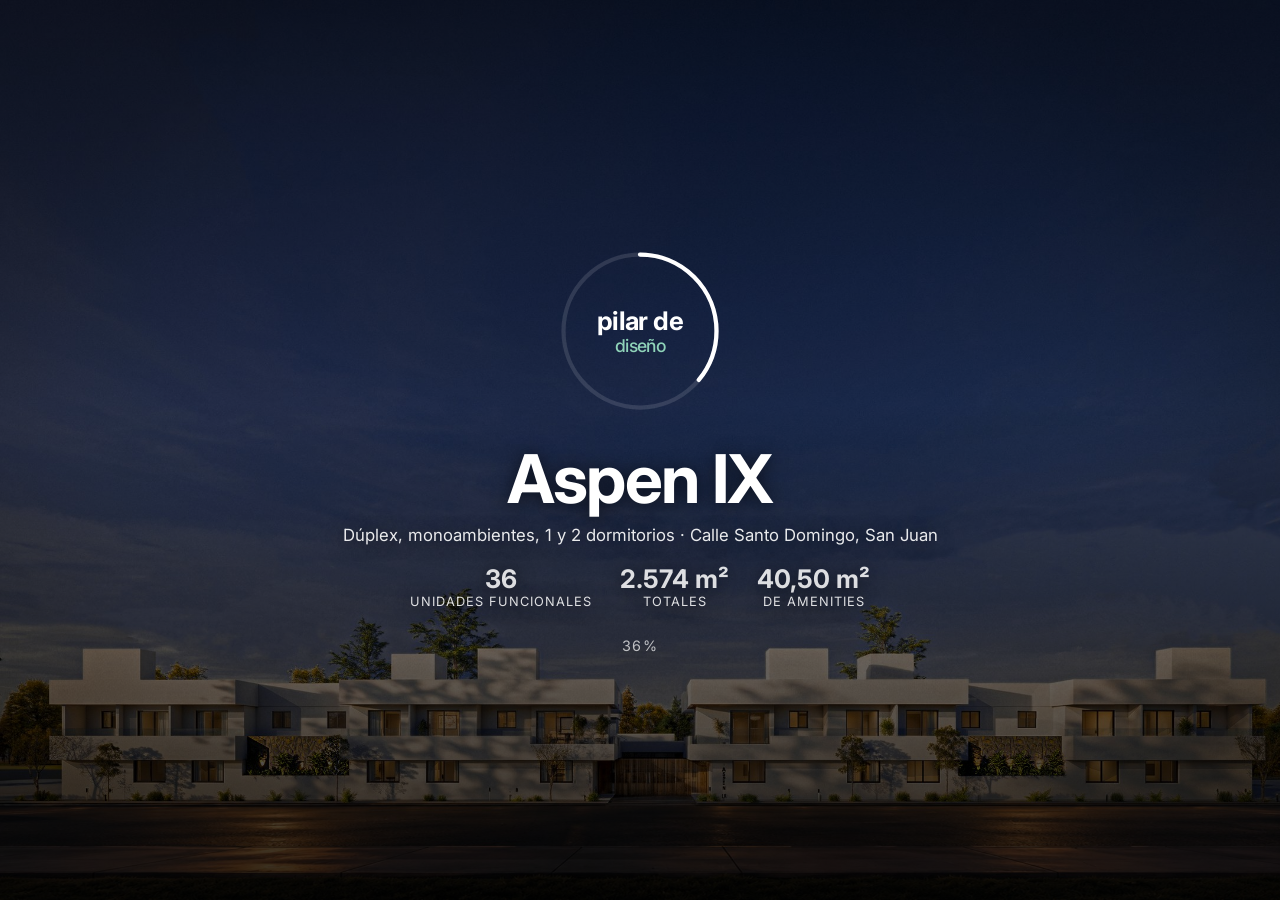
==== commit 6eddb5ad: "Una sola tipografía (Inter) en toda la página Co-Authored-By: Claude Opus 5.5 <noreply@anthropic.com" ====
--- a/showroom/index.html
+++ b/showroom/index.html
@@ -13,14 +13,14 @@
 
   <link rel="preconnect" href="https://fonts.googleapis.com" />
   <link rel="preconnect" href="https://fonts.gstatic.com" crossorigin />
-  <link href="https://fonts.googleapis.com/css2?family=Inter:wght@300;400;600&family=Playfair+Display:wght@500;700&display=swap" rel="stylesheet" />
+  <link href="https://fonts.googleapis.com/css2?family=Inter:wght@300;400;500;600;700&display=swap" rel="stylesheet" />
 
   <!-- MapLibre: mapa 3D (copia local en vendor/). La 5 maneja mejor la cámara sobre el relieve que la 4.7.1 (vendor/maplibre). -->
   <link rel="stylesheet" href="vendor/maplibre-5.24.0/maplibre-gl.css" />
   <script src="vendor/maplibre-5.24.0/maplibre-gl.js" defer></script>
 
   <!-- ?v= obliga al navegador a bajar la versión nueva: subir el número cada vez que cambien estos archivos -->
-  <link rel="stylesheet" href="showroom.css?v=43" />
+  <link rel="stylesheet" href="showroom.css?v=44" />
   <script src="data.js?v=38" defer></script>
   <script src="showroom.js?v=53" defer></script>
 </head>
--- a/showroom/showroom.css
+++ b/showroom/showroom.css
@@ -3,7 +3,7 @@
   --muted: #6b6b6b;
   --accent: #2f6f5e;
   --gold: #c08a2d;
-  --serif: "Playfair Display", Georgia, serif;
+  --serif: var(--sans); /* una sola tipografía en toda la página: los títulos también van en Inter */
   --sans: "Inter", system-ui, sans-serif;
   --disponible: #2fa36b;
   --reservada: #e8912d;
@@ -13,6 +13,7 @@
 * { box-sizing: border-box; margin: 0; padding: 0; }
 html, body { height: 100%; overflow: hidden; background: #000; font-family: var(--sans); color: var(--text); }
 button { font: inherit; cursor: pointer; border: 0; background: none; color: inherit; text-align: left; }
+h1, h2, h3, .brand, .intro-mark, .intro-stats strong { letter-spacing: -.02em; } /* Inter en títulos: un poco más apretada */
 a { color: inherit; text-decoration: none; }
 [hidden] { display: none !important; }
 
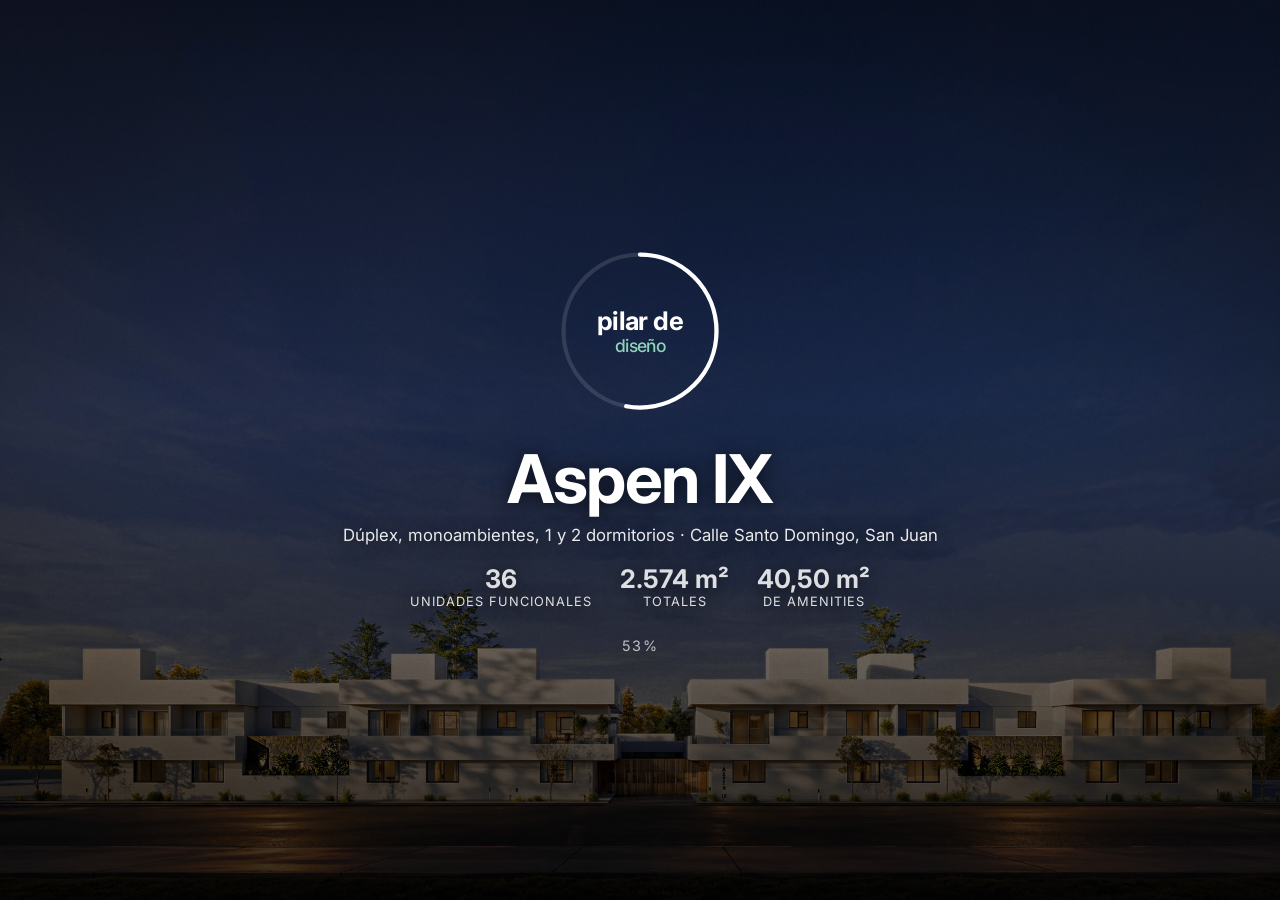
==== commit c74445fa: "Intro con video: el vuelo del mapa empalma con el video y el video se funde en la implantación Co-Au" ====
--- a/showroom/index.html
+++ b/showroom/index.html
@@ -20,9 +20,9 @@
   <script src="vendor/maplibre-5.24.0/maplibre-gl.js" defer></script>
 
   <!-- ?v= obliga al navegador a bajar la versión nueva: subir el número cada vez que cambien estos archivos -->
-  <link rel="stylesheet" href="showroom.css?v=44" />
-  <script src="data.js?v=38" defer></script>
-  <script src="showroom.js?v=53" defer></script>
+  <link rel="stylesheet" href="showroom.css?v=47" />
+  <script src="data.js?v=41" defer></script>
+  <script src="showroom.js?v=58" defer></script>
 </head>
 <body>
   <div id="map"></div>
@@ -43,6 +43,17 @@
     </div>
     <p id="intro-progress" class="intro-progress">0%</p>
     <button id="enter-btn" class="enter-btn" hidden>Entrar</button>
+  </section>
+
+  <!-- Pantalla del video: aparece al terminar el vuelo (el mapa desde arriba se funde en el video, que arranca desde
+       arriba). Queda en loop; al tocar el edificio la cámara sube y se entra a la implantación. -->
+  <section id="hero" class="hero" hidden>
+    <video id="intro-video" class="hero-video" muted loop playsinline preload="auto"></video>
+    <div class="hero-text">
+      <h1 id="hero-name"></h1>
+      <p id="hero-tagline"></p>
+      <ul id="hero-stats" class="intro-stats"></ul>
+    </div>
   </section>
 
   <!-- Título que aparece durante el vuelo -->
--- a/showroom/showroom.css
+++ b/showroom/showroom.css
@@ -42,6 +42,32 @@
 }
 .intro { isolation: isolate; }
 @keyframes intro-zoom { from { transform: scale(1.08); } to { transform: scale(1); } }
+
+/* Pantalla del video (después del vuelo): video a pantalla completa, texto abajo. Se funde sobre el mapa. */
+.hero {
+  position: fixed; inset: 0; z-index: 49; color: #fff; background: #000; isolation: isolate;
+  display: flex; flex-direction: column; align-items: center; justify-content: flex-end; gap: 16px; padding: 0 20px 8vh;
+  opacity: 0; transition: opacity .9s ease;
+}
+.hero.visible { opacity: 1; }
+.hero.ending { transition: opacity 1.4s ease; background: transparent; } /* fundido largo sobre la implantación */
+.hero[hidden] { display: none; }
+.hero::before {
+  content: ""; position: absolute; inset: 0; z-index: -1; pointer-events: none;
+  background: linear-gradient(180deg, rgba(0, 0, 0, .35), rgba(0, 0, 0, 0) 22%, rgba(0, 0, 0, 0) 45%, rgba(0, 0, 0, .78));
+  transition: opacity .6s ease;
+}
+.hero-video { position: absolute; inset: 0; width: 100%; height: 100%; object-fit: cover; z-index: -2; transition: opacity .35s ease; }
+.hero-text { text-align: center; text-shadow: 0 2px 18px rgba(0, 0, 0, .6); }
+.hero-text h1 { font-family: var(--serif); font-weight: 700; font-size: clamp(2.4rem, 6vw, 4.2rem); line-height: 1.05; }
+.hero-text p { margin-top: 10px; font-size: clamp(.9rem, 2.2vw, 1.05rem); opacity: .9; }
+/* Textos y botón entran un poco después del video, cuando la cámara ya bajó. */
+.hero .hero-text { opacity: 0; transition: opacity .8s ease 1.2s; }
+.hero.visible .hero-text { opacity: 1; }
+/* Al entrar se van los textos y queda solo el video subiendo a la vista desde arriba. */
+.hero.leaving .hero-text { opacity: 0; transition-delay: 0s; }
+.hero.leaving::before { opacity: 0; }
+.hero.dip .hero-video { opacity: 0; }
 .intro-text { text-align: center; text-shadow: 0 2px 18px rgba(0, 0, 0, .6); animation: appear .9s ease-out; padding: 0 20px; }
 .intro-text h1 { font-family: var(--serif); font-weight: 700; font-size: clamp(2.4rem, 6vw, 4.2rem); line-height: 1.05; }
 .intro-text p { margin-top: 10px; font-size: clamp(.9rem, 2.2vw, 1.05rem); opacity: .9; }
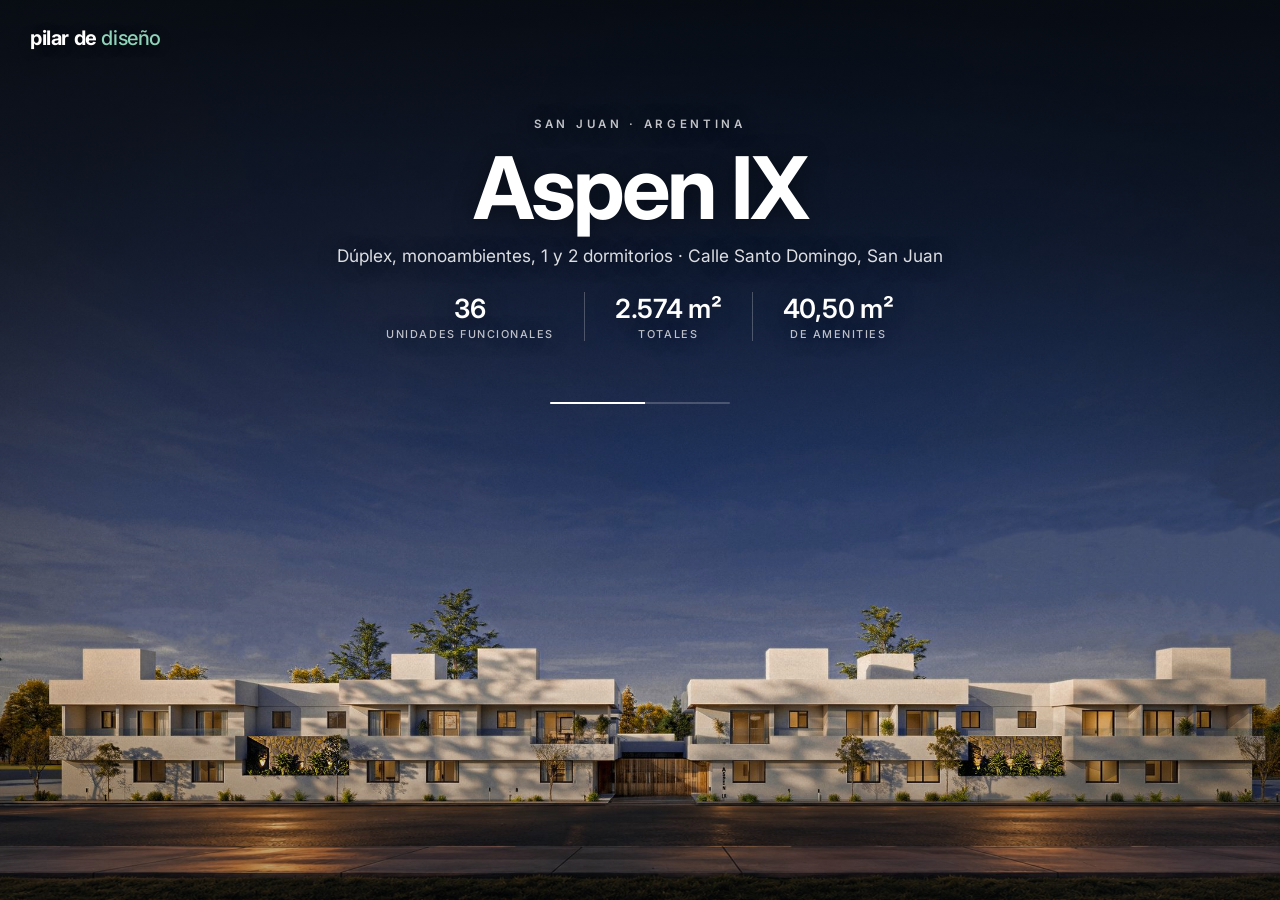
==== commit 6a644b41: "Alrededores con íconos fijos y ficha del lugar; menú desplegable y barra de plantas destacada en la " ====
--- a/showroom/index.html
+++ b/showroom/index.html
@@ -20,29 +20,28 @@
   <script src="vendor/maplibre-5.24.0/maplibre-gl.js" defer></script>
 
   <!-- ?v= obliga al navegador a bajar la versión nueva: subir el número cada vez que cambien estos archivos -->
-  <link rel="stylesheet" href="showroom.css?v=47" />
-  <script src="data.js?v=41" defer></script>
-  <script src="showroom.js?v=58" defer></script>
+  <link rel="stylesheet" href="showroom.css?v=62" />
+  <script src="data.js?v=45" defer></script>
+  <script src="showroom.js?v=71" defer></script>
+  <script src="ventas.js?v=2" defer></script>
 </head>
 <body>
   <div id="map"></div>
 
-  <!-- Intro: logo + carga + Entrar -->
+  <!-- Intro: la fachada de fondo, con el título arriba para dejar el edificio a la vista; la barra de carga se
+       convierte en "Entrar". -->
   <section id="intro" class="intro">
-    <div class="intro-logo">
-      <svg class="ring" viewBox="0 0 120 120" aria-hidden="true">
-        <circle cx="60" cy="60" r="54" class="ring-bg" />
-        <circle cx="60" cy="60" r="54" class="ring-fg" id="ring-fg" />
-      </svg>
-      <div class="intro-mark">pilar de <span>diseño</span></div>
-    </div>
+    <div class="intro-mark">pilar de <span>diseño</span></div>
     <div class="intro-text">
+      <p class="intro-eyebrow">San Juan · Argentina</p>
       <h1 id="intro-name"></h1>
-      <p id="intro-tagline"></p>
+      <p id="intro-tagline" class="intro-tagline"></p>
       <ul id="intro-stats" class="intro-stats"></ul>
     </div>
-    <p id="intro-progress" class="intro-progress">0%</p>
-    <button id="enter-btn" class="enter-btn" hidden>Entrar</button>
+    <div class="intro-cta">
+      <div id="intro-progress" class="intro-progress" role="progressbar" aria-label="Cargando" aria-valuemin="0" aria-valuemax="100" aria-valuenow="0"></div>
+      <button id="enter-btn" class="enter-btn" hidden>Entrar</button>
+    </div>
   </section>
 
   <!-- Pantalla del video: aparece al terminar el vuelo (el mapa desde arriba se funde en el video, que arranca desde
@@ -52,8 +51,8 @@
     <div class="hero-text">
       <h1 id="hero-name"></h1>
       <p id="hero-tagline"></p>
-      <ul id="hero-stats" class="intro-stats"></ul>
-    </div>
+    </div>
+    <button id="hero-skip" class="pill hero-skip" type="button">Saltar video</button>
   </section>
 
   <!-- Título que aparece durante el vuelo -->
@@ -65,23 +64,30 @@
 
   <!-- Controles durante la intro -->
   <div id="intro-controls" class="intro-controls" hidden>
-    <button id="skip-btn" class="pill">Omitir intro</button>
-    <span id="countdown"></span>
+    <button id="skip-btn" class="pill">Saltar intro</button>
+    <span id="countdown" class="intro-bar" aria-hidden="true"></span>
   </div>
 
   <!-- UI del showroom -->
   <header id="topbar" class="topbar" hidden>
     <div class="brand">pilar de <span>diseño</span></div>
-    <button id="search-btn" class="glass search-btn">
-      <svg viewBox="0 0 24 24" width="18" height="18"><circle cx="11" cy="11" r="7" fill="none" stroke="currentColor" stroke-width="2"/><path d="M20 20l-4-4" stroke="currentColor" stroke-width="2" stroke-linecap="round"/></svg>
-      Buscar Unidades
+    <!-- En la implantación los botones quedan guardados: se despliegan con "Menú" -->
+    <div id="topbar-menu" class="topbar-menu">
+      <button id="search-btn" class="glass search-btn" aria-controls="units-panel" aria-expanded="false">
+        <svg viewBox="0 0 24 24" width="18" height="18" aria-hidden="true"><circle cx="11" cy="11" r="7" fill="none" stroke="currentColor" stroke-width="2"/><path d="M20 20l-4-4" stroke="currentColor" stroke-width="2" stroke-linecap="round"/></svg>
+        Unidades
+      </button>
+      <button id="tour-btn" class="glass search-btn">Recorrido 360°</button>
+      <button id="facade-btn" class="glass search-btn" hidden>Vista exterior</button>
+      <button id="techplan-btn" class="glass search-btn" hidden>Plano técnico</button>
+      <button id="nearby-btn" class="glass search-btn" hidden>Alrededores</button>
+      <button id="view-toggle" class="glass search-btn" hidden>Ver en el mapa</button>
+      <button id="fullscreen-btn" class="glass icon-btn" aria-label="Pantalla completa">⤢</button>
+    </div>
+    <button id="topbar-toggle" class="glass topbar-toggle" aria-expanded="true" aria-controls="topbar-menu">
+      <svg viewBox="0 0 24 24" width="18" height="18" fill="none" stroke="currentColor" stroke-width="2" stroke-linecap="round" aria-hidden="true"><path d="M4 7h16M4 12h16M4 17h16"/></svg>
+      <span>Menú</span>
     </button>
-    <button id="tour-btn" class="glass search-btn">Recorrido 360°</button>
-    <button id="facade-btn" class="glass search-btn" hidden>Vista exterior</button>
-    <button id="techplan-btn" class="glass search-btn" hidden>Plano técnico</button>
-    <button id="nearby-btn" class="glass search-btn" hidden>Alrededores</button>
-    <button id="view-toggle" class="glass search-btn" hidden>Ver en el mapa</button>
-    <button id="fullscreen-btn" class="glass icon-btn" aria-label="Pantalla completa">⤢</button>
   </header>
 
   <!-- Alrededores: lugares cercanos al lote, en el mapa y en una lista por categoría -->
@@ -93,11 +99,64 @@
       </div>
       <button class="close" data-close-nearby aria-label="Volver a la implantación">×</button>
     </div>
+    <div id="nearby-modes" class="units-tabs nearby-modes" role="tablist">
+      <button type="button" role="tab" data-mode="walk" aria-selected="true">A pie</button>
+      <button type="button" role="tab" data-mode="city" aria-selected="false">En auto</button>
+    </div>
     <div id="nearby-summary" class="nearby-summary"></div>
     <div id="nearby-cats" class="nearby-cats"></div>
     <ul id="nearby-list" class="nearby-list"></ul>
     <p class="nearby-note">A pie: distancia en línea recta desde el lote · En auto: tiempos estimados · Datos © OpenStreetMap</p>
   </aside>
+
+  <!-- Ficha del lugar elegido en Alrededores: foto (si hay), distancia y cómo llegar -->
+  <article id="place-card" class="place-card glass" aria-live="polite" hidden>
+    <button class="place-close" data-close-place aria-label="Cerrar">×</button>
+    <div id="place-media" class="place-media"></div>
+    <div class="place-body">
+      <p id="place-cat" class="place-cat"></p>
+      <h3 id="place-name"></h3>
+      <p id="place-desc" class="place-desc"></p>
+      <div class="place-stats">
+        <div><strong id="place-dist"></strong><span>desde Aspen IX</span></div>
+        <div><strong id="place-time"></strong><span id="place-mode"></span></div>
+      </div>
+      <a id="place-route" class="btn place-route" target="_blank" rel="noopener">Cómo llegar
+        <svg viewBox="0 0 24 24" fill="none" stroke="currentColor" stroke-width="2" stroke-linecap="round" stroke-linejoin="round" aria-hidden="true"><path d="M7 17L17 7M9 7h8v8"/></svg>
+      </a>
+    </div>
+  </article>
+
+  <!-- Unidades: buscador por tipología, planta y estado, y favoritas para comparar (ventas.js) -->
+  <aside id="units-panel" class="units-panel glass" aria-label="Unidades" hidden>
+    <div class="units-head">
+      <div>
+        <p class="eyebrow dark">Aspen IX</p>
+        <h2>Unidades</h2>
+      </div>
+      <button class="close" data-close-units aria-label="Cerrar">×</button>
+    </div>
+    <div id="units-tabs" class="units-tabs" role="tablist">
+      <button type="button" role="tab" data-tab="all" aria-selected="true">Buscar</button>
+      <button type="button" role="tab" data-tab="fav" aria-selected="false">Favoritas <span id="units-fav-count" class="units-fav-count" hidden></span></button>
+    </div>
+    <div id="units-filters" class="units-filters">
+      <div id="units-floors" class="units-floors"></div>
+      <div id="units-types" class="chips"></div>
+      <label class="toggle"><input id="units-free" type="checkbox" checked /> Solo disponibles</label>
+    </div>
+    <p id="units-count" class="units-count"></p>
+    <ul id="units-list" class="units-list"></ul>
+    <div id="units-compare-bar" class="units-compare-bar" hidden>
+      <button id="units-compare" type="button" class="btn">Comparar favoritas</button>
+    </div>
+  </aside>
+
+  <!-- Consultar: botón fijo sobre la implantación -->
+  <button id="ask-fab" class="ask-fab" type="button" hidden>
+    <svg viewBox="0 0 24 24" aria-hidden="true" fill="none" stroke="currentColor" stroke-width="1.9" stroke-linecap="round" stroke-linejoin="round"><path d="M20 11.5a7.5 7.5 0 0 1-11.2 6.5L4 19.5l1.5-4.6A7.5 7.5 0 1 1 20 11.5z"/></svg>
+    <span>Consultar</span>
+  </button>
 
   <!-- Implantación a pantalla completa: al terminar la intro se sale del mapa y queda la imagen sola -->
   <div id="plan-view" class="plan-view" hidden>
@@ -128,7 +187,8 @@
       <div class="uc-head"><span id="maqueta-id" class="uc-id"></span><em id="maqueta-status" class="badge"></em></div>
       <strong id="maqueta-type" class="maqueta-type"></strong>
       <span id="maqueta-meta" class="uc-floor"></span>
-      <span class="maqueta-hint">Tocá la maqueta para entrar</span>
+      <div id="maqueta-actions" class="u-actions"></div>
+      <span class="maqueta-hint">Tocá la maqueta para entrar al recorrido</span>
     </div>
     <button id="maqueta-close" class="glass icon-btn maqueta-close" aria-label="Volver a la implantación">×</button>
   </div>
@@ -140,6 +200,24 @@
     <video id="unit-view-video" class="unit-view-media" playsinline preload="none" hidden></video>
     <!-- Recorrido 360° de la tipología: es lo primero que se ve al entrar a un departamento -->
     <iframe id="unit-tour-frame" class="unit-tour-frame" title="Recorrido 360°" allow="fullscreen; xr-spatial-tracking; gyroscope; accelerometer" allowfullscreen hidden></iframe>
+    <!-- Pantalla de carga del 360°: tapa el visor mientras baja y se funde cuando está listo -->
+    <div id="tour-loader" class="tour-loader" hidden>
+      <div id="tour-loader-bg" class="tour-loader-bg"></div>
+      <div class="tour-loader-box" role="status" aria-live="polite">
+        <span class="tour-loader-badge" aria-hidden="true">
+          <svg viewBox="0 0 72 72"><circle cx="36" cy="36" r="33" class="track" /><circle cx="36" cy="36" r="33" class="arc" /></svg>
+          <b>360°</b>
+        </span>
+        <p class="tour-loader-eyebrow">Recorrido 360°</p>
+        <h2 id="tour-loader-title"></h2>
+        <div id="tour-loader-bar" class="tour-loader-bar"></div>
+        <p id="tour-loader-status" class="tour-loader-status">Preparando el recorrido…</p>
+      </div>
+      <ul class="tour-loader-tips">
+        <li><svg viewBox="0 0 24 24" fill="none" stroke="currentColor" stroke-width="1.8" stroke-linecap="round" stroke-linejoin="round" aria-hidden="true"><path d="M8 13V5.5a1.5 1.5 0 0 1 3 0V12m0-1.5a1.5 1.5 0 0 1 3 0V12m0-.5a1.5 1.5 0 0 1 3 0V13m0-.5a1.5 1.5 0 0 1 3 0V16a6 6 0 0 1-6 6h-1.5a6 6 0 0 1-4.6-2.2L4.6 16.6a1.6 1.6 0 0 1 2.4-2.1L8 15.5"/></svg><span id="tour-tip-drag">Arrastrá para mirar alrededor</span></li>
+        <li><svg viewBox="0 0 24 24" fill="none" stroke="currentColor" stroke-width="1.8" aria-hidden="true"><ellipse cx="12" cy="17" rx="8" ry="3.2"/><ellipse cx="12" cy="17" rx="3.4" ry="1.3" fill="currentColor" stroke="none"/><path d="M12 3.5v8m-3-3l3 3 3-3" stroke-linecap="round" stroke-linejoin="round"/></svg><span>Tocá los círculos del piso para moverte</span></li>
+      </ul>
+    </div>
     <!-- Plano de la tipología (si tiene): cada ambiente se toca y abre su render -->
     <div id="unit-plan" class="unit-plan-wrap" hidden>
       <div class="unit-plan-stage">
@@ -155,15 +233,16 @@
       <h3 id="unit-sheet-title"></h3>
       <dl id="unit-sheet-areas" class="unit-sheet-areas"></dl>
       <ul id="unit-sheet-rooms" class="unit-sheet-rooms"></ul>
+      <div id="unit-sheet-actions" class="u-actions"></div>
     </aside>
     <!-- FT: ficha técnica del prototipo, abajo a la izquierda -->
     <button id="unit-view-sheet" class="glass unit-ft-btn" aria-expanded="false" title="Ficha técnica">Ficha técnica</button>
     <div class="unit-view-bar">
-      <div class="unit-view-title glass"><strong id="unit-view-name"></strong><em id="unit-view-status" class="badge"></em></div>
+      <div class="unit-view-title glass"><strong id="unit-view-name"></strong><em id="unit-view-status" class="badge"></em><span id="unit-view-tools" class="unit-view-tools"></span></div>
       <div class="unit-view-actions">
         <button id="unit-view-renders" class="glass search-btn">Ver unidad</button>
         <button id="unit-view-tour" class="glass search-btn">Recorrido 360°</button>
-        <a id="unit-view-wa" class="search-btn wa-btn" target="_blank" rel="noopener">Consultar por WhatsApp</a>
+        <a id="unit-view-wa" class="search-btn wa-btn" target="_blank" rel="noopener">Consultar</a>
         <button id="unit-view-skip" class="glass search-btn" hidden>Saltar video</button>
       </div>
       <button id="unit-view-close" class="glass icon-btn" aria-label="Volver al edificio">×</button>
@@ -285,5 +364,46 @@
       </div>
     </div>
   </div>
+
+  <!-- Comparador de favoritas: una columna por unidad -->
+  <div id="compare-modal" class="modal sales-modal" hidden>
+    <div class="modal-backdrop" data-close-compare></div>
+    <div class="modal-card compare-card" role="dialog" aria-modal="true" aria-labelledby="compare-title">
+      <div class="modal-head">
+        <h2 id="compare-title">Comparar unidades</h2>
+        <button class="close" data-close-compare aria-label="Cerrar">×</button>
+      </div>
+      <div class="compare-scroll"><table id="compare-table" class="compare-table"></table></div>
+    </div>
+  </div>
+
+  <!-- Consulta: arma el mensaje de WhatsApp con los datos de la unidad -->
+  <div id="ask-modal" class="modal sales-modal" hidden>
+    <div class="modal-backdrop" data-close-ask></div>
+    <form id="ask-form" class="modal-card ask-card" role="dialog" aria-modal="true" aria-labelledby="ask-title" novalidate>
+      <div class="modal-head">
+        <h2 id="ask-title">Consultar</h2>
+        <button type="button" class="close" data-close-ask aria-label="Cerrar">×</button>
+      </div>
+      <div id="ask-unit" class="ask-unit" hidden></div>
+      <label class="field"><span>Nombre</span><input id="ask-name" name="name" autocomplete="name" required /></label>
+      <label class="field"><span>Mensaje</span><textarea id="ask-msg" name="msg" rows="3"></textarea></label>
+      <label class="field"><span>¿Cuándo te contactamos?</span>
+        <select id="ask-when" name="when">
+          <option value="">Cuando puedan</option>
+          <option value="por la mañana">Por la mañana</option>
+          <option value="por la tarde">Por la tarde</option>
+          <option value="después de las 18 h">Después de las 18 h</option>
+        </select>
+      </label>
+      <button type="submit" class="btn ask-submit">Enviar por WhatsApp</button>
+      <p class="ask-note">Se abre WhatsApp con el mensaje listo: solo tenés que enviarlo.</p>
+    </form>
+  </div>
+
+  <!-- Ficha de la unidad para imprimir o guardar como PDF (solo se ve al imprimir) -->
+  <div id="print-sheet" class="print-sheet" aria-hidden="true"></div>
+
+  <div id="toast" class="toast" role="status" aria-live="polite" hidden></div>
 </body>
 </html>
--- a/showroom/showroom.css
+++ b/showroom/showroom.css
@@ -13,7 +13,7 @@
 * { box-sizing: border-box; margin: 0; padding: 0; }
 html, body { height: 100%; overflow: hidden; background: #000; font-family: var(--sans); color: var(--text); }
 button { font: inherit; cursor: pointer; border: 0; background: none; color: inherit; text-align: left; }
-h1, h2, h3, .brand, .intro-mark, .intro-stats strong { letter-spacing: -.02em; } /* Inter en títulos: un poco más apretada */
+h1, h2, h3, .brand { letter-spacing: -.02em; } /* Inter en títulos: un poco más apretada */
 a { color: inherit; text-decoration: none; }
 [hidden] { display: none !important; }
 
@@ -28,20 +28,24 @@
 }
 
 /* ---------- Intro ---------- */
+/* Pantalla de inicio: la fachada de noche de fondo, iluminada abajo, con el título arriba para no taparla. */
 .intro {
-  position: fixed; inset: 0; z-index: 50; background: #000; color: #fff;
-  display: flex; flex-direction: column; align-items: center; justify-content: center; gap: 28px;
-  transition: opacity .7s ease;
+  position: fixed; inset: 0; z-index: 50; background: #05080b; color: #fff; isolation: isolate;
+  display: flex; flex-direction: column; align-items: center; justify-content: flex-start;
+  padding: clamp(84px, 13vh, 140px) 24px 0; gap: clamp(22px, 4vh, 36px);
+  transition: opacity 1s cubic-bezier(.4, 0, .2, 1);
 }
 .intro.fade-out { opacity: 0; pointer-events: none; }
-/* Fondo: la fachada de noche, oscurecida y con un acercamiento lento. */
 .intro::before {
   content: ""; position: absolute; inset: 0; z-index: -1;
-  background: linear-gradient(180deg, rgba(0, 0, 0, .55), rgba(0, 0, 0, .35) 45%, rgba(0, 0, 0, .8)), var(--intro-bg, none) center 78% / cover;
-  animation: intro-zoom 24s ease-out both;
-}
-.intro { isolation: isolate; }
+  background:
+    linear-gradient(180deg, rgba(5, 8, 11, .86) 0%, rgba(5, 8, 11, .6) 28%, rgba(5, 8, 11, .14) 56%, rgba(5, 8, 11, 0) 74%, rgba(5, 8, 11, .32) 100%),
+    var(--intro-bg, none) center 78% / cover;
+  animation: intro-zoom 24s ease-out both, intro-bg-in 1.6s ease both;
+}
 @keyframes intro-zoom { from { transform: scale(1.08); } to { transform: scale(1); } }
+@keyframes intro-bg-in { from { opacity: 0; } to { opacity: 1; } }
+@keyframes rise { from { opacity: 0; transform: translateY(14px); } to { opacity: 1; transform: none; } }
 
 /* Pantalla del video (después del vuelo): video a pantalla completa, texto abajo. Se funde sobre el mapa. */
 .hero {
@@ -68,39 +72,61 @@
 .hero.leaving .hero-text { opacity: 0; transition-delay: 0s; }
 .hero.leaving::before { opacity: 0; }
 .hero.dip .hero-video { opacity: 0; }
-.intro-text { text-align: center; text-shadow: 0 2px 18px rgba(0, 0, 0, .6); animation: appear .9s ease-out; padding: 0 20px; }
-.intro-text h1 { font-family: var(--serif); font-weight: 700; font-size: clamp(2.4rem, 6vw, 4.2rem); line-height: 1.05; }
-.intro-text p { margin-top: 10px; font-size: clamp(.9rem, 2.2vw, 1.05rem); opacity: .9; }
-.intro-logo { position: relative; width: 170px; height: 170px; display: grid; place-items: center; }
-.ring { position: absolute; inset: 0; transform: rotate(-90deg); }
-.ring circle { fill: none; stroke-width: 3; }
-.ring-bg { stroke: rgba(255, 255, 255, .12); }
-.ring-fg { stroke: #fff; stroke-linecap: round; transition: stroke-dashoffset .1s linear; }
-.intro-mark { font-family: var(--serif); font-size: 1.6rem; font-weight: 700; text-align: center; line-height: 1; }
-.intro-mark span { display: block; font-weight: 500; color: #8fd3b9; font-size: 1.1rem; margin-top: 4px; }
-.intro-progress { font-size: .9rem; opacity: .7; letter-spacing: .1em; }
+/* Marca chica arriba a la izquierda; título, datos y "Entrar" centrados arriba, entrando de a uno. */
+.intro-mark {
+  position: absolute; top: 26px; left: 30px; font-weight: 700; font-size: 1.25rem; letter-spacing: -.02em;
+  text-shadow: 0 2px 12px rgba(0, 0, 0, .4); animation: rise .9s cubic-bezier(.2, .8, .2, 1) .1s both;
+}
+.intro-mark span { color: #8fd3b9; font-weight: 500; }
+.intro-text { text-align: center; text-shadow: 0 2px 24px rgba(0, 0, 0, .45); }
+.intro-text > * { animation: rise 1s cubic-bezier(.2, .8, .2, 1) both; }
+.intro-eyebrow { font-size: .72rem; font-weight: 600; letter-spacing: .32em; text-transform: uppercase; color: rgba(255, 255, 255, .75); animation-delay: .15s !important; }
+.intro-text h1 { font-weight: 700; font-size: clamp(2.8rem, 7vw, 5.4rem); line-height: 1; letter-spacing: -.035em; margin-top: 14px; animation-delay: .28s !important; }
+.intro-tagline { margin-top: 14px; font-size: clamp(.92rem, 1.6vw, 1.08rem); color: rgba(255, 255, 255, .86); animation-delay: .42s !important; }
+.intro-text .intro-stats { animation-delay: .56s !important; }
+/* Carga: una línea fina que se llena y, lista, deja lugar a "Entrar" en el mismo lugar. */
+.intro-cta { min-height: 52px; display: grid; place-items: center; animation: rise 1s cubic-bezier(.2, .8, .2, 1) .7s both; }
+.intro-progress {
+  position: relative; width: 180px; height: 2px; border-radius: 2px; overflow: hidden; background: rgba(255, 255, 255, .2);
+}
+.intro-progress::after {
+  content: ""; position: absolute; inset: 0; background: #fff; transform-origin: left;
+  transform: scaleX(var(--p, 0)); transition: transform .15s linear;
+}
 .enter-btn {
-  padding: 12px 46px; border-radius: 999px; background: rgba(255, 255, 255, .08);
-  border: 1px solid rgba(255, 255, 255, .35); color: #fff; font-weight: 600; font-size: 1.05rem;
-  animation: appear .6s ease-out; transition: background .2s;
-}
-.enter-btn:hover { background: rgba(255, 255, 255, .2); }
+  display: inline-flex; align-items: center; gap: 12px; padding: 15px 30px 15px 36px; border-radius: 999px;
+  background: #fff; color: #0d1311; font-weight: 600; font-size: 1rem; letter-spacing: .01em;
+  box-shadow: 0 16px 44px rgba(0, 0, 0, .38); animation: enter-in .7s cubic-bezier(.2, .8, .2, 1) both;
+  transition: transform .25s ease, box-shadow .25s ease;
+}
+.enter-btn::after { content: "→"; font-size: 1.1rem; transition: transform .25s ease; }
+.enter-btn:hover { transform: translateY(-2px); box-shadow: 0 22px 54px rgba(0, 0, 0, .48); }
+.enter-btn:hover::after { transform: translateX(4px); }
+.enter-btn:focus-visible { outline: 2px solid #8fd3b9; outline-offset: 4px; }
+@keyframes enter-in { from { opacity: 0; transform: scale(.92); } to { opacity: 1; transform: none; } }
 @keyframes appear { from { opacity: 0; transform: translateY(8px); } to { opacity: 1; transform: none; } }
 
+/* Título durante el vuelo, abajo a la izquierda. */
 .title-card {
-  position: fixed; left: 6vw; bottom: 16vh; z-index: 20; color: #fff; max-width: 520px;
-  text-shadow: 0 2px 18px rgba(0, 0, 0, .6); animation: appear 1s ease-out;
+  position: fixed; left: 6vw; bottom: 16vh; z-index: 20; color: #fff; max-width: 560px;
+  text-shadow: 0 2px 18px rgba(0, 0, 0, .6); animation: rise 1.1s cubic-bezier(.2, .8, .2, 1) both;
 }
 .title-card.leaving { opacity: 0; transform: translateY(8px); transition: opacity .8s ease, transform .8s ease; }
-.title-card h1 { font-family: var(--serif); font-size: clamp(2.4rem, 5vw, 4rem); line-height: 1.05; margin: 6px 0 10px; }
+.title-card h1 { font-size: clamp(2.4rem, 5vw, 4rem); line-height: 1; letter-spacing: -.035em; margin: 8px 0 12px; }
 .title-card p { font-size: 1.05rem; opacity: .92; }
 .eyebrow { text-transform: uppercase; letter-spacing: .18em; font-size: .75rem; opacity: .85; }
 .eyebrow.dark { color: var(--accent); opacity: 1; font-weight: 600; }
 
-.intro-controls { position: fixed; left: 18px; bottom: 18px; z-index: 30; display: flex; gap: 12px; align-items: center; color: #fff; font-size: .9rem; }
-.pill { background: rgba(20, 20, 20, .75); color: #fff; padding: 9px 18px; border-radius: 999px; font-weight: 600; font-size: .85rem; }
-.pill:hover { background: rgba(20, 20, 20, .9); }
-#countdown { text-shadow: 0 1px 6px rgba(0, 0, 0, .7); }
+/* Durante el vuelo y el video: "Saltar" abajo a la izquierda, con una barra fina de progreso. */
+.intro-controls { position: fixed; left: 20px; bottom: 20px; z-index: 30; display: flex; gap: 14px; align-items: center; color: #fff; animation: rise .7s ease .6s both; }
+.pill {
+  background: rgba(12, 16, 14, .5); color: #fff; padding: 9px 18px; border-radius: 999px; font-weight: 600; font-size: .82rem;
+  border: 1px solid rgba(255, 255, 255, .18); backdrop-filter: blur(10px); -webkit-backdrop-filter: blur(10px);
+  transition: background .2s ease;
+}
+.pill:hover { background: rgba(12, 16, 14, .78); }
+.intro-bar { position: relative; width: 120px; height: 2px; border-radius: 2px; overflow: hidden; background: rgba(255, 255, 255, .25); }
+.intro-bar::after { content: ""; position: absolute; inset: 0; background: #fff; transform-origin: left; transform: scaleX(var(--k, 0)); transition: transform .1s linear; }
 
 /* ---------- Showroom ---------- */
 .topbar {
@@ -492,9 +518,9 @@
 .unit-menu button { justify-content: flex-start; min-width: 170px; }
 .unit-menu button[aria-pressed="true"] { box-shadow: inset 0 0 0 2px #f3c76a; }
 /* Galería abierta desde el departamento: deja libre la columna del menú. */
-.modal.fullscreen.with-menu { padding-right: 202px; }
-.modal.fullscreen.with-menu .modal-card { width: 100%; }
-.modal.fullscreen.with-menu .modal-backdrop { background: #0f1412; }
+/* Galería abierta desde el departamento: ocupa toda la pantalla y el menú flota encima; la flecha de "siguiente"
+   se corre a la izquierda del menú para no chocarse. */
+.modal.fullscreen.with-menu .gallery-nav.next { right: 206px; }
 .unit-ft-btn {
   position: absolute; left: 16px; bottom: 16px; z-index: 2;
   padding: 12px 18px; border-radius: 12px; font: 600 .95rem var(--sans, inherit); cursor: pointer;
@@ -543,10 +569,14 @@
 .maqueta-hint { margin-top: 8px; font-size: .8rem; opacity: .6; }
 .maqueta-close { position: absolute; top: 16px; right: 16px; z-index: 2; }
 
-/* Números del conjunto en la pantalla de inicio. */
-.intro-stats { list-style: none; padding: 0; margin: 18px 0 0; display: flex; justify-content: center; flex-wrap: wrap; gap: 10px 28px; }
-.intro-stats li { display: flex; flex-direction: column; align-items: center; font-size: .8rem; letter-spacing: .08em; text-transform: uppercase; opacity: .85; }
-.intro-stats strong { font-family: var(--serif); font-size: 1.6rem; letter-spacing: 0; text-transform: none; }
+/* Números del conjunto (inicio y video): separados por líneas finas. */
+.intro-stats { list-style: none; padding: 0; margin: 26px 0 0; display: flex; justify-content: center; flex-wrap: wrap; row-gap: 12px; }
+.intro-stats li {
+  display: flex; flex-direction: column; align-items: center; padding: 0 clamp(14px, 2.6vw, 30px);
+  font-size: .68rem; font-weight: 500; letter-spacing: .14em; text-transform: uppercase; color: rgba(255, 255, 255, .72);
+}
+.intro-stats li + li { border-left: 1px solid rgba(255, 255, 255, .24); }
+.intro-stats strong { font-size: clamp(1.25rem, 2.2vw, 1.65rem); font-weight: 600; letter-spacing: -.01em; text-transform: none; color: #fff; margin-bottom: 3px; }
 
 /* Consulta por WhatsApp desde el departamento. */
 .wa-btn { background: #25d366; color: #0b3d22; box-shadow: 0 10px 30px rgba(0, 0, 0, .18); }
@@ -564,7 +594,6 @@
   .unit-plan-stage { width: min(100%, calc((100vh - 188px) * var(--plan-ratio))); }
   .unit-sheet { top: auto; left: 10px; right: 10px; bottom: 10px; width: auto; max-height: 60vh; }
   .unit-view.sheet-open .unit-plan-wrap { right: 10px; }
-  .intro-stats strong { font-size: 1.3rem; }
   .maqueta { flex-direction: column; gap: 14px; padding: 64px 14px 20px; }
   .maqueta-stage { width: min(100%, calc((100vh - 330px) * 1.25)); }
   .maqueta-info { width: 100%; max-width: 420px; transform: translateY(16px); }
@@ -574,7 +603,8 @@
   .unit-view .unit-plan-wrap, .unit-view.sheet-open .unit-plan-wrap { left: 10px; right: 10px; bottom: 150px; }
   .unit-view .unit-sheet { left: 10px; right: 10px; bottom: 56px; }
   .unit-menu { bottom: 110px; }
-  .modal.fullscreen.with-menu { padding: 0 0 150px; }
+  .modal.fullscreen.with-menu .gallery-nav.next { right: 10px; }
+  .modal.fullscreen.with-menu .gallery-stages { bottom: 170px; }
   .unit-view.tour-on .unit-sheet { bottom: 110px; }
 }
 
@@ -716,3 +746,480 @@
 /* Cartel del lugar en el mapa: nombre y, debajo, qué es y a cuánto queda. */
 .poi-label strong { display: block; }
 .poi-label small { display: block; font-weight: 400; color: var(--muted); font-size: .72rem; margin-top: 1px; }
+
+/* ======================================================================
+   Ventas (ventas.js): panel de unidades, favoritas, comparador, consulta,
+   ficha para imprimir y avisos.
+   ====================================================================== */
+
+/* Saltar el video de la intro. */
+.hero-skip { position: absolute; left: 20px; bottom: 20px; z-index: 2; opacity: 0; transition: opacity .6s ease 1.5s; }
+.hero.visible .hero-skip { opacity: 1; }
+.hero.ending .hero-skip { opacity: 0; transition-delay: 0s; pointer-events: none; }
+
+#search-btn[aria-expanded="true"] { box-shadow: inset 0 0 0 2px var(--accent), 0 10px 30px rgba(0, 0, 0, .18); }
+#search-btn.has-favs::after {
+  content: attr(data-favs); min-width: 19px; height: 19px; padding: 0 5px; border-radius: 999px; margin-left: -2px;
+  background: var(--gold); color: #fff; font-size: .7rem; font-weight: 700; display: grid; place-items: center;
+}
+
+/* Panel de unidades, a la derecha (abajo en el celular). */
+.units-panel {
+  position: fixed; top: 76px; right: 16px; bottom: 16px; z-index: 25; width: min(390px, calc(100vw - 32px));
+  border-radius: 18px; padding: 20px 18px 14px; display: flex; flex-direction: column; animation: slide .35s ease-out;
+}
+.units-head { display: flex; justify-content: space-between; align-items: flex-start; }
+.units-head h2 { font-size: 1.6rem; margin-top: 2px; }
+.units-head .close { position: static; }
+.units-tabs { display: flex; gap: 4px; padding: 4px; margin: 14px 0 12px; border-radius: 12px; background: rgba(0, 0, 0, .06); flex: none; }
+.units-tabs button {
+  flex: 1; text-align: center; padding: 8px 10px; border-radius: 9px; font-weight: 600; font-size: .88rem; color: var(--muted);
+  display: inline-flex; justify-content: center; align-items: center; gap: 6px; transition: background .2s, color .2s;
+}
+.units-tabs button[aria-selected="true"] { background: #fff; color: var(--text); box-shadow: 0 1px 4px rgba(0, 0, 0, .1); }
+.units-fav-count { min-width: 18px; height: 18px; padding: 0 5px; border-radius: 999px; background: var(--gold); color: #fff; font-size: .7rem; display: inline-grid; place-items: center; }
+.units-filters { display: flex; flex-direction: column; gap: 10px; flex: none; }
+.units-floors { display: flex; gap: 4px; }
+.units-floors button {
+  flex: 1; text-align: center; padding: 8px 10px; border-radius: 10px; font-weight: 600; font-size: .85rem;
+  border: 1px solid #d9d2c6; background: #fff; transition: background .2s, color .2s, border-color .2s;
+}
+.units-floors button.active { background: var(--accent); border-color: var(--accent); color: #fff; }
+.units-filters .chip { padding: 6px 12px; font-size: .8rem; transition: background .2s, color .2s; }
+.units-filters .toggle { font-size: .85rem; }
+.units-count { font-size: .82rem; color: var(--muted); margin: 12px 0 6px; flex: none; }
+.units-count strong { color: var(--text); }
+.units-list { list-style: none; overflow-y: auto; flex: 1; margin: 0 -6px; padding: 0 6px 4px; overscroll-behavior: contain; }
+.u-row { display: flex; align-items: center; gap: 4px; border-radius: 14px; transition: background .15s; }
+.u-row:hover { background: rgba(0, 0, 0, .05); }
+.u-main { flex: 1; min-width: 0; display: flex; align-items: center; gap: 12px; padding: 8px; }
+.u-thumb {
+  width: 54px; height: 44px; flex: none; border-radius: 10px; background: #f1ede6; display: grid; place-items: center; overflow: hidden;
+}
+.u-thumb img { width: 100%; height: 100%; object-fit: contain; }
+.u-row.vendida .u-thumb img { filter: grayscale(1); opacity: .6; }
+.u-text { flex: 1; min-width: 0; display: flex; flex-direction: column; }
+.u-text strong { font-size: .95rem; }
+.u-text small { color: var(--muted); font-size: .78rem; white-space: nowrap; overflow: hidden; text-overflow: ellipsis; }
+.u-fav { width: 38px; height: 38px; flex: none; border-radius: 10px; display: grid; place-items: center; color: #9a948a; transition: color .2s, transform .2s; }
+.u-fav svg { width: 20px; height: 20px; }
+.u-fav:hover { color: var(--gold); }
+.u-fav[aria-pressed="true"] { color: var(--gold); }
+.u-fav:active { transform: scale(.88); }
+.units-empty { padding: 30px 14px; text-align: center; color: var(--muted); font-size: .88rem; line-height: 1.6; }
+.inline-ic svg { width: 15px; height: 15px; vertical-align: -2px; }
+.units-compare-bar { flex: none; padding-top: 12px; border-top: 1px solid rgba(0, 0, 0, .07); }
+.units-compare-bar .btn { width: 100%; text-align: center; }
+.btn:disabled { opacity: .45; cursor: not-allowed; }
+
+/* En la implantación: lo que no entra en la búsqueda se apaga; la fila bajo el mouse marca su departamento. */
+.unit-spot { transition: background-color .3s ease, box-shadow .3s ease, opacity .3s ease; }
+.unit-spot.dim { opacity: .22; }
+.unit-spot.dim:hover { opacity: 1; }
+.unit-spot.peek {
+  opacity: 1; background-color: color-mix(in srgb, var(--st) 34%, transparent);
+  box-shadow: inset 0 0 0 2px var(--st), 0 0 24px color-mix(in srgb, var(--st) 45%, transparent);
+}
+.unit-spot.peek .unit-dot { transform: scale(1.35); }
+
+/* Acciones de la unidad (maqueta y ficha técnica). */
+.u-actions { display: grid; grid-template-columns: 1fr 1fr; gap: 6px; margin-top: 12px; }
+.u-actions:empty { display: none; }
+.u-act {
+  display: flex; align-items: center; justify-content: center; gap: 6px; padding: 9px 8px; border-radius: 10px;
+  font-size: .8rem; font-weight: 600; background: rgba(0, 0, 0, .05); transition: background .15s, color .15s;
+}
+.u-act:hover { background: rgba(0, 0, 0, .1); }
+.u-act .ic, .u-tool .ic { display: grid; place-items: center; }
+.u-act svg { width: 16px; height: 16px; }
+.u-act[aria-pressed="true"] { color: #8a5f12; background: rgba(192, 138, 45, .16); }
+.u-act.primary { background: var(--accent); color: #fff; }
+.u-act.primary:hover { background: #275e50; }
+.unit-sheet .u-actions { margin-top: 18px; }
+
+/* Guardar y compartir junto al nombre del departamento. */
+.unit-view-tools { display: inline-flex; gap: 2px; margin-left: 4px; padding-left: 8px; border-left: 1px solid rgba(0, 0, 0, .12); }
+.u-tool { width: 32px; height: 32px; border-radius: 8px; display: grid; place-items: center; color: #4a514e; transition: background .15s, color .15s; }
+.u-tool:hover { background: rgba(0, 0, 0, .07); }
+.u-tool svg { width: 18px; height: 18px; }
+.u-tool[aria-pressed="true"] { color: var(--gold); }
+
+/* Consultar: botón fijo abajo a la derecha de la implantación. */
+.ask-fab {
+  position: fixed; right: 16px; bottom: 20px; z-index: 21; display: flex; align-items: center; gap: 8px;
+  padding: 12px 20px 12px 16px; border-radius: 999px; background: var(--accent); color: #fff; font-weight: 600;
+  box-shadow: 0 12px 30px rgba(0, 0, 0, .3); animation: appear .5s ease-out; transition: background .2s, transform .2s;
+}
+.ask-fab:hover { background: #275e50; transform: translateY(-1px); }
+.ask-fab svg { width: 20px; height: 20px; }
+
+/* Modales de ventas: por encima del menú del departamento. */
+.sales-modal { z-index: 60; }
+.sales-modal .modal-backdrop { background: rgba(8, 12, 10, .5); backdrop-filter: blur(4px); -webkit-backdrop-filter: blur(4px); }
+
+/* Comparador. */
+.compare-card { width: min(1040px, 100%); max-height: 90vh; padding: 22px 24px; display: flex; flex-direction: column; }
+.compare-scroll { overflow: auto; margin: 0 -6px; padding: 0 6px; }
+.compare-table { width: 100%; border-collapse: collapse; table-layout: fixed; min-width: 560px; font-size: .9rem; }
+.compare-table th { width: 140px; text-align: left; font-size: .72rem; letter-spacing: .06em; text-transform: uppercase; color: var(--muted); font-weight: 600; vertical-align: top; padding: 12px 10px 12px 0; }
+.compare-table td { vertical-align: top; padding: 12px 10px; border-left: 1px solid #ece7df; }
+.compare-table tr + tr th, .compare-table tr + tr td { border-top: 1px solid #ece7df; }
+.compare-table ul { list-style: none; display: grid; gap: 3px; }
+.cmp-img { aspect-ratio: 1.25; border-radius: 12px; background: #f1ede6; display: grid; place-items: center; overflow: hidden; }
+.cmp-img img { width: 92%; height: 92%; object-fit: contain; }
+.cmp-id { font-size: 1.25rem; margin-right: 4px; }
+.cmp-actions { display: flex; flex-direction: column; gap: 6px; }
+.cmp-actions .btn { text-align: center; padding: 9px 12px; font-size: .85rem; }
+
+/* Consulta. */
+.ask-card { width: min(440px, 100%); padding: 22px 24px 20px; display: flex; flex-direction: column; gap: 12px; }
+.ask-card .modal-head { margin-bottom: 0; }
+.ask-unit { display: flex; align-items: center; gap: 12px; padding: 10px; border-radius: 14px; background: #fff; border: 1px solid #ece7df; }
+.field { display: flex; flex-direction: column; gap: 5px; font-size: .78rem; font-weight: 600; color: var(--muted); }
+.field input, .field textarea, .field select {
+  font: inherit; font-size: .95rem; font-weight: 400; color: var(--text); padding: 11px 12px; border-radius: 10px;
+  border: 1px solid #d9d2c6; background: #fff; outline: none; transition: border-color .15s, box-shadow .15s; resize: vertical;
+}
+.field input:focus, .field textarea:focus, .field select:focus { border-color: var(--accent); box-shadow: 0 0 0 3px rgba(47, 111, 94, .15); }
+.ask-submit { background: #25d366; color: #0b3d22; text-align: center; padding: 13px 20px; margin-top: 4px; }
+.ask-submit:hover { background: #2fe072; }
+.ask-note { font-size: .75rem; color: var(--muted); text-align: center; }
+
+/* Aviso corto. */
+.toast {
+  position: fixed; left: 50%; bottom: 84px; z-index: 70; max-width: calc(100vw - 32px); transform: translate(-50%, 10px);
+  padding: 11px 18px; border-radius: 999px; background: rgba(20, 24, 22, .92); color: #fff; font-size: .88rem; font-weight: 500;
+  box-shadow: 0 10px 30px rgba(0, 0, 0, .3); opacity: 0; transition: opacity .25s ease, transform .25s ease;
+  overflow: hidden; text-overflow: ellipsis; white-space: nowrap; pointer-events: none;
+}
+.toast.visible { opacity: 1; transform: translate(-50%, 0); }
+
+/* Foco visible con teclado en todo lo nuevo. */
+.units-panel button:focus-visible, .u-act:focus-visible, .u-tool:focus-visible, .ask-fab:focus-visible, .sales-modal button:focus-visible {
+  outline: 2px solid var(--accent); outline-offset: 2px;
+}
+
+/* Celular. */
+@media (max-width: 760px) {
+  .topbar { left: 0; right: 0; top: 12px; padding: 0 12px; justify-content: flex-start; overflow-x: auto; scrollbar-width: none; }
+  .topbar::-webkit-scrollbar { display: none; }
+  .topbar > * { flex: none; }
+  .topbar .brand { display: none; }
+  .units-panel { top: auto; left: 0; right: 0; bottom: 0; width: 100%; height: 72vh; border-radius: 20px 20px 0 0; padding: 16px 14px 10px; animation: sheet-up .35s ease-out; z-index: 27; }
+  .units-head h2 { font-size: 1.3rem; }
+  .ask-fab { right: 12px; bottom: 76px; padding: 12px; }
+  .ask-fab span { display: none; }
+  .maqueta-info { padding: 14px 16px; }
+  .u-actions { grid-template-columns: repeat(4, 1fr); }
+  .maqueta-info .u-act { flex-direction: column; gap: 3px; padding: 8px 4px; font-size: .7rem; }
+  .unit-view-tools { padding-left: 4px; margin-left: 0; }
+  .u-tool { width: 30px; height: 30px; }
+  .compare-card, .ask-card { padding: 18px 16px; }
+  .sales-modal { padding: 12px; }
+  .toast { bottom: 140px; }
+}
+@keyframes sheet-up { from { transform: translateY(30px); opacity: 0; } to { transform: none; opacity: 1; } }
+
+/* Ficha para imprimir / guardar como PDF: en pantalla no se ve. */
+.print-sheet { display: none; }
+@media print {
+  @page { size: A4; margin: 14mm; }
+  html, body { height: auto; overflow: visible; background: #fff; }
+  body > :not(#print-sheet) { display: none !important; }
+  .print-sheet { display: block; color: #1f1f1f; font-family: var(--sans); -webkit-print-color-adjust: exact; print-color-adjust: exact; }
+  .ps-head { display: flex; justify-content: space-between; align-items: flex-end; padding-bottom: 10px; border-bottom: 2px solid #1f1f1f; }
+  .ps-brand { font-weight: 700; font-size: 18pt; letter-spacing: -.02em; line-height: 1; }
+  .ps-brand span { color: var(--accent); font-weight: 500; }
+  .ps-project { text-align: right; display: flex; flex-direction: column; font-size: 9pt; color: #555; }
+  .ps-project strong { font-size: 12pt; color: #1f1f1f; }
+  .ps-title { margin: 16px 0 6px; }
+  .ps-eyebrow { font-size: 9pt; letter-spacing: .14em; text-transform: uppercase; color: var(--accent); font-weight: 600; }
+  .ps-title h1 { font-size: 28pt; letter-spacing: -.02em; line-height: 1.1; margin: 4px 0; }
+  .ps-title h1 span { font-weight: 400; color: #555; }
+  .ps-status { display: inline-block; font-size: 9pt; font-weight: 600; padding: 3px 10px; border-radius: 99px; color: #fff; background: var(--disponible); }
+  .ps-status.reservada { background: var(--reservada); }
+  .ps-status.vendida { background: var(--vendida); }
+  .ps-img { margin: 8px 0 12px; height: 108mm; display: grid; place-items: center; background: #f6f3ee; border-radius: 6mm; }
+  .ps-img img { max-width: 92%; max-height: 100mm; object-fit: contain; }
+  .ps-grid { display: grid; grid-template-columns: repeat(auto-fit, minmax(55mm, 1fr)); gap: 8mm; }
+  .ps-grid h2 { font-size: 9pt; letter-spacing: .12em; text-transform: uppercase; color: #777; margin-bottom: 6px; }
+  .ps-areas div { display: flex; gap: 8px; align-items: baseline; padding: 5px 0; border-bottom: 1px solid #ddd; }
+  .ps-areas dt { font-weight: 700; font-size: 13pt; }
+  .ps-areas dd { color: #666; }
+  .ps-rooms { list-style: none; display: grid; gap: 4px; font-size: 11pt; }
+  .ps-rooms li::before { content: "·"; margin-right: 6px; color: var(--accent); font-weight: 700; }
+  .ps-price { font-size: 16pt; font-weight: 700; }
+  .ps-foot { margin-top: 12mm; padding-top: 8px; border-top: 1px solid #ccc; display: flex; justify-content: space-between; gap: 10px; font-size: 8pt; color: #777; }
+  .ps-foot span:first-child { word-break: break-all; }
+}
+
+/* Con el panel de unidades abierto (compu): la implantación entra entera a su izquierda y "Consultar" se esconde. */
+@media (min-width: 761px) {
+  .plan-view { transition: opacity 1.1s cubic-bezier(.65, 0, .35, 1), padding .45s cubic-bezier(.4, 0, .2, 1); }
+  .plan-view.with-panel { padding-right: 422px; }
+  .plan-view.with-panel .floor-switch { left: calc(50% - 203px); }
+}
+body:has(#units-panel:not([hidden])) .ask-fab { display: none; }
+
+/* Celular: con la ficha técnica abierta se esconde el menú del departamento (si no, le tapa los botones). */
+@media (max-width: 760px) {
+  #unit-view.sheet-open ~ #unit-menu { display: none; }
+  .unit-view .unit-sheet, .unit-view.tour-on .unit-sheet { bottom: 64px; max-height: calc(100% - 150px); }
+}
+/* Celular: inicio. */
+@media (max-width: 760px) {
+  .intro { padding-top: 92px; }
+  .intro-mark { top: 22px; left: 20px; font-size: 1.1rem; }
+  .intro-stats li { padding: 0 14px; font-size: .62rem; }
+  .title-card { left: 20px; right: 20px; bottom: 90px; }
+  .intro-controls { left: 16px; bottom: 16px; }
+  .hero-skip { left: 16px; bottom: 16px; }
+}
+
+/* Título del vuelo: una sombra suave detrás para que se lea sobre el satélite, sin caja. */
+.title-card::before {
+  content: ""; position: absolute; inset: -90px -140px -70px -120px; z-index: -1; pointer-events: none;
+  background: radial-gradient(closest-side, rgba(0, 0, 0, .5), rgba(0, 0, 0, 0));
+}
+.title-card .eyebrow { font-weight: 600; letter-spacing: .28em; }
+.hero-text h1 { letter-spacing: -.035em; }
+
+/* Celular: los tres números del inicio en una sola fila. */
+@media (max-width: 760px) {
+  .intro-stats { flex-wrap: nowrap; }
+  .intro-stats li { flex: 1 1 0; min-width: 0; padding: 0 8px; font-size: .58rem; letter-spacing: .1em; text-align: center; line-height: 1.35; }
+  .intro-stats strong { font-size: 1.15rem; }
+}
+/* Video: el título arriba, sobre el cielo, para no tapar el edificio (igual que la pantalla de inicio). */
+.hero { justify-content: flex-start; padding: clamp(84px, 13vh, 140px) 24px 0; }
+.hero::before { background: linear-gradient(180deg, rgba(5, 8, 11, .62), rgba(5, 8, 11, .28) 26%, rgba(5, 8, 11, 0) 46%, rgba(5, 8, 11, 0) 82%, rgba(5, 8, 11, .3)); }
+.hero-text h1 { font-size: clamp(2.6rem, 6.4vw, 5rem); line-height: 1; }
+.hero-text p { margin-top: 14px; }
+@media (max-width: 760px) { .hero { padding-top: 92px; } }
+/* ---------- Pantalla de carga del 360° ---------- */
+.tour-loader {
+  position: absolute; inset: 0; z-index: 1; display: grid; place-items: center; overflow: hidden;
+  background: #0b0f0d; color: #fff; opacity: 0; transition: opacity .65s cubic-bezier(.4, 0, .2, 1);
+}
+.tour-loader.visible { opacity: 1; }
+/* El render de la tipología, desenfocado y oscuro, con un acercamiento lento. */
+.tour-loader-bg {
+  position: absolute; inset: -50px; background: #0b0f0d center / cover no-repeat;
+  filter: blur(26px) brightness(.42) saturate(1.1); transform: scale(1.12);
+  animation: loader-drift 14s ease-out both;
+}
+.tour-loader::after {
+  content: ""; position: absolute; inset: 0; pointer-events: none;
+  background: radial-gradient(ellipse at center, rgba(11, 15, 13, 0) 0%, rgba(11, 15, 13, .55) 75%, rgba(11, 15, 13, .85) 100%);
+}
+@keyframes loader-drift { from { transform: scale(1.18); } to { transform: scale(1.05); } }
+.tour-loader-box {
+  position: relative; z-index: 1; width: min(420px, calc(100% - 48px)); text-align: center;
+  display: flex; flex-direction: column; align-items: center;
+}
+/* Deja libre la columna del menú del departamento (a la derecha) en la compu. */
+@media (min-width: 761px) { .tour-loader-box, .tour-loader-tips { margin-right: 200px; } }
+.tour-loader.visible .tour-loader-box > * { animation: rise .9s cubic-bezier(.2, .8, .2, 1) both; }
+.tour-loader.visible .tour-loader-box > :nth-child(2) { animation-delay: .08s; }
+.tour-loader.visible .tour-loader-box > :nth-child(3) { animation-delay: .16s; }
+.tour-loader.visible .tour-loader-box > :nth-child(4) { animation-delay: .24s; }
+.tour-loader.visible .tour-loader-box > :nth-child(5) { animation-delay: .3s; }
+.tour-loader-badge {
+  width: 66px; height: 66px; border-radius: 50%; display: grid; place-items: center; margin-bottom: 22px;
+  background: rgba(255, 255, 255, .08); border: 1px solid rgba(255, 255, 255, .18);
+  backdrop-filter: blur(10px); -webkit-backdrop-filter: blur(10px); color: #f3c76a;
+}
+/* Un arco dorado girando alrededor de "360°". */
+.tour-loader-badge { position: relative; width: 76px; height: 76px; background: rgba(255, 255, 255, .06); border: 0; }
+.tour-loader-badge svg { position: absolute; inset: 0; width: 100%; height: 100%; fill: none; stroke-width: 2.2; animation: loader-spin 1.6s linear infinite; }
+.tour-loader-badge .track { stroke: rgba(255, 255, 255, .14); }
+.tour-loader-badge .arc { stroke: #f3c76a; stroke-linecap: round; stroke-dasharray: 52 156; }
+.tour-loader-badge b { font-size: .95rem; font-weight: 700; letter-spacing: -.01em; color: #fff; }
+@keyframes loader-spin { to { transform: rotate(360deg); } }
+.tour-loader-eyebrow { font-size: .72rem; font-weight: 600; letter-spacing: .3em; text-transform: uppercase; color: #f3c76a; }
+.tour-loader h2 { font-size: clamp(1.7rem, 3.4vw, 2.5rem); font-weight: 700; letter-spacing: -.03em; line-height: 1.1; margin: 10px 0 26px; }
+.tour-loader-bar {
+  position: relative; width: min(280px, 100%); height: 3px; border-radius: 3px; overflow: hidden; background: rgba(255, 255, 255, .16);
+}
+.tour-loader-bar::after {
+  content: ""; position: absolute; inset: 0; border-radius: inherit; transform-origin: left;
+  background: linear-gradient(90deg, #f3c76a, #fff); transform: scaleX(var(--p, 0)); transition: transform .3s ease-out;
+}
+.tour-loader-status { margin-top: 14px; font-size: .85rem; color: rgba(255, 255, 255, .7); min-height: 1.3em; }
+.tour-loader-tips {
+  position: absolute; left: 0; right: 0; bottom: 34px; z-index: 1; list-style: none;
+  display: flex; justify-content: center; flex-wrap: wrap; gap: 10px 26px; padding: 0 24px;
+  font-size: .82rem; color: rgba(255, 255, 255, .72);
+}
+.tour-loader-tips li { display: flex; align-items: center; gap: 8px; }
+.tour-loader-tips svg { width: 20px; height: 20px; color: #f3c76a; flex: none; }
+.tour-loader.visible .tour-loader-tips { animation: rise 1s cubic-bezier(.2, .8, .2, 1) .45s both; }
+@media (max-width: 760px) {
+  .tour-loader-box { margin-top: -60px; }
+  .tour-loader-tips { flex-direction: column; align-items: center; bottom: 170px; gap: 8px; }
+}
+@media (prefers-reduced-motion: reduce) {
+  .tour-loader-bg, .tour-loader-badge svg { animation: none; }
+}
+
+/* ---------- Alrededores (pulido) ---------- */
+.nearby-panel { width: min(400px, calc(100vw - 32px)); padding: 22px 20px 14px; border-radius: 20px; }
+.nearby-head h2 { font-size: 1.7rem; letter-spacing: -.03em; }
+.nearby-modes { margin: 14px 0 0; }
+.nearby-summary { margin-top: 12px; }
+.nearby-summary[hidden], .nearby-cats[hidden] { display: none; }
+/* Categorías: todas a la vista (antes se cortaban de costado). */
+.nearby-cats { flex-wrap: wrap; overflow: visible; padding: 12px 0 10px; }
+.nearby-cat { padding: 6px 11px; font-size: .78rem; }
+.nearby-item { padding: 10px; align-items: center; }
+.nearby-text strong {
+  white-space: normal; display: -webkit-box; -webkit-line-clamp: 2; -webkit-box-orient: vertical; overflow: hidden; line-height: 1.25;
+}
+.nearby-item.active { background: rgba(192, 138, 45, .12); box-shadow: inset 3px 0 0 var(--gold); }
+.nearby-list { margin-top: 2px; }
+
+/* Lote: pin dorado con casa, flecha hacia abajo y un pulso en el suelo. */
+.lot-pin { /* sin position: el marcador del mapa ya es absolute (y hace de referencia para la flecha) */
+  display: flex; align-items: center; gap: 7px; margin-bottom: 14px;
+  padding: 8px 15px 8px 11px; border-radius: 999px; background: var(--gold); color: #fff;
+  font-weight: 700; font-size: .9rem; letter-spacing: -.01em; white-space: nowrap;
+  border: 2px solid #fff; box-shadow: 0 10px 26px rgba(0, 0, 0, .45);
+}
+.lot-pin svg { width: 17px; height: 17px; }
+.lot-pin::after {
+  content: ""; position: absolute; left: 50%; bottom: -8px; width: 12px; height: 12px; margin-left: -6px;
+  background: var(--gold); border-right: 2px solid #fff; border-bottom: 2px solid #fff; transform: rotate(45deg); border-radius: 0 0 3px 0;
+}
+.lot-pin::before {
+  content: ""; position: absolute; left: 50%; bottom: -22px; width: 18px; height: 18px; margin-left: -9px; border-radius: 50%;
+  border: 2px solid var(--gold); animation: lot-pulse 2.2s ease-out infinite;
+}
+@keyframes lot-pulse { 0% { transform: scale(.4); opacity: 1; } 100% { transform: scale(2.4); opacity: 0; } }
+
+/* Lugares: más chicos y limpios en reposo; el elegido crece y deja su tarjeta a la vista. */
+.poi-pin { width: 30px; height: 30px; box-shadow: 0 4px 12px rgba(0, 0, 0, .45), 0 0 0 3px rgba(255, 255, 255, .25); }
+.poi-pin:hover { transform: scale(1.15); z-index: 3; }
+.poi-pin.active { transform: scale(1.32); z-index: 4; box-shadow: 0 6px 18px rgba(0, 0, 0, .5), 0 0 0 4px rgba(243, 199, 106, .7); }
+.poi-label {
+  bottom: calc(100% + 10px); padding: 7px 11px; border-radius: 10px; font-size: .8rem;
+  box-shadow: 0 8px 22px rgba(0, 0, 0, .35); transform: translateX(-50%) translateY(4px); transition: opacity .2s, transform .2s;
+}
+.poi-label::after {
+  content: ""; position: absolute; left: 50%; top: 100%; margin-left: -5px; border: 5px solid transparent; border-top-color: #fff;
+}
+.poi-pin:hover .poi-label, .poi-pin.active .poi-label { transform: translateX(-50%); }
+.poi-pin.active .poi-label { transform: translateX(-50%) scale(.76); transform-origin: bottom center; } /* compensa el scale del pin */
+
+/* Carteles de los círculos. */
+.ring-label {
+  padding: 4px 10px; border-radius: 999px; background: rgba(11, 15, 13, .72); color: #fff; border: 1px solid rgba(243, 199, 106, .5);
+  font-size: .72rem; font-weight: 600; letter-spacing: .02em; backdrop-filter: blur(6px); -webkit-backdrop-filter: blur(6px);
+}
+.ring-label[hidden] { display: none; }
+
+@media (max-width: 760px) {
+  .nearby-panel { height: 50vh; padding: 16px 14px 10px; }
+  .nearby-summary { display: none; }
+  .nearby-cats { flex-wrap: nowrap; overflow-x: auto; }
+}
+
+/* ---------- Ficha del lugar (Alrededores) ---------- */
+.place-card {
+  position: fixed; top: 76px; right: 16px; z-index: 26; width: 320px; border-radius: 20px; overflow: hidden;
+  padding: 0; opacity: 0; transform: translateY(10px) scale(.98); transition: opacity .3s ease, transform .35s cubic-bezier(.2, .8, .2, 1);
+}
+.place-card.visible { opacity: 1; transform: none; }
+.place-card.swap .place-body > *, .place-card.swap .place-media > * { animation: appear .35s ease-out both; }
+.place-close {
+  position: absolute; top: 10px; right: 10px; z-index: 2; width: 32px; height: 32px; border-radius: 50%;
+  display: grid; place-items: center; font-size: 1.3rem; line-height: 1; text-align: center;
+  background: rgba(11, 15, 13, .55); color: #fff; backdrop-filter: blur(6px); -webkit-backdrop-filter: blur(6px);
+}
+.place-close:hover { background: rgba(11, 15, 13, .8); }
+/* Foto (o, sin foto, el ícono del lugar sobre su color). */
+.place-media { position: relative; aspect-ratio: 16 / 10; display: grid; place-items: center; overflow: hidden;
+  background: linear-gradient(135deg, var(--cat), color-mix(in srgb, var(--cat) 55%, #0b0f0d)); }
+.place-media img { width: 100%; height: 100%; object-fit: cover; display: block; transition: transform .6s ease; }
+.place-media.has-photo { cursor: zoom-in; }
+.place-media.has-photo:hover img { transform: scale(1.04); }
+.place-ph { width: 76px; height: 76px; border-radius: 22px; display: grid; place-items: center; color: #fff;
+  background: rgba(255, 255, 255, .16); border: 1px solid rgba(255, 255, 255, .3); }
+.place-ph svg { width: 38px; height: 38px; }
+.place-zoom { position: absolute; right: 10px; bottom: 10px; width: 30px; height: 30px; border-radius: 8px; display: grid; place-items: center;
+  background: rgba(11, 15, 13, .55); color: #fff; }
+.place-zoom svg { width: 15px; height: 15px; }
+.place-body { padding: 16px 18px 18px; }
+.place-cat { font-size: .7rem; font-weight: 700; letter-spacing: .14em; text-transform: uppercase; color: var(--cat); }
+.place-body h3 { font-size: 1.3rem; letter-spacing: -.02em; line-height: 1.2; margin: 4px 0 2px; }
+.place-desc { font-size: .88rem; color: var(--muted); }
+.place-stats { display: grid; grid-template-columns: 1fr 1fr; margin: 14px 0 16px; border-radius: 12px; background: rgba(0, 0, 0, .05); }
+.place-stats div { display: flex; flex-direction: column; padding: 10px 14px; }
+.place-stats div + div { border-left: 1px solid rgba(0, 0, 0, .08); }
+.place-stats strong { font-size: 1.15rem; letter-spacing: -.01em; }
+.place-stats span { font-size: .75rem; color: var(--muted); }
+.place-route { display: flex; justify-content: center; align-items: center; gap: 8px; text-align: center; }
+.place-route svg { width: 16px; height: 16px; }
+.nearby-item.hover { background: rgba(0, 0, 0, .05); }
+@media (max-width: 760px) {
+  .place-card { top: auto; bottom: 0; left: 0; right: 0; width: 100%; border-radius: 20px 20px 0 0; z-index: 28; }
+  .place-media { aspect-ratio: 16 / 8; }
+}
+
+/* ---------- Menú de arriba desplegable ---------- */
+.topbar-menu { display: flex; align-items: center; gap: 10px; transition: opacity .3s ease, transform .35s cubic-bezier(.2, .8, .2, 1), visibility 0s; }
+.topbar.collapsed .topbar-menu {
+  opacity: 0; transform: translateX(18px); visibility: hidden; pointer-events: none;
+  transition: opacity .22s ease, transform .3s ease, visibility 0s .3s;
+}
+.topbar-menu > * { pointer-events: auto; }
+.topbar-toggle { display: flex; align-items: center; gap: 8px; padding: 11px 16px; border-radius: 12px; font-weight: 600; }
+.topbar-toggle svg path { transition: d .3s ease; }
+.topbar:not(.collapsed) .topbar-toggle svg path { d: path("M6 6l12 12M18 6L6 18"); } /* abierto: la cruz para guardarlo */
+.topbar:not(.collapsed) .topbar-toggle { box-shadow: inset 0 0 0 2px var(--accent), 0 10px 30px rgba(0, 0, 0, .18); }
+/* Con favoritas guardadas, un puntito dorado en "Menú" (el número está en "Unidades", que queda guardado). */
+.topbar.collapsed:has(#search-btn.has-favs) .topbar-toggle::after {
+  content: ""; width: 8px; height: 8px; border-radius: 50%; background: var(--gold); margin-left: -2px;
+}
+
+@media (max-width: 760px) {
+  /* El menú se despliega hacia abajo, en columna, debajo de "Menú". */
+  .topbar { overflow: visible; justify-content: flex-end; padding: 0 12px; }
+  .topbar .brand { display: block; margin-right: auto; font-size: 1.05rem; }
+  .topbar-menu {
+    position: absolute; top: calc(100% + 8px); right: 12px; flex-direction: column; align-items: stretch; gap: 6px;
+    min-width: 200px; transform-origin: top right;
+  }
+  .topbar.collapsed .topbar-menu { transform: translateY(-8px) scale(.98); }
+  .topbar-menu .search-btn { justify-content: flex-start; padding: 12px 14px; font-size: .9rem; }
+  .topbar-toggle { padding: 9px 13px; font-size: .88rem; }
+}
+
+/* ---------- Barra de plantas: protagonista ---------- */
+.plan-view .floor-switch {
+  bottom: 26px; gap: 20px; padding: 7px 22px 7px 7px; border-radius: 999px; color: #fff;
+  background: rgba(14, 19, 17, .8); border: 1px solid rgba(255, 255, 255, .14);
+  backdrop-filter: blur(18px) saturate(1.2); -webkit-backdrop-filter: blur(18px) saturate(1.2);
+  box-shadow: 0 20px 50px rgba(0, 0, 0, .5), inset 0 1px 0 rgba(255, 255, 255, .08);
+  animation: rise .8s cubic-bezier(.2, .8, .2, 1) .3s both;
+}
+.plan-view .floor-switch-options { gap: 4px; padding: 4px; border-radius: 999px; background: rgba(255, 255, 255, .08); }
+.plan-view .floor-switch-options button {
+  padding: 12px 28px; font-size: 1rem; font-weight: 600; color: rgba(255, 255, 255, .72); border-radius: 999px;
+  transition: background .25s ease, color .25s ease, box-shadow .25s ease;
+}
+.plan-view .floor-switch-options button:hover { color: #fff; background: rgba(255, 255, 255, .08); }
+.plan-view .floor-switch-options button.active { background: #fff; color: #0d1311; box-shadow: 0 6px 18px rgba(0, 0, 0, .35); }
+.plan-view .floor-switch-count { font-size: .95rem; font-weight: 500; color: rgba(255, 255, 255, .82); display: flex; align-items: baseline; gap: 6px; }
+.plan-view .floor-switch-count strong { font-size: 1.5rem; font-weight: 700; letter-spacing: -.02em; color: #fff; }
+.plan-view .floor-switch-legend { gap: 14px; font-size: .8rem; color: rgba(255, 255, 255, .7); padding-left: 20px; border-left: 1px solid rgba(255, 255, 255, .16); }
+.plan-view .floor-switch-legend i { width: 9px; height: 9px; border-radius: 50%; }
+@media (max-width: 760px) {
+  .plan-view .floor-switch { bottom: 16px; gap: 12px; padding: 5px 14px 5px 5px; }
+  .plan-view .floor-switch-options button { padding: 10px 16px; font-size: .88rem; white-space: nowrap; }
+  .plan-view .floor-switch-count { font-size: .8rem; gap: 4px; }
+  .plan-view .floor-switch-count strong { font-size: 1.15rem; }
+}
+
+/* En la implantación "Consultar" sube por encima de la barra de plantas, así no la tapa. */
+body:has(.plan-view.visible) .ask-fab { bottom: 96px; }
+@media (max-width: 760px) { body:has(.plan-view.visible) .ask-fab { bottom: 82px; } }
